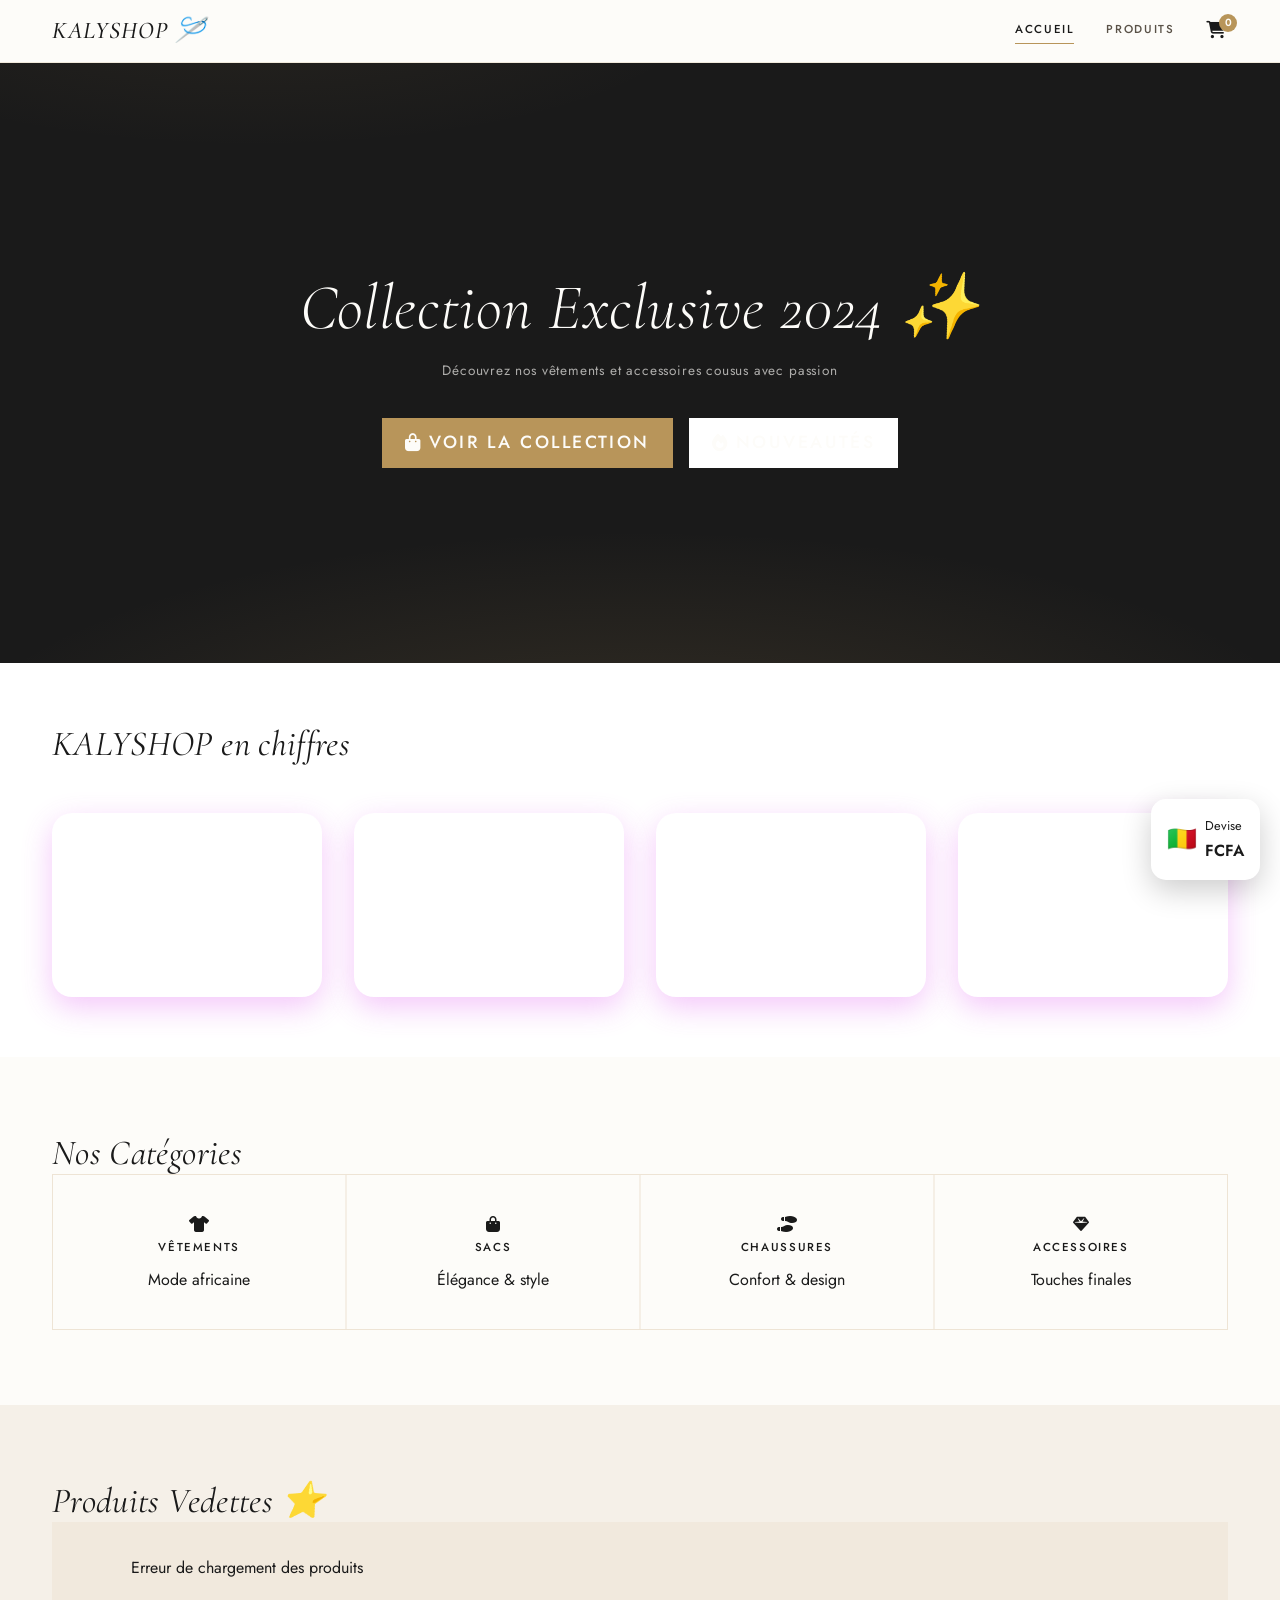
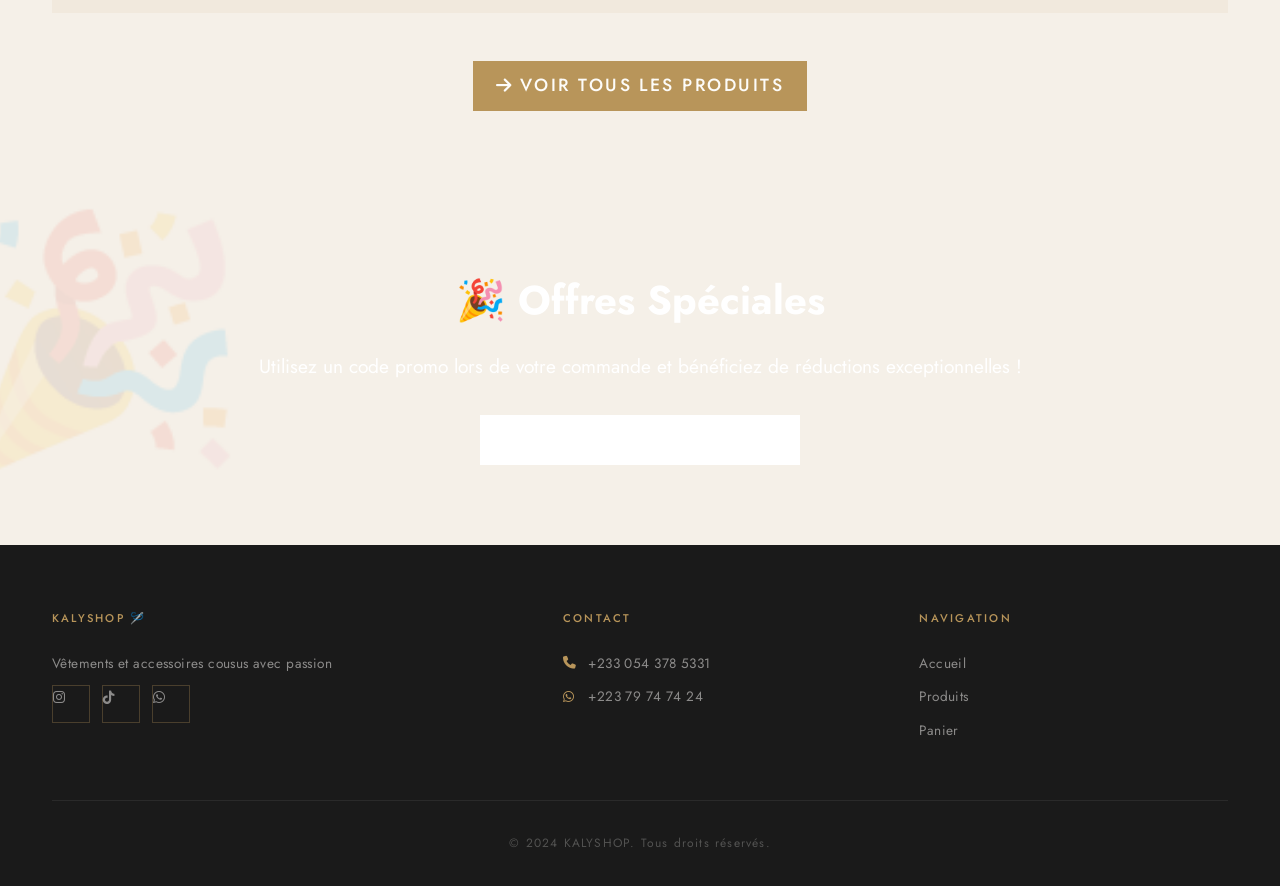
==== index.html @ a8fa9ce6 "Update index.html" ====
<!DOCTYPE html>
<html lang="fr">
<head>
    <meta charset="UTF-8">
    <meta name="viewport" content="width=device-width, initial-scale=1.0">
    <title>KALYSHOP 🪡 - Vêtements & Accessoires</title>
    <meta name="description" content="Découvrez KALYSHOP - Vêtements et accessoires cousus avec passion. Collection exclusive de mode africaine.">
    <link rel="stylesheet" href="css/style.css">
    <link rel="stylesheet" href="https://cdnjs.cloudflare.com/ajax/libs/font-awesome/6.4.0/css/all.min.css">
    <style>
        /* Styles spécifiques page d'accueil */
        .hero {
            position: relative;
            min-height: 600px;
            display: flex;
            align-items: center;
            justify-content: center;
        }
        
        .currency-widget {
            position: fixed;
            bottom: 20px;
            right: 20px;
            background: white;
            padding: 1rem;
            border-radius: 15px;
            box-shadow: 0 10px 30px rgba(0,0,0,0.2);
            z-index: 1000;
            display: flex;
            align-items: center;
            gap: 0.5rem;
            cursor: pointer;
            transition: all 0.3s;
        }
        
        .currency-widget:hover {
            transform: translateY(-5px);
            box-shadow: 0 15px 40px rgba(0,0,0,0.3);
        }
        
        .currency-widget-flag {
            font-size: 1.5rem;
        }
        
        .currency-popup {
            position: fixed;
            bottom: 80px;
            right: 20px;
            background: white;
            padding: 1.5rem;
            border-radius: 20px;
            box-shadow: 0 10px 40px rgba(0,0,0,0.2);
            z-index: 999;
            max-width: 300px;
            display: none;
        }
        
        .currency-popup.show {
            display: block;
            animation: slideUp 0.3s ease;
        }
        
        @keyframes slideUp {
            from {
                opacity: 0;
                transform: translateY(20px);
            }
            to {
                opacity: 1;
                transform: translateY(0);
            }
        }
        
        .currency-list {
            max-height: 300px;
            overflow-y: auto;
        }
        
        .currency-item {
            padding: 0.75rem;
            border-radius: 10px;
            margin-bottom: 0.5rem;
            cursor: pointer;
            transition: all 0.3s;
            display: flex;
            align-items: center;
            gap: 0.5rem;
        }
        
        .currency-item:hover {
            background: var(--light);
        }
        
        .currency-item.active {
            background: var(--primary);
            color: white;
        }
        
        .promo-banner-home {
            background: linear-gradient(135deg, var(--primary), var(--secondary));
            color: white;
            padding: 80px 20px;
            text-align: center;
            position: relative;
            overflow: hidden;
        }
        
        .promo-banner-home::before {
            content: '🎉';
            font-size: 15rem;
            position: absolute;
            top: -50px;
            left: -50px;
            opacity: 0.1;
            animation: float 6s ease-in-out infinite;
        }
        
        @keyframes float {
            0%, 100% { transform: translateY(0px); }
            50% { transform: translateY(-20px); }
        }
        
        .stats-section {
            padding: 60px 20px;
            background: white;
        }
        
        .stats-grid {
            display: grid;
            grid-template-columns: repeat(auto-fit, minmax(200px, 1fr));
            gap: 2rem;
            margin-top: 3rem;
        }
        
        .stat-card {
            text-align: center;
            padding: 2rem;
            border-radius: 20px;
            background: linear-gradient(135deg, var(--primary), var(--secondary));
            color: white;
            box-shadow: 0 10px 30px rgba(217, 70, 239, 0.3);
            transition: transform 0.3s;
        }
        
        .stat-card:hover {
            transform: translateY(-10px);
        }
        
        .stat-number {
            font-size: 3rem;
            font-weight: 800;
            margin-bottom: 0.5rem;
        }
        
        .stat-label {
            font-size: 1.1rem;
            opacity: 0.9;
        }
        
        @media (max-width: 768px) {
            .currency-widget {
                bottom: 10px;
                right: 10px;
                padding: 0.75rem;
            }
            
            .currency-popup {
                right: 10px;
                bottom: 60px;
                max-width: calc(100vw - 20px);
            }
        }
    </style>
</head>
<body>
    <!-- Header -->
    <header class="header">
        <div class="container">
            <div class="logo">
                <img src="images/logo.png" alt="KALYSHOP" onerror="this.style.display='none'">
                <h1>KALYSHOP 🪡</h1>
            </div>
            
            <nav class="nav">
                <a href="index.html" class="active">Accueil</a>
                <a href="products.html">Produits</a>
                <a href="cart.html" class="cart-link">
                    <i class="fas fa-shopping-cart"></i>
                    <span class="cart-count">0</span>
                </a>
            </nav>
        </div>
    </header>

    <!-- Hero Section -->
    <section class="hero">
        <div class="hero-content">
            <h2>Collection Exclusive 2024 ✨</h2>
            <p>Découvrez nos vêtements et accessoires cousus avec passion</p>
            <div style="display: flex; gap: 1rem; justify-content: center; flex-wrap: wrap; margin-top: 2rem;">
                <a href="products.html" class="btn btn-primary" style="font-size: 1.1rem;">
                    <i class="fas fa-shopping-bag"></i> Voir la Collection
                </a>
                <a href="products.html?category=vetements" class="btn" style="background: white; color: var(--primary); font-size: 1.1rem;">
                    <i class="fas fa-fire"></i> Nouveautés
                </a>
            </div>
        </div>
    </section>

    <!-- Statistiques -->
    <section class="stats-section">
        <div class="container">
            <h2 class="section-title">KALYSHOP en chiffres</h2>
            <div class="stats-grid">
                <div class="stat-card" data-aos="fade-up">
                    <div class="stat-number" id="stat-products">0</div>
                    <div class="stat-label">Produits</div>
                </div>
                <div class="stat-card" data-aos="fade-up" style="animation-delay: 0.1s">
                    <div class="stat-number">13</div>
                    <div class="stat-label">Devises</div>
                </div>
                <div class="stat-card" data-aos="fade-up" style="animation-delay: 0.2s">
                    <div class="stat-number">100%</div>
                    <div class="stat-label">Fait main</div>
                </div>
                <div class="stat-card" data-aos="fade-up" style="animation-delay: 0.3s">
                    <div class="stat-number">24/7</div>
                    <div class="stat-label">Support</div>
                </div>
            </div>
        </div>
    </section>

    <!-- Categories -->
    <section class="categories">
        <div class="container">
            <h2 class="section-title">Nos Catégories</h2>
            <div class="category-grid">
                <div class="category-card" data-aos="fade-up" onclick="location.href='products.html?category=vetements'">
                    <i class="fas fa-tshirt"></i>
                    <h3>Vêtements</h3>
                    <p style="color: var(--gray); margin-top: 0.5rem;">Mode africaine</p>
                </div>
                <div class="category-card" data-aos="fade-up" style="animation-delay: 0.1s" onclick="location.href='products.html?category=sacs'">
                    <i class="fas fa-bag-shopping"></i>
                    <h3>Sacs</h3>
                    <p style="color: var(--gray); margin-top: 0.5rem;">Élégance & style</p>
                </div>
                <div class="category-card" data-aos="fade-up" style="animation-delay: 0.2s" onclick="location.href='products.html?category=chaussures'">
                    <i class="fas fa-shoe-prints"></i>
                    <h3>Chaussures</h3>
                    <p style="color: var(--gray); margin-top: 0.5rem;">Confort & design</p>
                </div>
                <div class="category-card" data-aos="fade-up" style="animation-delay: 0.3s" onclick="location.href='products.html?category=accessoires'">
                    <i class="fas fa-gem"></i>
                    <h3>Accessoires</h3>
                    <p style="color: var(--gray); margin-top: 0.5rem;">Touches finales</p>
                </div>
            </div>
        </div>
    </section>

    <!-- Featured Products -->
    <section class="featured-products">
        <div class="container">
            <h2 class="section-title">Produits Vedettes ⭐</h2>
            <div id="featured-grid" class="product-grid">
                <!-- Skeleton loaders -->
                <div class="product-card skeleton">
                    <div class="skeleton-image"></div>
                    <div class="skeleton-content">
                        <div class="skeleton-line"></div>
                        <div class="skeleton-line short"></div>
                    </div>
                </div>
                <div class="product-card skeleton">
                    <div class="skeleton-image"></div>
                    <div class="skeleton-content">
                        <div class="skeleton-line"></div>
                        <div class="skeleton-line short"></div>
                    </div>
                </div>
                <div class="product-card skeleton">
                    <div class="skeleton-image"></div>
                    <div class="skeleton-content">
                        <div class="skeleton-line"></div>
                        <div class="skeleton-line short"></div>
                    </div>
                </div>
                <div class="product-card skeleton">
                    <div class="skeleton-image"></div>
                    <div class="skeleton-content">
                        <div class="skeleton-line"></div>
                        <div class="skeleton-line short"></div>
                    </div>
                </div>
            </div>
            
            <div style="text-align: center; margin-top: 3rem;">
                <a href="products.html" class="btn btn-primary" style="font-size: 1.1rem;">
                    <i class="fas fa-arrow-right"></i> Voir tous les produits
                </a>
            </div>
        </div>
    </section>

    <!-- Promo Banner -->
    <section class="promo-banner-home">
        <div class="container">
            <h2 style="font-size: 2.5rem; margin-bottom: 1rem;">🎉 Offres Spéciales</h2>
            <p style="font-size: 1.2rem; margin-bottom: 2rem;">
                Utilisez un code promo lors de votre commande et bénéficiez de réductions exceptionnelles !
            </p>
            <a href="products.html" class="btn" style="background: white; color: var(--primary); font-size: 1.1rem;">
                <i class="fas fa-tags"></i> Découvrir les offres
            </a>
        </div>
    </section>

    <!-- Widget de devise flottant -->
    <div class="currency-widget" onclick="toggleCurrencyPopup()">
        <span class="currency-widget-flag" id="current-currency-flag">🇲🇱</span>
        <div>
            <div style="font-size: 0.8rem; color: var(--gray);">Devise</div>
            <div style="font-weight: 600;" id="current-currency-name">FCFA</div>
        </div>
    </div>

    <!-- Popup de sélection de devise -->
    <div class="currency-popup" id="currency-popup">
        <h3 style="margin-bottom: 1rem;">
            <i class="fas fa-globe"></i> Choisir une devise
        </h3>
        <div class="currency-list" id="currency-list">
            <!-- Rempli par JS -->
        </div>
    </div>

    <!-- Footer -->
    <footer class="footer">
        <div class="container">
            <div class="footer-content">
                <div class="footer-section">
                    <h3>KALYSHOP 🪡</h3>
                    <p>Vêtements et accessoires cousus avec passion</p>
                    <div class="social-links">
                        <a href="https://www.instagram.com/ly.s_clothing_empire_?igsh=cnhoZm5jdWN3eXo1" target="_blank">
                            <i class="fab fa-instagram"></i>
                        </a>
                        <a href="https://www.tiktok.com/@kaly.125?_r=1&_t=ZM-91rjmu0hQJE" target="_blank">
                            <i class="fab fa-tiktok"></i>
                        </a>
                        <a href="https://wa.me/22379747424" target="_blank">
                            <i class="fab fa-whatsapp"></i>
                        </a>
                    </div>
                </div>
                
                <div class="footer-section">
                    <h3>Contact</h3>
                    <p><i class="fas fa-phone"></i> +233 054 378 5331</p>
                    <p><i class="fab fa-whatsapp"></i> +223 79 74 74 24</p>
                </div>
                
                <div class="footer-section">
                    <h3>Navigation</h3>
                    <a href="index.html">Accueil</a>
                    <a href="products.html">Produits</a>
                    <a href="cart.html">Panier</a>
                </div>
            </div>
            
            <div class="footer-bottom">
                <p>&copy; 2024 KALYSHOP. Tous droits réservés.</p>
            </div>
        </div>
    </footer>

    <script src="js/main.js"></script>
    <script>
        const API_URL = 'https://kaly-backend.onrender.com/api';
        
        const CURRENCY_DATA = {
            XOF: { symbol: 'FCFA', rate: 1, flag: '🇲🇱', name: 'Franc CFA' },
            GHS: { symbol: 'GH₵', rate: 0.055, flag: '🇬🇭', name: 'Cedi' },
            NGN: { symbol: '₦', rate: 0.86, flag: '🇳🇬', name: 'Naira' },
            KES: { symbol: 'KSh', rate: 0.21, flag: '🇰🇪', name: 'Shilling' },
            ZAR: { symbol: 'R', rate: 0.03, flag: '🇿🇦', name: 'Rand' },
            EUR: { symbol: '€', rate: 0.0015, flag: '🇪🇺', name: 'Euro' },
            USD: { symbol: '$', rate: 0.0016, flag: '🇺🇸', name: 'Dollar US' },
            GBP: { symbol: '£', rate: 0.0013, flag: '🇬🇧', name: 'Livre' },
            CAD: { symbol: 'CA$', rate: 0.0023, flag: '🇨🇦', name: 'Dollar CA' },
            MAD: { symbol: 'MAD', rate: 0.016, flag: '🇲🇦', name: 'Dirham' },
            DZD: { symbol: 'DZD', rate: 0.22, flag: '🇩🇿', name: 'Dinar DZ' },
            TND: { symbol: 'TND', rate: 0.005, flag: '🇹🇳', name: 'Dinar TN' },
            EGP: { symbol: 'E£', rate: 0.08, flag: '🇪🇬', name: 'Livre EG' }
        };
        
        let currentCurrency = localStorage.getItem('kaly_currency') || 'XOF';
        
        // Initialiser le widget de devise
        function initCurrencyWidget() {
            const curr = CURRENCY_DATA[currentCurrency];
            document.getElementById('current-currency-flag').textContent = curr.flag;
            document.getElementById('current-currency-name').textContent = curr.symbol;
            
            const list = document.getElementById('currency-list');
            list.innerHTML = Object.entries(CURRENCY_DATA).map(([code, data]) => `
                <div class="currency-item ${code === currentCurrency ? 'active' : ''}" 
                     onclick="selectCurrency('${code}')">
                    <span style="font-size: 1.5rem;">${data.flag}</span>
                    <div>
                        <div style="font-weight: 600;">${data.name}</div>
                        <div style="font-size: 0.9rem; opacity: 0.7;">${data.symbol}</div>
                    </div>
                </div>
            `).join('');
        }
        
        function toggleCurrencyPopup() {
            const popup = document.getElementById('currency-popup');
            popup.classList.toggle('show');
        }
        
        function selectCurrency(code) {
            currentCurrency = code;
            localStorage.setItem('kaly_currency', code);
            initCurrencyWidget();
            toggleCurrencyPopup();
            
            // Recharger les prix
            if (typeof loadFeaturedProducts === 'function') {
                loadFeaturedProducts();
            }
        }
        
        // Fermer popup si clic dehors
        document.addEventListener('click', (e) => {
            const popup = document.getElementById('currency-popup');
            const widget = document.querySelector('.currency-widget');
            if (!popup.contains(e.target) && !widget.contains(e.target)) {
                popup.classList.remove('show');
            }
        });
        
        // Charger stats
        async function loadStats() {
            try {
                const response = await fetch(`${API_URL}/products`);
                const products = await response.json();
                
                // Animation du compteur
                const target = products.length;
                const element = document.getElementById('stat-products');
                let current = 0;
                const increment = target / 50;
                
                const timer = setInterval(() => {
                    current += increment;
                    if (current >= target) {
                        element.textContent = target;
                        clearInterval(timer);
                    } else {
                        element.textContent = Math.floor(current);
                    }
                }, 30);
            } catch (error) {
                document.getElementById('stat-products').textContent = '50+';
            }
        }
        
        // Init
        initCurrencyWidget();
        loadStats();
    </script>
</body>
            </html>
---- css/style.css ----
@import url('https://fonts.googleapis.com/css2?family=Cormorant+Garamond:ital,wght@0,300;0,400;0,500;0,600;1,300;1,400&family=Jost:wght@300;400;500;600&display=swap');

*, *::before, *::after {
    margin: 0;
    padding: 0;
    box-sizing: border-box;
}

:root {
    --ivory: #f5f0e8;
    --cream: #ede7d9;
    --gold: #b8955a;
    --gold-light: #d4aa6e;
    --gold-dark: #8a6c3e;
    --charcoal: #1a1a1a;
    --warm-gray: #5a5248;
    --light-gray: #ccc5b9;
    --white: #fdfcf9;
    --success: #5a7a5e;
    --danger: #8b3a3a;
    --whatsapp: #25D366;

    --font-display: 'Cormorant Garamond', Georgia, serif;
    --font-body: 'Jost', 'Helvetica Neue', sans-serif;

    --shadow-soft: 0 2px 20px rgba(26, 26, 26, 0.06);
    --shadow-medium: 0 8px 40px rgba(26, 26, 26, 0.10);
    --shadow-strong: 0 20px 60px rgba(26, 26, 26, 0.15);

    --transition: 0.35s cubic-bezier(0.25, 0.46, 0.45, 0.94);
}

html {
    scroll-behavior: smooth;
}

body {
    font-family: var(--font-body);
    font-weight: 400;
    line-height: 1.7;
    color: var(--charcoal);
    background: var(--ivory);
    -webkit-font-smoothing: antialiased;
}

.container {
    max-width: 1240px;
    margin: 0 auto;
    padding: 0 32px;
}

/* ========================
   HEADER
======================== */

.header {
    background: var(--white);
    border-bottom: 1px solid rgba(184, 149, 90, 0.18);
    position: sticky;
    top: 0;
    z-index: 200;
    transition: box-shadow var(--transition);
}

.header.scrolled {
    box-shadow: var(--shadow-soft);
}

.header .container {
    display: flex;
    justify-content: space-between;
    align-items: center;
    height: 62px;
}

.logo {
    display: flex;
    align-items: center;
    gap: 10px;
    text-decoration: none;
}

.logo img {
    height: 36px;
    width: auto;
}

.logo h1 {
    font-family: var(--font-display);
    font-size: 1.5rem;
    font-weight: 500;
    font-style: italic;
    letter-spacing: 0.04em;
    color: var(--charcoal);
    line-height: 1;
}

.logo h1 span {
    color: var(--gold);
}

.nav {
    display: flex;
    align-items: center;
    gap: 2rem;
}

.nav a {
    font-family: var(--font-body);
    font-size: 0.72rem;
    font-weight: 500;
    letter-spacing: 0.14em;
    text-transform: uppercase;
    color: var(--warm-gray);
    text-decoration: none;
    position: relative;
    padding-bottom: 2px;
    transition: color var(--transition);
}

.nav a::after {
    content: '';
    position: absolute;
    bottom: -2px;
    left: 0;
    width: 0;
    height: 1px;
    background: var(--gold);
    transition: width var(--transition);
}

.nav a:hover,
.nav a.active {
    color: var(--charcoal);
}

.nav a:hover::after,
.nav a.active::after {
    width: 100%;
}

.cart-link {
    position: relative;
    display: flex;
    align-items: center;
}

.cart-link i {
    font-size: 1.1rem;
    color: var(--charcoal);
    transition: color var(--transition);
}

.cart-link:hover i {
    color: var(--gold);
}

.cart-count {
    position: absolute;
    top: -7px;
    right: -9px;
    background: var(--gold);
    color: var(--white);
    border-radius: 50%;
    width: 18px;
    height: 18px;
    display: flex;
    align-items: center;
    justify-content: center;
    font-size: 0.65rem;
    font-weight: 600;
    letter-spacing: 0;
}

/* ========================
   HERO
======================== */

.hero {
    background: var(--charcoal);
    color: var(--white);
    padding: 90px 32px 75px;
    text-align: center;
    position: relative;
    overflow: hidden;
}

.hero::before {
    content: '';
    position: absolute;
    inset: 0;
    background:
        radial-gradient(ellipse 80% 60% at 50% 120%, rgba(184, 149, 90, 0.18) 0%, transparent 70%),
        radial-gradient(ellipse 60% 40% at 20% -10%, rgba(184, 149, 90, 0.08) 0%, transparent 60%);
    pointer-events: none;
}

.hero-eyebrow {
    display: inline-block;
    font-size: 0.72rem;
    font-weight: 500;
    letter-spacing: 0.25em;
    text-transform: uppercase;
    color: var(--gold);
    margin-bottom: 1.5rem;
    border-bottom: 1px solid rgba(184, 149, 90, 0.4);
    padding-bottom: 0.5rem;
}

.hero-content h2 {
    font-family: var(--font-display);
    font-size: clamp(2.2rem, 5vw, 4rem);
    font-weight: 300;
    font-style: italic;
    line-height: 1.1;
    letter-spacing: 0.01em;
    margin-bottom: 1rem;
    animation: fadeInUp 0.8s cubic-bezier(0.25, 0.46, 0.45, 0.94) both;
}

.hero-content p {
    font-size: 0.85rem;
    letter-spacing: 0.06em;
    color: rgba(253, 252, 249, 0.65);
    margin-bottom: 2.25rem;
    animation: fadeInUp 0.8s cubic-bezier(0.25, 0.46, 0.45, 0.94) 0.15s both;
}

@keyframes fadeInUp {
    from {
        opacity: 0;
        transform: translateY(28px);
    }
    to {
        opacity: 1;
        transform: translateY(0);
    }
}

/* ========================
   BUTTONS
======================== */

.btn {
    display: inline-flex;
    align-items: center;
    justify-content: center;
    gap: 0.4rem;
    padding: 9px 22px;
    border: 1px solid transparent;
    font-family: var(--font-body);
    font-size: 0.7rem;
    font-weight: 500;
    letter-spacing: 0.14em;
    text-transform: uppercase;
    cursor: pointer;
    text-decoration: none;
    transition: all var(--transition);
    position: relative;
    overflow: hidden;
}

.btn-primary {
    background: var(--gold);
    color: var(--white);
    border-color: var(--gold);
}

.btn-primary:hover {
    background: var(--gold-dark);
    border-color: var(--gold-dark);
    transform: translateY(-1px);
    box-shadow: 0 8px 24px rgba(184, 149, 90, 0.35);
}

.btn-outline {
    background: transparent;
    color: var(--charcoal);
    border-color: var(--charcoal);
}

.btn-outline:hover {
    background: var(--charcoal);
    color: var(--white);
}

.btn-ghost {
    background: transparent;
    color: var(--gold);
    border-color: rgba(184, 149, 90, 0.4);
}

.btn-ghost:hover {
    background: var(--gold);
    color: var(--white);
    border-color: var(--gold);
}

.btn-whatsapp {
    background: var(--whatsapp);
    color: var(--white);
    border-color: var(--whatsapp);
}

.btn-whatsapp:hover {
    background: #1da852;
    border-color: #1da852;
    transform: translateY(-1px);
    box-shadow: 0 8px 24px rgba(37, 211, 102, 0.3);
}

.btn-large {
    width: 100%;
    padding: 12px;
    font-size: 0.72rem;
    letter-spacing: 0.16em;
}

/* ========================
   SECTION TITLES
======================== */

.section-header {
    text-align: center;
    margin-bottom: 3rem;
}

.section-eyebrow {
    display: block;
    font-size: 0.67rem;
    font-weight: 500;
    letter-spacing: 0.22em;
    text-transform: uppercase;
    color: var(--gold);
    margin-bottom: 0.6rem;
}

.section-title {
    font-family: var(--font-display);
    font-size: clamp(1.5rem, 3vw, 2.2rem);
    font-weight: 400;
    font-style: italic;
    color: var(--charcoal);
    line-height: 1.2;
    letter-spacing: 0.01em;
}

/* ========================
   CATEGORIES
======================== */

.categories {
    padding: 75px 0;
    background: var(--white);
}

.category-grid {
    display: grid;
    grid-template-columns: repeat(4, 1fr);
    gap: 1.5px;
    background: rgba(184, 149, 90, 0.12);
    border: 1.5px solid rgba(184, 149, 90, 0.12);
}

.category-card {
    background: var(--white);
    padding: 2.25rem 1.5rem;
    text-align: center;
    cursor: pointer;
    transition: all var(--transition);
    position: relative;
    overflow: hidden;
}

.category-card::before {
    content: '';
    position: absolute;
    bottom: 0;
    left: 50%;
    transform: translateX(-50%);
    width: 0;
    height: 2px;
    background: var(--gold);
    transition: width var(--transition);
}

.category-card:hover::before {
    width: 40%;
}

.category-card:hover {
    background: var(--ivory);
}

.category-icon {
    width: 42px;
    height: 42px;
    border: 1px solid rgba(184, 149, 90, 0.35);
    border-radius: 50%;
    display: flex;
    align-items: center;
    justify-content: center;
    margin: 0 auto 1rem;
    transition: all var(--transition);
}

.category-card:hover .category-icon {
    border-color: var(--gold);
    background: var(--gold);
}

.category-icon i {
    font-size: 1rem;
    color: var(--gold);
    transition: color var(--transition);
}

.category-card:hover .category-icon i {
    color: var(--white);
}

.category-card h3 {
    font-family: var(--font-body);
    font-size: 0.72rem;
    font-weight: 500;
    letter-spacing: 0.14em;
    text-transform: uppercase;
    color: var(--charcoal);
}

/* ========================
   PRODUCTS
======================== */

.featured-products,
.products-page {
    padding: 75px 0;
}

.products-page {
    padding-top: 48px;
}

.product-grid {
    display: grid;
    grid-template-columns: repeat(auto-fill, minmax(300px, 1fr));
    gap: 2px;
    background: rgba(184, 149, 90, 0.08);
}

.product-card {
    background: var(--white);
    cursor: pointer;
    transition: all var(--transition);
    animation: fadeIn 0.6s ease both;
    position: relative;
    display: flex;
    flex-direction: column;
}

@keyframes fadeIn {
    from { opacity: 0; transform: translateY(16px); }
    to { opacity: 1; transform: translateY(0); }
}

.product-card:hover {
    z-index: 2;
    box-shadow: var(--shadow-medium);
    transform: translateY(-4px);
}

.product-image {
    width: 100%;
    aspect-ratio: 3 / 4;
    overflow: hidden;
    position: relative;
    background: var(--cream);
}

.product-image img {
    width: 100%;
    height: 100%;
    object-fit: cover;
    transition: transform 0.6s cubic-bezier(0.25, 0.46, 0.45, 0.94);
}

.product-card:hover .product-image img {
    transform: scale(1.06);
}

.product-badge {
    position: absolute;
    top: 16px;
    left: 16px;
    background: var(--gold);
    color: var(--white);
    padding: 4px 12px;
    font-size: 0.68rem;
    font-weight: 600;
    letter-spacing: 0.14em;
    text-transform: uppercase;
}

.product-content {
    padding: 1.1rem 1.25rem 1.4rem;
    flex: 1;
    display: flex;
    flex-direction: column;
    border-top: 1px solid rgba(184, 149, 90, 0.12);
}

.product-category {
    font-size: 0.63rem;
    font-weight: 500;
    letter-spacing: 0.18em;
    text-transform: uppercase;
    color: var(--gold);
    margin-bottom: 0.3rem;
}

.product-title {
    font-family: var(--font-display);
    font-size: 1.1rem;
    font-weight: 400;
    font-style: italic;
    color: var(--charcoal);
    margin-bottom: 0.4rem;
    line-height: 1.3;
    flex: 1;
}

.product-price {
    font-size: 0.9rem;
    font-weight: 500;
    color: var(--charcoal);
    letter-spacing: 0.04em;
    margin: 0.35rem 0;
}

.product-price span {
    color: var(--gold);
}

.product-stock {
    font-size: 0.7rem;
    letter-spacing: 0.08em;
    color: var(--success);
    margin-bottom: 0.85rem;
}

.product-stock.out-of-stock {
    color: var(--danger);
}

.product-actions {
    display: flex;
    gap: 0.5rem;
    margin-top: auto;
}

.product-actions .btn {
    flex: 1;
    padding: 8px 10px;
    font-size: 0.65rem;
}

/* ========================
   FILTERS
======================== */

.filters-section {
    background: var(--white);
    padding: 2rem 2rem 1.75rem;
    border: 1px solid rgba(184, 149, 90, 0.15);
    margin-bottom: 2.5rem;
}

.filters-top {
    display: flex;
    align-items: center;
    justify-content: space-between;
    margin-bottom: 1.25rem;
    flex-wrap: wrap;
    gap: 1rem;
}

.filters-label {
    font-size: 0.7rem;
    font-weight: 500;
    letter-spacing: 0.18em;
    text-transform: uppercase;
    color: var(--warm-gray);
}

.search-box {
    position: relative;
    flex: 1;
    max-width: 360px;
}

.search-box i {
    position: absolute;
    left: 14px;
    top: 50%;
    transform: translateY(-50%);
    color: var(--light-gray);
    font-size: 0.85rem;
}

.search-box input {
    width: 100%;
    padding: 11px 14px 11px 40px;
    border: 1px solid rgba(184, 149, 90, 0.2);
    background: var(--ivory);
    font-family: var(--font-body);
    font-size: 0.85rem;
    color: var(--charcoal);
    transition: border var(--transition), background var(--transition);
    outline: none;
}

.search-box input::placeholder {
    color: var(--light-gray);
    letter-spacing: 0.05em;
}

.search-box input:focus {
    border-color: var(--gold);
    background: var(--white);
}

.category-filters {
    display: flex;
    gap: 0.5rem;
    flex-wrap: wrap;
}

.filter-btn {
    padding: 8px 20px;
    border: 1px solid rgba(184, 149, 90, 0.2);
    background: transparent;
    color: var(--warm-gray);
    font-family: var(--font-body);
    font-size: 0.72rem;
    font-weight: 500;
    letter-spacing: 0.14em;
    text-transform: uppercase;
    cursor: pointer;
    transition: all var(--transition);
}

.filter-btn:hover {
    border-color: var(--gold);
    color: var(--gold);
}

.filter-btn.active {
    background: var(--charcoal);
    border-color: var(--charcoal);
    color: var(--white);
}

/* ========================
   PRODUCT DETAIL
======================== */

.product-detail {
    padding: 60px 0 100px;
}

.back-link {
    display: inline-flex;
    align-items: center;
    gap: 0.6rem;
    font-size: 0.75rem;
    font-weight: 500;
    letter-spacing: 0.14em;
    text-transform: uppercase;
    color: var(--warm-gray);
    text-decoration: none;
    margin-bottom: 3rem;
    transition: color var(--transition), gap var(--transition);
}

.back-link i {
    font-size: 0.65rem;
    transition: transform var(--transition);
}

.back-link:hover {
    color: var(--gold);
    gap: 0.9rem;
}

.back-link:hover i {
    transform: translateX(-3px);
}

.product-detail-content {
    display: grid;
    grid-template-columns: 1.05fr 0.95fr;
    gap: 5rem;
    align-items: start;
}

.product-images {
    display: flex;
    flex-direction: column;
    gap: 1rem;
    position: sticky;
    top: 100px;
}

.main-image {
    width: 100%;
    aspect-ratio: 4 / 5;
    overflow: hidden;
    background: var(--cream);
}

.main-image img {
    width: 100%;
    height: 100%;
    object-fit: cover;
    transition: transform 0.6s cubic-bezier(0.25, 0.46, 0.45, 0.94);
}

.main-image:hover img {
    transform: scale(1.04);
}

.product-info {
    padding-top: 1rem;
}

.product-info .product-category {
    display: block;
    font-size: 0.7rem;
    font-weight: 500;
    letter-spacing: 0.2em;
    text-transform: uppercase;
    color: var(--gold);
    margin-bottom: 0.75rem;
}

.product-info h1 {
    font-family: var(--font-display);
    font-size: clamp(1.6rem, 3vw, 2.4rem);
    font-weight: 400;
    font-style: italic;
    line-height: 1.15;
    color: var(--charcoal);
    margin-bottom: 1.25rem;
}

.product-info .product-price {
    font-size: 1.25rem;
    font-weight: 400;
    color: var(--gold);
    letter-spacing: 0.03em;
    margin-bottom: 1.25rem;
    padding-bottom: 1.25rem;
    border-bottom: 1px solid rgba(184, 149, 90, 0.15);
}

.product-description {
    font-size: 0.9rem;
    color: var(--warm-gray);
    line-height: 1.9;
    margin-bottom: 2rem;
}

.product-options {
    margin-bottom: 1.75rem;
}

.product-options label {
    display: block;
    font-size: 0.7rem;
    font-weight: 500;
    letter-spacing: 0.16em;
    text-transform: uppercase;
    color: var(--charcoal);
    margin-bottom: 0.75rem;
}

.size-options,
.color-options {
    display: flex;
    gap: 0.6rem;
    flex-wrap: wrap;
}

.size-btn {
    padding: 9px 18px;
    border: 1px solid rgba(184, 149, 90, 0.2);
    background: transparent;
    font-family: var(--font-body);
    font-size: 0.8rem;
    letter-spacing: 0.05em;
    cursor: pointer;
    transition: all var(--transition);
    color: var(--charcoal);
}

.size-btn:hover {
    border-color: var(--gold);
    color: var(--gold);
}

.size-btn.active {
    background: var(--charcoal);
    border-color: var(--charcoal);
    color: var(--white);
}

.color-btn {
    width: 36px;
    height: 36px;
    border-radius: 50%;
    border: 2px solid transparent;
    cursor: pointer;
    transition: all var(--transition);
    outline: 2px solid transparent;
    outline-offset: 3px;
}

.color-btn.active {
    outline-color: var(--gold);
}

.product-actions-detail {
    display: flex;
    flex-direction: column;
    gap: 0.75rem;
    margin-top: 2rem;
}

/* ========================
   SIMILAR PRODUCTS
======================== */

.similar-products {
    padding: 60px 0;
    background: var(--white);
}

.similar-scroll {
    display: flex;
    gap: 2px;
    overflow-x: auto;
    padding-bottom: 1rem;
    scroll-behavior: smooth;
    background: rgba(184, 149, 90, 0.08);
}

.similar-scroll::-webkit-scrollbar {
    height: 2px;
}

.similar-scroll::-webkit-scrollbar-track {
    background: transparent;
}

.similar-scroll::-webkit-scrollbar-thumb {
    background: var(--gold);
}

.similar-card {
    min-width: 260px;
    background: var(--white);
    cursor: pointer;
    transition: all var(--transition);
    animation: slideIn 0.5s ease both;
    flex-shrink: 0;
}

@keyframes slideIn {
    from { opacity: 0; transform: translateX(24px); }
    to { opacity: 1; transform: translateX(0); }
}

.similar-card:hover {
    transform: translateY(-4px);
    box-shadow: var(--shadow-medium);
}

.similar-card img {
    width: 100%;
    aspect-ratio: 1 / 1;
    object-fit: cover;
    transition: transform 0.5s cubic-bezier(0.25, 0.46, 0.45, 0.94);
}

.similar-card:hover img {
    transform: scale(1.05);
}

.similar-card-info {
    padding: 1rem 1.25rem 1.25rem;
    border-top: 1px solid rgba(184, 149, 90, 0.1);
}

.similar-card h3 {
    font-family: var(--font-display);
    font-size: 1rem;
    font-weight: 400;
    font-style: italic;
    color: var(--charcoal);
    margin-bottom: 0.35rem;
}

.similar-card .price {
    font-size: 0.9rem;
    font-weight: 500;
    color: var(--gold);
}

/* ========================
   CART
======================== */

.cart-page {
    padding: 48px 0 80px;
    min-height: 60vh;
}

.cart-page-title {
    font-family: var(--font-display);
    font-size: 2rem;
    font-weight: 400;
    font-style: italic;
    color: var(--charcoal);
    margin-bottom: 2rem;
    padding-bottom: 1.25rem;
    border-bottom: 1px solid rgba(184, 149, 90, 0.15);
}

.cart-layout {
    display: grid;
    grid-template-columns: 1fr 380px;
    gap: 2.5rem;
    align-items: start;
}

.cart-content {
    background: var(--white);
    border: 1px solid rgba(184, 149, 90, 0.12);
}

.cart-item {
    display: grid;
    grid-template-columns: 100px 1fr auto;
    gap: 1.5rem;
    padding: 1.75rem;
    border-bottom: 1px solid rgba(184, 149, 90, 0.1);
    animation: fadeIn 0.3s ease;
    align-items: center;
}

.cart-item:last-child {
    border-bottom: none;
}

.cart-item-image {
    width: 100px;
    height: 110px;
    overflow: hidden;
    background: var(--cream);
    flex-shrink: 0;
}

.cart-item-image img {
    width: 100%;
    height: 100%;
    object-fit: cover;
    transition: transform 0.4s ease;
}

.cart-item-image:hover img {
    transform: scale(1.08);
}

.cart-item-info h3 {
    font-family: var(--font-display);
    font-size: 1.2rem;
    font-weight: 400;
    font-style: italic;
    color: var(--charcoal);
    margin-bottom: 0.4rem;
}

.cart-item-meta {
    font-size: 0.75rem;
    letter-spacing: 0.1em;
    color: var(--light-gray);
    text-transform: uppercase;
    margin-bottom: 0.75rem;
}

.cart-item-price {
    font-size: 1.05rem;
    font-weight: 500;
    color: var(--gold);
    margin-bottom: 0.75rem;
}

.quantity-control {
    display: inline-flex;
    align-items: center;
    border: 1px solid rgba(184, 149, 90, 0.2);
}

.quantity-control button {
    width: 32px;
    height: 32px;
    border: none;
    background: transparent;
    color: var(--charcoal);
    cursor: pointer;
    font-size: 1rem;
    display: flex;
    align-items: center;
    justify-content: center;
    transition: background var(--transition), color var(--transition);
}

.quantity-control button:hover {
    background: var(--charcoal);
    color: var(--white);
}

.quantity-control span {
    min-width: 40px;
    text-align: center;
    font-size: 0.85rem;
    font-weight: 500;
    border-left: 1px solid rgba(184, 149, 90, 0.2);
    border-right: 1px solid rgba(184, 149, 90, 0.2);
    padding: 6px 0;
}

.cart-item-actions {
    display: flex;
    align-items: center;
    padding-left: 0.5rem;
}

.remove-btn {
    background: none;
    border: none;
    color: var(--light-gray);
    cursor: pointer;
    font-size: 1rem;
    padding: 8px;
    transition: color var(--transition), transform var(--transition);
    line-height: 1;
}

.remove-btn:hover {
    color: var(--danger);
    transform: scale(1.15);
}

.empty-cart {
    text-align: center;
    padding: 5rem 2rem;
    background: var(--white);
    border: 1px solid rgba(184, 149, 90, 0.12);
}

.empty-cart i {
    font-size: 3rem;
    color: rgba(184, 149, 90, 0.3);
    margin-bottom: 1.5rem;
    display: block;
}

.empty-cart h2 {
    font-family: var(--font-display);
    font-size: 1.8rem;
    font-weight: 400;
    font-style: italic;
    color: var(--charcoal);
    margin-bottom: 0.75rem;
}

.empty-cart p {
    color: var(--warm-gray);
    font-size: 0.9rem;
    margin-bottom: 2.5rem;
}

.cart-summary {
    background: var(--white);
    border: 1px solid rgba(184, 149, 90, 0.12);
    padding: 2rem;
    position: sticky;
    top: 96px;
}

.cart-summary-title {
    font-family: var(--font-display);
    font-size: 1.25rem;
    font-weight: 400;
    font-style: italic;
    color: var(--charcoal);
    margin-bottom: 1.25rem;
    padding-bottom: 1rem;
    border-bottom: 1px solid rgba(184, 149, 90, 0.15);
}

.promo-section {
    margin-bottom: 1.75rem;
    padding-bottom: 1.75rem;
    border-bottom: 1px solid rgba(184, 149, 90, 0.12);
}

.promo-section h3 {
    font-size: 0.7rem;
    font-weight: 500;
    letter-spacing: 0.18em;
    text-transform: uppercase;
    color: var(--charcoal);
    margin-bottom: 0.75rem;
}

.promo-input {
    display: flex;
    gap: 0;
}

.promo-input input {
    flex: 1;
    padding: 11px 14px;
    border: 1px solid rgba(184, 149, 90, 0.2);
    border-right: none;
    background: var(--ivory);
    font-family: var(--font-body);
    font-size: 0.85rem;
    color: var(--charcoal);
    outline: none;
    transition: border var(--transition);
}

.promo-input input::placeholder {
    color: var(--light-gray);
}

.promo-input input:focus {
    border-color: var(--gold);
    background: var(--white);
}

.promo-input .btn {
    padding: 11px 20px;
    font-size: 0.68rem;
    letter-spacing: 0.14em;
}

#promo-message {
    margin-top: 0.6rem;
    font-size: 0.8rem;
    letter-spacing: 0.04em;
}

.summary-details {
    margin-bottom: 1.75rem;
}

.summary-row {
    display: flex;
    justify-content: space-between;
    padding: 0.65rem 0;
    font-size: 0.9rem;
    color: var(--warm-gray);
    border-bottom: 1px solid rgba(184, 149, 90, 0.07);
}

.summary-row:last-of-type {
    border-bottom: none;
}

.summary-row.discount {
    color: var(--success);
}

.summary-row.total {
    padding: 1.25rem 0 0;
    margin-top: 0.5rem;
    font-size: 1.1rem;
    font-weight: 600;
    color: var(--charcoal);
    border-top: 1.5px solid rgba(184, 149, 90, 0.2);
    border-bottom: none;
}

/* ========================
   PROMO BANNER
======================== */

.promo-banner {
    background: var(--charcoal);
    color: var(--white);
    text-align: center;
    padding: 60px 32px;
    margin: 0;
    position: relative;
    overflow: hidden;
}

.promo-banner::before {
    content: '';
    position: absolute;
    inset: 0;
    background: radial-gradient(ellipse 60% 80% at 50% 100%, rgba(184, 149, 90, 0.15) 0%, transparent 70%);
    pointer-events: none;
}

.promo-banner-eyebrow {
    display: block;
    font-size: 0.7rem;
    letter-spacing: 0.25em;
    text-transform: uppercase;
    color: var(--gold);
    margin-bottom: 1rem;
}

.promo-banner h2 {
    font-family: var(--font-display);
    font-size: clamp(1.5rem, 3vw, 2.4rem);
    font-weight: 300;
    font-style: italic;
    margin-bottom: 0.6rem;
}

.promo-banner p {
    font-size: 0.88rem;
    letter-spacing: 0.06em;
    color: rgba(253, 252, 249, 0.6);
}

/* ========================
   FOOTER
======================== */

.footer {
    background: var(--charcoal);
    color: var(--white);
    padding: 4rem 0 0;
    margin-top: 0;
}

.footer-content {
    display: grid;
    grid-template-columns: 1.5fr 1fr 1fr;
    gap: 3rem;
    padding-bottom: 3rem;
    border-bottom: 1px solid rgba(255, 255, 255, 0.07);
}

.footer-brand .logo h1 {
    color: var(--white);
    margin-bottom: 1rem;
}

.footer-tagline {
    font-size: 0.85rem;
    color: rgba(253, 252, 249, 0.45);
    line-height: 1.8;
    margin-bottom: 2rem;
    letter-spacing: 0.03em;
}

.social-links {
    display: flex;
    gap: 0.75rem;
}

.social-links a {
    width: 38px;
    height: 38px;
    border: 1px solid rgba(184, 149, 90, 0.3);
    display: flex;
    align-items: center;
    justify-content: center;
    color: rgba(253, 252, 249, 0.6);
    font-size: 0.95rem;
    text-decoration: none;
    transition: all var(--transition);
}

.social-links a:hover {
    border-color: var(--gold);
    background: var(--gold);
    color: var(--white);
    transform: translateY(-3px);
}

.footer-section h3 {
    font-size: 0.7rem;
    font-weight: 500;
    letter-spacing: 0.2em;
    text-transform: uppercase;
    color: var(--gold);
    margin-bottom: 1.5rem;
}

.footer-section p {
    font-size: 0.85rem;
    color: rgba(253, 252, 249, 0.5);
    margin-bottom: 0.65rem;
    letter-spacing: 0.03em;
    display: flex;
    align-items: center;
    gap: 0.6rem;
}

.footer-section p i {
    color: var(--gold);
    font-size: 0.8rem;
    width: 16px;
}

.footer-section a {
    display: block;
    font-size: 0.85rem;
    color: rgba(253, 252, 249, 0.5);
    text-decoration: none;
    margin-bottom: 0.65rem;
    letter-spacing: 0.03em;
    transition: color var(--transition);
}

.footer-section a:hover {
    color: var(--gold);
}

.footer-bottom {
    text-align: center;
    padding: 2rem 0;
    font-size: 0.75rem;
    letter-spacing: 0.1em;
    color: rgba(253, 252, 249, 0.25);
}

/* ========================
   LOADING / STATES
======================== */

.loading {
    text-align: center;
    padding: 4rem;
    font-size: 0.85rem;
    letter-spacing: 0.1em;
    text-transform: uppercase;
    color: var(--gold);
}

.loading i {
    font-size: 1.5rem;
    display: block;
    margin-bottom: 1rem;
}

.no-products {
    text-align: center;
    padding: 5rem 2rem;
    grid-column: 1 / -1;
}

.no-products i {
    font-size: 3rem;
    color: rgba(184, 149, 90, 0.25);
    margin-bottom: 1.25rem;
    display: block;
}

.no-products p {
    font-size: 0.85rem;
    letter-spacing: 0.1em;
    text-transform: uppercase;
    color: var(--light-gray);
}

/* ========================
   RESPONSIVE
======================== */

@media (max-width: 1024px) {
    .category-grid {
        grid-template-columns: repeat(2, 1fr);
    }

    .product-detail-content {
        grid-template-columns: 1fr;
        gap: 3rem;
    }

    .product-images {
        position: static;
    }

    .cart-layout {
        grid-template-columns: 1fr;
    }

    .cart-summary {
        position: static;
    }

    .footer-content {
        grid-template-columns: 1fr 1fr;
        gap: 3rem;
    }
}

@media (max-width: 768px) {
    .container {
        padding: 0 20px;
    }

    .header .container {
        flex-direction: column;
        height: auto;
        padding: 1rem 20px;
        gap: 0.75rem;
    }

    .nav {
        gap: 1.75rem;
    }

    .hero {
        padding: 80px 20px 70px;
    }

    .categories {
        padding: 70px 0;
    }

    .category-grid {
        grid-template-columns: repeat(2, 1fr);
    }

    .product-grid {
        grid-template-columns: repeat(auto-fill, minmax(200px, 1fr));
    }

    .cart-item {
        grid-template-columns: 80px 1fr;
    }

    .cart-item-actions {
        grid-column: 1 / -1;
        justify-content: flex-end;
    }

    .footer-content {
        grid-template-columns: 1fr;
        gap: 2.5rem;
    }
}

@media (max-width: 480px) {
    .logo h1 {
        font-size: 1.5rem;
    }

    .category-grid {
        grid-template-columns: 1fr 1fr;
        gap: 1px;
    }

    .product-grid {
        grid-template-columns: 1fr 1fr;
        gap: 1px;
    }

    .cart-item {
        grid-template-columns: 70px 1fr;
        padding: 1.25rem;
        gap: 1rem;
    }

    .cart-item-image {
        width: 70px;
        height: 80px;
    }
}
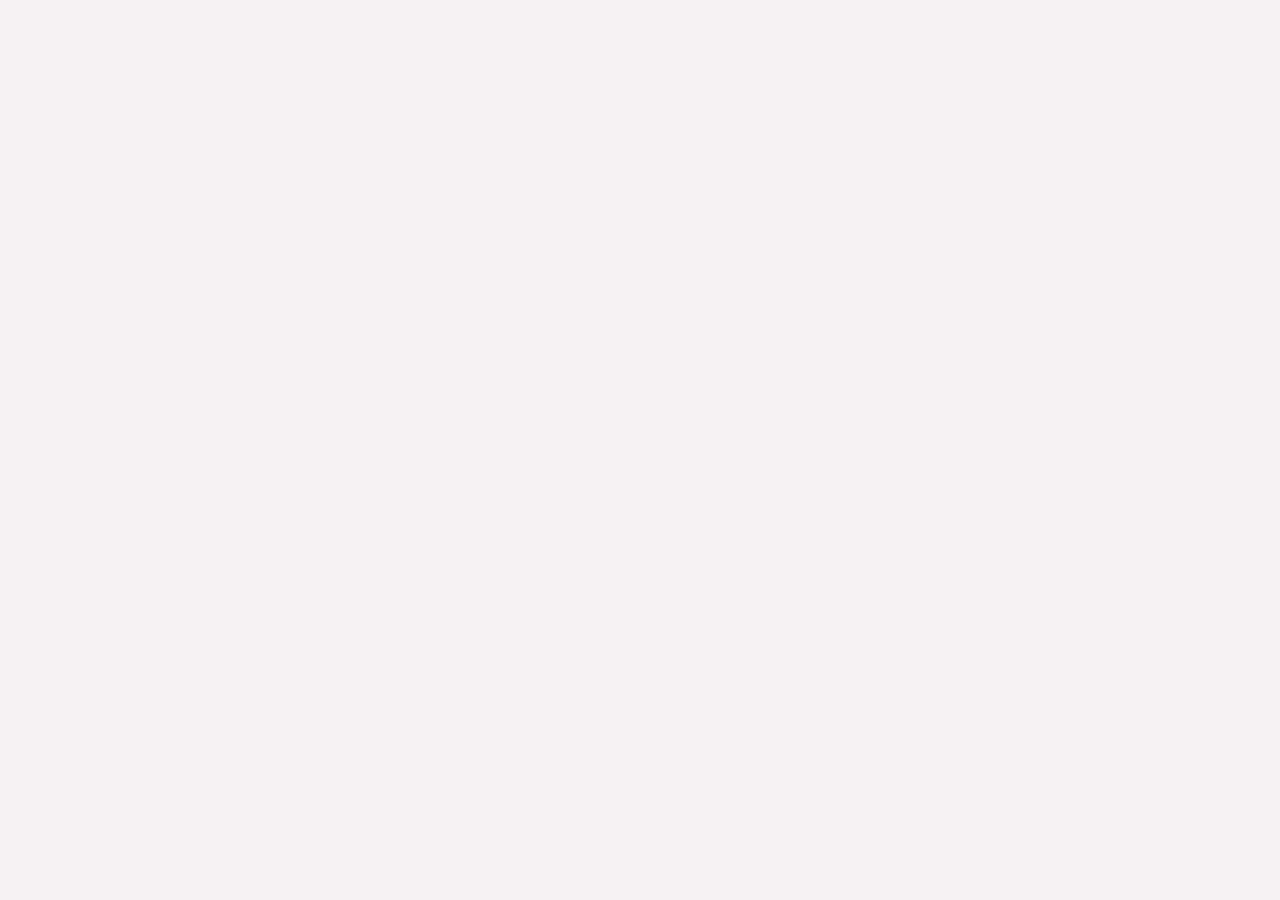
==== commit acd32c5d: "Update index.html" ====
--- a/index.html
+++ b/index.html
@@ -1,479 +1,549 @@
 <!DOCTYPE html>
 <html lang="fr">
 <head>
-    <meta charset="UTF-8">
-    <meta name="viewport" content="width=device-width, initial-scale=1.0">
-    <title>KALYSHOP 🪡 - Vêtements & Accessoires</title>
-    <meta name="description" content="Découvrez KALYSHOP - Vêtements et accessoires cousus avec passion. Collection exclusive de mode africaine.">
-    <link rel="stylesheet" href="css/style.css">
-    <link rel="stylesheet" href="https://cdnjs.cloudflare.com/ajax/libs/font-awesome/6.4.0/css/all.min.css">
-    <style>
-        /* Styles spécifiques page d'accueil */
-        .hero {
-            position: relative;
-            min-height: 600px;
-            display: flex;
-            align-items: center;
-            justify-content: center;
-        }
-        
-        .currency-widget {
-            position: fixed;
-            bottom: 20px;
-            right: 20px;
-            background: white;
-            padding: 1rem;
-            border-radius: 15px;
-            box-shadow: 0 10px 30px rgba(0,0,0,0.2);
-            z-index: 1000;
-            display: flex;
-            align-items: center;
-            gap: 0.5rem;
-            cursor: pointer;
-            transition: all 0.3s;
-        }
-        
-        .currency-widget:hover {
-            transform: translateY(-5px);
-            box-shadow: 0 15px 40px rgba(0,0,0,0.3);
-        }
-        
-        .currency-widget-flag {
-            font-size: 1.5rem;
-        }
-        
-        .currency-popup {
-            position: fixed;
-            bottom: 80px;
-            right: 20px;
-            background: white;
-            padding: 1.5rem;
-            border-radius: 20px;
-            box-shadow: 0 10px 40px rgba(0,0,0,0.2);
-            z-index: 999;
-            max-width: 300px;
-            display: none;
-        }
-        
-        .currency-popup.show {
-            display: block;
-            animation: slideUp 0.3s ease;
-        }
-        
-        @keyframes slideUp {
-            from {
-                opacity: 0;
-                transform: translateY(20px);
-            }
-            to {
-                opacity: 1;
-                transform: translateY(0);
-            }
-        }
-        
-        .currency-list {
-            max-height: 300px;
-            overflow-y: auto;
-        }
-        
-        .currency-item {
-            padding: 0.75rem;
-            border-radius: 10px;
-            margin-bottom: 0.5rem;
-            cursor: pointer;
-            transition: all 0.3s;
-            display: flex;
-            align-items: center;
-            gap: 0.5rem;
-        }
-        
-        .currency-item:hover {
-            background: var(--light);
-        }
-        
-        .currency-item.active {
-            background: var(--primary);
-            color: white;
-        }
-        
-        .promo-banner-home {
-            background: linear-gradient(135deg, var(--primary), var(--secondary));
-            color: white;
-            padding: 80px 20px;
-            text-align: center;
-            position: relative;
-            overflow: hidden;
-        }
-        
-        .promo-banner-home::before {
-            content: '🎉';
-            font-size: 15rem;
-            position: absolute;
-            top: -50px;
-            left: -50px;
-            opacity: 0.1;
-            animation: float 6s ease-in-out infinite;
-        }
-        
-        @keyframes float {
-            0%, 100% { transform: translateY(0px); }
-            50% { transform: translateY(-20px); }
-        }
-        
-        .stats-section {
-            padding: 60px 20px;
-            background: white;
-        }
-        
-        .stats-grid {
-            display: grid;
-            grid-template-columns: repeat(auto-fit, minmax(200px, 1fr));
-            gap: 2rem;
-            margin-top: 3rem;
-        }
-        
-        .stat-card {
-            text-align: center;
-            padding: 2rem;
-            border-radius: 20px;
-            background: linear-gradient(135deg, var(--primary), var(--secondary));
-            color: white;
-            box-shadow: 0 10px 30px rgba(217, 70, 239, 0.3);
-            transition: transform 0.3s;
-        }
-        
-        .stat-card:hover {
-            transform: translateY(-10px);
-        }
-        
-        .stat-number {
-            font-size: 3rem;
-            font-weight: 800;
-            margin-bottom: 0.5rem;
-        }
-        
-        .stat-label {
-            font-size: 1.1rem;
-            opacity: 0.9;
-        }
-        
-        @media (max-width: 768px) {
-            .currency-widget {
-                bottom: 10px;
-                right: 10px;
-                padding: 0.75rem;
-            }
-            
-            .currency-popup {
-                right: 10px;
-                bottom: 60px;
-                max-width: calc(100vw - 20px);
-            }
-        }
-    </style>
-</head>
-<body>
-    <!-- Header -->
-    <header class="header">
-        <div class="container">
-            <div class="logo">
-                <img src="images/logo.png" alt="KALYSHOP" onerror="this.style.display='none'">
-                <h1>KALYSHOP 🪡</h1>
-            </div>
-            
-            <nav class="nav">
-                <a href="index.html" class="active">Accueil</a>
-                <a href="products.html">Produits</a>
-                <a href="cart.html" class="cart-link">
-                    <i class="fas fa-shopping-cart"></i>
-                    <span class="cart-count">0</span>
-                </a>
-            </nav>
-        </div>
-    </header>
-
-    <!-- Hero Section -->
-    <section class="hero">
-        <div class="hero-content">
-            <h2>Collection Exclusive 2024 ✨</h2>
-            <p>Découvrez nos vêtements et accessoires cousus avec passion</p>
-            <div style="display: flex; gap: 1rem; justify-content: center; flex-wrap: wrap; margin-top: 2rem;">
-                <a href="products.html" class="btn btn-primary" style="font-size: 1.1rem;">
-                    <i class="fas fa-shopping-bag"></i> Voir la Collection
-                </a>
-                <a href="products.html?category=vetements" class="btn" style="background: white; color: var(--primary); font-size: 1.1rem;">
-                    <i class="fas fa-fire"></i> Nouveautés
-                </a>
-            </div>
-        </div>
-    </section>
-
-    <!-- Statistiques -->
-    <section class="stats-section">
-        <div class="container">
-            <h2 class="section-title">KALYSHOP en chiffres</h2>
-            <div class="stats-grid">
-                <div class="stat-card" data-aos="fade-up">
-                    <div class="stat-number" id="stat-products">0</div>
-                    <div class="stat-label">Produits</div>
-                </div>
-                <div class="stat-card" data-aos="fade-up" style="animation-delay: 0.1s">
-                    <div class="stat-number">13</div>
-                    <div class="stat-label">Devises</div>
-                </div>
-                <div class="stat-card" data-aos="fade-up" style="animation-delay: 0.2s">
-                    <div class="stat-number">100%</div>
-                    <div class="stat-label">Fait main</div>
-                </div>
-                <div class="stat-card" data-aos="fade-up" style="animation-delay: 0.3s">
-                    <div class="stat-number">24/7</div>
-                    <div class="stat-label">Support</div>
-                </div>
-            </div>
-        </div>
-    </section>
-
-    <!-- Categories -->
-    <section class="categories">
-        <div class="container">
-            <h2 class="section-title">Nos Catégories</h2>
-            <div class="category-grid">
-                <div class="category-card" data-aos="fade-up" onclick="location.href='products.html?category=vetements'">
-                    <i class="fas fa-tshirt"></i>
-                    <h3>Vêtements</h3>
-                    <p style="color: var(--gray); margin-top: 0.5rem;">Mode africaine</p>
-                </div>
-                <div class="category-card" data-aos="fade-up" style="animation-delay: 0.1s" onclick="location.href='products.html?category=sacs'">
-                    <i class="fas fa-bag-shopping"></i>
-                    <h3>Sacs</h3>
-                    <p style="color: var(--gray); margin-top: 0.5rem;">Élégance & style</p>
-                </div>
-                <div class="category-card" data-aos="fade-up" style="animation-delay: 0.2s" onclick="location.href='products.html?category=chaussures'">
-                    <i class="fas fa-shoe-prints"></i>
-                    <h3>Chaussures</h3>
-                    <p style="color: var(--gray); margin-top: 0.5rem;">Confort & design</p>
-                </div>
-                <div class="category-card" data-aos="fade-up" style="animation-delay: 0.3s" onclick="location.href='products.html?category=accessoires'">
-                    <i class="fas fa-gem"></i>
-                    <h3>Accessoires</h3>
-                    <p style="color: var(--gray); margin-top: 0.5rem;">Touches finales</p>
-                </div>
-            </div>
-        </div>
-    </section>
-
-    <!-- Featured Products -->
-    <section class="featured-products">
-        <div class="container">
-            <h2 class="section-title">Produits Vedettes ⭐</h2>
-            <div id="featured-grid" class="product-grid">
-                <!-- Skeleton loaders -->
-                <div class="product-card skeleton">
-                    <div class="skeleton-image"></div>
-                    <div class="skeleton-content">
-                        <div class="skeleton-line"></div>
-                        <div class="skeleton-line short"></div>
-                    </div>
-                </div>
-                <div class="product-card skeleton">
-                    <div class="skeleton-image"></div>
-                    <div class="skeleton-content">
-                        <div class="skeleton-line"></div>
-                        <div class="skeleton-line short"></div>
-                    </div>
-                </div>
-                <div class="product-card skeleton">
-                    <div class="skeleton-image"></div>
-                    <div class="skeleton-content">
-                        <div class="skeleton-line"></div>
-                        <div class="skeleton-line short"></div>
-                    </div>
-                </div>
-                <div class="product-card skeleton">
-                    <div class="skeleton-image"></div>
-                    <div class="skeleton-content">
-                        <div class="skeleton-line"></div>
-                        <div class="skeleton-line short"></div>
-                    </div>
-                </div>
-            </div>
-            
-            <div style="text-align: center; margin-top: 3rem;">
-                <a href="products.html" class="btn btn-primary" style="font-size: 1.1rem;">
-                    <i class="fas fa-arrow-right"></i> Voir tous les produits
-                </a>
-            </div>
-        </div>
-    </section>
-
-    <!-- Promo Banner -->
-    <section class="promo-banner-home">
-        <div class="container">
-            <h2 style="font-size: 2.5rem; margin-bottom: 1rem;">🎉 Offres Spéciales</h2>
-            <p style="font-size: 1.2rem; margin-bottom: 2rem;">
-                Utilisez un code promo lors de votre commande et bénéficiez de réductions exceptionnelles !
-            </p>
-            <a href="products.html" class="btn" style="background: white; color: var(--primary); font-size: 1.1rem;">
-                <i class="fas fa-tags"></i> Découvrir les offres
-            </a>
-        </div>
-    </section>
-
-    <!-- Widget de devise flottant -->
-    <div class="currency-widget" onclick="toggleCurrencyPopup()">
-        <span class="currency-widget-flag" id="current-currency-flag">🇲🇱</span>
-        <div>
-            <div style="font-size: 0.8rem; color: var(--gray);">Devise</div>
-            <div style="font-weight: 600;" id="current-currency-name">FCFA</div>
-        </div>
-    </div>
-
-    <!-- Popup de sélection de devise -->
-    <div class="currency-popup" id="currency-popup">
-        <h3 style="margin-bottom: 1rem;">
-            <i class="fas fa-globe"></i> Choisir une devise
-        </h3>
-        <div class="currency-list" id="currency-list">
-            <!-- Rempli par JS -->
-        </div>
-    </div>
-
-    <!-- Footer -->
-    <footer class="footer">
-        <div class="container">
-            <div class="footer-content">
-                <div class="footer-section">
-                    <h3>KALYSHOP 🪡</h3>
-                    <p>Vêtements et accessoires cousus avec passion</p>
-                    <div class="social-links">
-                        <a href="https://www.instagram.com/ly.s_clothing_empire_?igsh=cnhoZm5jdWN3eXo1" target="_blank">
-                            <i class="fab fa-instagram"></i>
-                        </a>
-                        <a href="https://www.tiktok.com/@kaly.125?_r=1&_t=ZM-91rjmu0hQJE" target="_blank">
-                            <i class="fab fa-tiktok"></i>
-                        </a>
-                        <a href="https://wa.me/22379747424" target="_blank">
-                            <i class="fab fa-whatsapp"></i>
-                        </a>
-                    </div>
-                </div>
-                
-                <div class="footer-section">
-                    <h3>Contact</h3>
-                    <p><i class="fas fa-phone"></i> +233 054 378 5331</p>
-                    <p><i class="fab fa-whatsapp"></i> +223 79 74 74 24</p>
-                </div>
-                
-                <div class="footer-section">
-                    <h3>Navigation</h3>
-                    <a href="index.html">Accueil</a>
-                    <a href="products.html">Produits</a>
-                    <a href="cart.html">Panier</a>
-                </div>
-            </div>
-            
-            <div class="footer-bottom">
-                <p>&copy; 2024 KALYSHOP. Tous droits réservés.</p>
-            </div>
-        </div>
-    </footer>
-
-    <script src="js/main.js"></script>
-    <script>
-        const API_URL = 'https://kaly-backend.onrender.com/api';
-        
-        const CURRENCY_DATA = {
-            XOF: { symbol: 'FCFA', rate: 1, flag: '🇲🇱', name: 'Franc CFA' },
-            GHS: { symbol: 'GH₵', rate: 0.055, flag: '🇬🇭', name: 'Cedi' },
-            NGN: { symbol: '₦', rate: 0.86, flag: '🇳🇬', name: 'Naira' },
-            KES: { symbol: 'KSh', rate: 0.21, flag: '🇰🇪', name: 'Shilling' },
-            ZAR: { symbol: 'R', rate: 0.03, flag: '🇿🇦', name: 'Rand' },
-            EUR: { symbol: '€', rate: 0.0015, flag: '🇪🇺', name: 'Euro' },
-            USD: { symbol: '$', rate: 0.0016, flag: '🇺🇸', name: 'Dollar US' },
-            GBP: { symbol: '£', rate: 0.0013, flag: '🇬🇧', name: 'Livre' },
-            CAD: { symbol: 'CA$', rate: 0.0023, flag: '🇨🇦', name: 'Dollar CA' },
-            MAD: { symbol: 'MAD', rate: 0.016, flag: '🇲🇦', name: 'Dirham' },
-            DZD: { symbol: 'DZD', rate: 0.22, flag: '🇩🇿', name: 'Dinar DZ' },
-            TND: { symbol: 'TND', rate: 0.005, flag: '🇹🇳', name: 'Dinar TN' },
-            EGP: { symbol: 'E£', rate: 0.08, flag: '🇪🇬', name: 'Livre EG' }
-        };
-        
-        let currentCurrency = localStorage.getItem('kaly_currency') || 'XOF';
-        
-        // Initialiser le widget de devise
-        function initCurrencyWidget() {
-            const curr = CURRENCY_DATA[currentCurrency];
-            document.getElementById('current-currency-flag').textContent = curr.flag;
-            document.getElementById('current-currency-name').textContent = curr.symbol;
-            
-            const list = document.getElementById('currency-list');
-            list.innerHTML = Object.entries(CURRENCY_DATA).map(([code, data]) => `
-                <div class="currency-item ${code === currentCurrency ? 'active' : ''}" 
-                     onclick="selectCurrency('${code}')">
-                    <span style="font-size: 1.5rem;">${data.flag}</span>
-                    <div>
-                        <div style="font-weight: 600;">${data.name}</div>
-                        <div style="font-size: 0.9rem; opacity: 0.7;">${data.symbol}</div>
-                    </div>
-                </div>
-            `).join('');
-        }
-        
-        function toggleCurrencyPopup() {
-            const popup = document.getElementById('currency-popup');
-            popup.classList.toggle('show');
-        }
-        
-        function selectCurrency(code) {
-            currentCurrency = code;
-            localStorage.setItem('kaly_currency', code);
-            initCurrencyWidget();
-            toggleCurrencyPopup();
-            
-            // Recharger les prix
-            if (typeof loadFeaturedProducts === 'function') {
-                loadFeaturedProducts();
-            }
-        }
-        
-        // Fermer popup si clic dehors
-        document.addEventListener('click', (e) => {
-            const popup = document.getElementById('currency-popup');
-            const widget = document.querySelector('.currency-widget');
-            if (!popup.contains(e.target) && !widget.contains(e.target)) {
-                popup.classList.remove('show');
-            }
-        });
-        
-        // Charger stats
-        async function loadStats() {
-            try {
-                const response = await fetch(`${API_URL}/products`);
-                const products = await response.json();
-                
-                // Animation du compteur
-                const target = products.length;
-                const element = document.getElementById('stat-products');
-                let current = 0;
-                const increment = target / 50;
-                
-                const timer = setInterval(() => {
-                    current += increment;
-                    if (current >= target) {
-                        element.textContent = target;
-                        clearInterval(timer);
-                    } else {
-                        element.textContent = Math.floor(current);
-                    }
-                }, 30);
-            } catch (error) {
-                document.getElementById('stat-products').textContent = '50+';
-            }
-        }
-        
-        // Init
-        initCurrencyWidget();
-        loadStats();
-    </script>
-</body>
-            </html>
+  <meta charset="UTF-8" />
+  <meta name="viewport" content="width=device-width, initial-scale=1.0, maximum-scale=1.0" />
+  <title>KALY 🪡 — Vêtements & Accessoires</title>
+  <link rel="preconnect" href="https://fonts.googleapis.com" />
+  <link rel="preconnect" href="https://fonts.gstatic.com" crossorigin />
+  <link href="https://fonts.googleapis.com/css2?family=Cormorant+Garamond:wght@400;600;700&family=DM+Sans:wght@300;400;500;600&display=swap" rel="stylesheet" />
+  <link rel="stylesheet" href="https://cdnjs.cloudflare.com/ajax/libs/font-awesome/6.4.0/css/all.min.css" />
+  <style>
+    /* ── RESET & ROOT ─────────────────────────────── */
+    *, *::before, *::after { margin: 0; padding: 0; box-sizing: border-box; }
+
+    :root {
+      --rose:        #e8a0b0;
+      --rose-deep:   #c9687e;
+      --gold:        #c9a84c;
+      --gold-light:  #f0d080;
+      --dark:        #1a1218;
+      --mid:         #2e2129;
+      --soft:        #f7f1f3;
+      --muted:       #8a717a;
+      --white:       #ffffff;
+      --green:       #25D366;
+      --radius:      14px;
+      --header-h:    64px;
+    }
+
+    html { scroll-behavior: smooth; }
+
+    body {
+      font-family: 'DM Sans', sans-serif;
+      background: var(--soft);
+      color: var(--dark);
+      overflow-x: hidden;
+    }
+
+    /* ── SCROLLBAR ───────────────────────────────── */
+    ::-webkit-scrollbar { width: 5px; }
+    ::-webkit-scrollbar-track { background: var(--soft); }
+    ::-webkit-scrollbar-thumb { background: var(--rose-deep); border-radius: 99px; }
+
+    /* ── HEADER ──────────────────────────────────── */
+    .header {
+      position: sticky; top: 0; z-index: 200;
+      height: var(--header-h);
+      background: rgba(26,18,24,0.96);
+      backdrop-filter: blur(12px);
+      -webkit-backdrop-filter: blur(12px);
+      border-bottom: 1px solid rgba(255,255,255,0.06);
+    }
+
+    .header-inner {
+      max-width: 1200px; margin: 0 auto;
+      height: 100%;
+      display: flex; align-items: center; justify-content: space-between;
+      padding: 0 16px;
+    }
+
+    /* Logo */
+    .logo {
+      display: flex; align-items: center; gap: 9px;
+      text-decoration: none;
+    }
+    .logo-icon {
+      width: 36px; height: 36px; border-radius: 10px;
+      background: linear-gradient(135deg, var(--rose-deep), var(--gold));
+      display: flex; align-items: center; justify-content: center;
+      font-size: 18px; flex-shrink: 0;
+    }
+    .logo-text {
+      font-family: 'Cormorant Garamond', serif;
+      font-size: 1.45rem; font-weight: 700;
+      color: var(--white); letter-spacing: .04em;
+    }
+    .logo-text span { color: var(--gold); }
+
+    /* Nav */
+    .nav-links {
+      display: flex; align-items: center; gap: 24px;
+    }
+    .nav-links a {
+      color: rgba(255,255,255,.7); text-decoration: none;
+      font-size: .88rem; font-weight: 500; letter-spacing: .02em;
+      transition: color .2s;
+    }
+    .nav-links a:hover, .nav-links a.active { color: var(--white); }
+
+    /* Cart pill */
+    .cart-btn {
+      position: relative; color: var(--white);
+      text-decoration: none; font-size: 1.1rem;
+      padding: 6px 10px;
+    }
+    .cart-count {
+      position: absolute; top: 0; right: 0;
+      background: var(--rose-deep); color: var(--white);
+      font-size: .62rem; font-weight: 700;
+      width: 17px; height: 17px; border-radius: 50%;
+      display: flex; align-items: center; justify-content: center;
+      pointer-events: none;
+    }
+
+    /* Auth area */
+    .auth-area { display: flex; align-items: center; gap: 8px; }
+
+    /* Not logged in */
+    .btn-login {
+      padding: 7px 16px;
+      border: 1.5px solid rgba(255,255,255,.3);
+      background: transparent; color: var(--white);
+      border-radius: 8px; font-size: .84rem; font-weight: 500;
+      cursor: pointer; text-decoration: none;
+      transition: border-color .2s, background .2s;
+    }
+    .btn-login:hover { border-color: var(--rose); background: rgba(232,160,176,.12); }
+
+    .btn-register {
+      padding: 7px 16px;
+      background: linear-gradient(135deg, var(--rose-deep), var(--gold));
+      color: var(--white); border: none;
+      border-radius: 8px; font-size: .84rem; font-weight: 600;
+      cursor: pointer; text-decoration: none;
+      transition: opacity .2s;
+    }
+    .btn-register:hover { opacity: .88; }
+
+    /* Logged in */
+    .user-menu { position: relative; }
+    .user-trigger {
+      display: flex; align-items: center; gap: 9px;
+      background: rgba(255,255,255,.07);
+      border: 1px solid rgba(255,255,255,.12);
+      border-radius: 99px; padding: 5px 14px 5px 6px;
+      cursor: pointer; transition: background .2s;
+    }
+    .user-trigger:hover { background: rgba(255,255,255,.13); }
+    .user-avatar {
+      width: 30px; height: 30px; border-radius: 50%;
+      background: linear-gradient(135deg, var(--rose-deep), var(--gold));
+      display: flex; align-items: center; justify-content: center;
+      color: var(--white); font-size: .78rem; font-weight: 700;
+      flex-shrink: 0;
+    }
+    .user-name {
+      color: var(--white); font-size: .84rem; font-weight: 500;
+      max-width: 90px; overflow: hidden; white-space: nowrap; text-overflow: ellipsis;
+    }
+    .user-chevron { color: rgba(255,255,255,.5); font-size: .7rem; }
+
+    .user-dropdown {
+      display: none;
+      position: absolute; top: calc(100% + 10px); right: 0;
+      background: var(--mid); border: 1px solid rgba(255,255,255,.1);
+      border-radius: var(--radius); padding: 8px;
+      min-width: 190px; box-shadow: 0 20px 40px rgba(0,0,0,.4);
+      z-index: 300;
+    }
+    .user-dropdown.open { display: block; animation: dropIn .18s ease; }
+
+    @keyframes dropIn {
+      from { opacity: 0; transform: translateY(-6px); }
+      to   { opacity: 1; transform: translateY(0); }
+    }
+
+    .dropdown-header {
+      padding: 10px 12px 12px;
+      border-bottom: 1px solid rgba(255,255,255,.08);
+      margin-bottom: 6px;
+    }
+    .dropdown-greeting {
+      color: rgba(255,255,255,.5); font-size: .75rem; margin-bottom: 2px;
+    }
+    .dropdown-username {
+      color: var(--white); font-weight: 600; font-size: .9rem;
+    }
+
+    .dropdown-item {
+      display: flex; align-items: center; gap: 10px;
+      padding: 9px 12px; border-radius: 8px;
+      color: rgba(255,255,255,.75); font-size: .85rem;
+      text-decoration: none; cursor: pointer;
+      border: none; background: none; width: 100%;
+      transition: background .15s, color .15s;
+    }
+    .dropdown-item:hover { background: rgba(255,255,255,.07); color: var(--white); }
+    .dropdown-item i { width: 16px; color: var(--rose); }
+    .dropdown-item.logout { color: #f87171; }
+    .dropdown-item.logout i { color: #f87171; }
+    .dropdown-item.logout:hover { background: rgba(248,113,113,.1); }
+    .dropdown-divider {
+      height: 1px; background: rgba(255,255,255,.07); margin: 6px 0;
+    }
+
+    /* Mobile hamburger */
+    .hamburger {
+      display: none; flex-direction: column; gap: 5px;
+      cursor: pointer; padding: 4px; background: none; border: none;
+    }
+    .hamburger span {
+      display: block; width: 22px; height: 2px;
+      background: var(--white); border-radius: 2px;
+      transition: all .25s;
+    }
+
+    /* ── MOBILE NAV DRAWER ───────────────────────── */
+    .mobile-nav {
+      display: none;
+      position: fixed; inset: 0; z-index: 190;
+    }
+    .mobile-nav.open { display: block; }
+    .mobile-backdrop {
+      position: absolute; inset: 0;
+      background: rgba(0,0,0,.6); backdrop-filter: blur(4px);
+    }
+    .mobile-drawer {
+      position: absolute; top: 0; right: 0;
+      width: min(310px, 85vw); height: 100%;
+      background: var(--dark);
+      padding: 80px 24px 32px;
+      display: flex; flex-direction: column; gap: 6px;
+      animation: slideLeft .25s ease;
+      overflow-y: auto;
+    }
+    @keyframes slideLeft {
+      from { transform: translateX(100%); }
+      to   { transform: translateX(0); }
+    }
+    .mobile-drawer a, .mobile-drawer button {
+      display: flex; align-items: center; gap: 14px;
+      padding: 13px 16px; border-radius: 10px;
+      color: rgba(255,255,255,.8); font-size: .95rem; font-weight: 500;
+      text-decoration: none; cursor: pointer;
+      border: none; background: none; width: 100%;
+      transition: background .15s, color .15s;
+    }
+    .mobile-drawer a i, .mobile-drawer button i {
+      width: 20px; text-align: center; color: var(--rose);
+    }
+    .mobile-drawer a:hover, .mobile-drawer button:hover {
+      background: rgba(255,255,255,.06); color: var(--white);
+    }
+    .mobile-drawer .mobile-divider {
+      height: 1px; background: rgba(255,255,255,.07); margin: 10px 0;
+    }
+    .mobile-user-card {
+      display: flex; align-items: center; gap: 12px;
+      padding: 14px 16px;
+      background: rgba(255,255,255,.05); border-radius: 12px;
+      margin-bottom: 8px;
+    }
+    .mobile-user-avatar {
+      width: 40px; height: 40px; border-radius: 50%;
+      background: linear-gradient(135deg, var(--rose-deep), var(--gold));
+      display: flex; align-items: center; justify-content: center;
+      color: var(--white); font-weight: 700; font-size: .9rem; flex-shrink: 0;
+    }
+    .mobile-user-info .mobile-user-name {
+      color: var(--white); font-weight: 600; font-size: .95rem;
+    }
+    .mobile-user-info .mobile-user-tag {
+      color: rgba(255,255,255,.4); font-size: .75rem;
+    }
+    .mobile-auth-btns {
+      display: flex; gap: 10px; padding: 4px 0 12px;
+    }
+    .mobile-auth-btns a {
+      flex: 1; justify-content: center;
+      padding: 12px; border-radius: 10px;
+      font-size: .9rem; font-weight: 600;
+    }
+    .mobile-auth-btns .m-login {
+      background: rgba(255,255,255,.07); color: var(--white);
+    }
+    .mobile-auth-btns .m-register {
+      background: linear-gradient(135deg, var(--rose-deep), var(--gold));
+      color: var(--white);
+    }
+    .mobile-auth-btns a:hover { opacity: .88; }
+
+    /* ── HERO ────────────────────────────────────── */
+    .hero {
+      min-height: calc(100svh - var(--header-h));
+      background: linear-gradient(165deg, var(--dark) 0%, var(--mid) 55%, #3a1e2a 100%);
+      position: relative; overflow: hidden;
+      display: flex; align-items: center;
+    }
+
+    /* Decorative blobs */
+    .hero::before {
+      content: '';
+      position: absolute; width: 500px; height: 500px;
+      background: radial-gradient(circle, rgba(201,104,126,.25) 0%, transparent 70%);
+      top: -100px; right: -100px; pointer-events: none;
+    }
+    .hero::after {
+      content: '';
+      position: absolute; width: 400px; height: 400px;
+      background: radial-gradient(circle, rgba(201,168,76,.15) 0%, transparent 70%);
+      bottom: -80px; left: -80px; pointer-events: none;
+    }
+
+    .hero-inner {
+      max-width: 1200px; margin: 0 auto; width: 100%;
+      padding: 48px 20px;
+      display: grid; grid-template-columns: 1fr 1fr;
+      gap: 40px; align-items: center; position: relative; z-index: 1;
+    }
+
+    .hero-eyebrow {
+      display: inline-flex; align-items: center; gap: 8px;
+      background: rgba(201,168,76,.15); border: 1px solid rgba(201,168,76,.3);
+      border-radius: 99px; padding: 5px 14px;
+      color: var(--gold); font-size: .8rem; font-weight: 600;
+      letter-spacing: .06em; text-transform: uppercase;
+      margin-bottom: 20px; animation: fadeUp .6s ease both;
+    }
+
+    .hero-title {
+      font-family: 'Cormorant Garamond', serif;
+      font-size: clamp(2.6rem, 7vw, 4.2rem);
+      font-weight: 700; line-height: 1.08;
+      color: var(--white);
+      animation: fadeUp .6s .1s ease both;
+    }
+    .hero-title em {
+      font-style: italic; color: var(--rose);
+    }
+
+    .hero-sub {
+      color: rgba(255,255,255,.6); font-size: 1rem; line-height: 1.7;
+      margin: 18px 0 32px;
+      animation: fadeUp .6s .2s ease both;
+    }
+
+    .hero-actions {
+      display: flex; gap: 12px; flex-wrap: wrap;
+      animation: fadeUp .6s .3s ease both;
+    }
+
+    .btn-hero-primary {
+      padding: 14px 28px;
+      background: linear-gradient(135deg, var(--rose-deep), var(--gold));
+      color: var(--white); border: none; border-radius: 10px;
+      font-size: .95rem; font-weight: 600; cursor: pointer;
+      text-decoration: none; display: inline-flex; align-items: center; gap: 8px;
+      transition: transform .2s, box-shadow .2s;
+    }
+    .btn-hero-primary:hover {
+      transform: translateY(-2px);
+      box-shadow: 0 12px 30px rgba(201,104,126,.4);
+    }
+
+    .btn-hero-ghost {
+      padding: 14px 28px;
+      background: rgba(255,255,255,.07);
+      border: 1.5px solid rgba(255,255,255,.2);
+      color: var(--white); border-radius: 10px;
+      font-size: .95rem; font-weight: 500; cursor: pointer;
+      text-decoration: none; display: inline-flex; align-items: center; gap: 8px;
+      transition: background .2s, border-color .2s;
+    }
+    .btn-hero-ghost:hover { background: rgba(255,255,255,.13); border-color: rgba(255,255,255,.4); }
+
+    .hero-stats {
+      display: flex; gap: 28px; margin-top: 36px;
+      animation: fadeUp .6s .4s ease both;
+    }
+    .stat-item { text-align: center; }
+    .stat-num {
+      font-family: 'Cormorant Garamond', serif;
+      font-size: 1.8rem; font-weight: 700; color: var(--white);
+      line-height: 1;
+    }
+    .stat-label { color: rgba(255,255,255,.45); font-size: .75rem; margin-top: 3px; }
+
+    /* Hero image mockup */
+    .hero-visual {
+      position: relative;
+      animation: fadeUp .6s .15s ease both;
+    }
+    .hero-cards {
+      display: grid; grid-template-columns: 1fr 1fr;
+      gap: 12px;
+    }
+    .hero-card {
+      background: rgba(255,255,255,.06);
+      border: 1px solid rgba(255,255,255,.1);
+      border-radius: 16px; overflow: hidden;
+      aspect-ratio: 3/4; position: relative;
+      transition: transform .3s;
+    }
+    .hero-card:hover { transform: scale(1.02); }
+    .hero-card:nth-child(2) { margin-top: 24px; }
+    .hero-card-label {
+      position: absolute; bottom: 0; left: 0; right: 0;
+      background: linear-gradient(to top, rgba(26,18,24,.9) 0%, transparent 100%);
+      padding: 20px 14px 14px;
+      color: var(--white); font-size: .8rem; font-weight: 600;
+    }
+    .hero-card-price { color: var(--gold); font-size: .75rem; margin-top: 2px; }
+    .hero-card img {
+      width: 100%; height: 100%; object-fit: cover;
+      filter: brightness(.85);
+    }
+    .hero-card-placeholder {
+      width: 100%; height: 100%;
+      background: linear-gradient(135deg, rgba(201,104,126,.2), rgba(201,168,76,.1));
+      display: flex; align-items: center; justify-content: center;
+      color: rgba(255,255,255,.2); font-size: 3rem;
+    }
+
+    @keyframes fadeUp {
+      from { opacity: 0; transform: translateY(22px); }
+      to   { opacity: 1; transform: translateY(0); }
+    }
+
+    /* ── MARQUEE TICKER ──────────────────────────── */
+    .ticker {
+      background: var(--dark); border-top: 1px solid rgba(255,255,255,.06);
+      overflow: hidden; padding: 12px 0; white-space: nowrap;
+    }
+    .ticker-track {
+      display: inline-flex; gap: 0;
+      animation: ticker 25s linear infinite;
+    }
+    .ticker-item {
+      padding: 0 32px; font-size: .8rem; font-weight: 500;
+      color: rgba(255,255,255,.5); text-transform: uppercase; letter-spacing: .08em;
+    }
+    .ticker-dot { color: var(--gold); }
+    @keyframes ticker {
+      from { transform: translateX(0); }
+      to   { transform: translateX(-50%); }
+    }
+
+    /* ── SECTION COMMONS ─────────────────────────── */
+    .section { padding: 72px 20px; }
+    .section-alt { background: var(--white); }
+    .container { max-width: 1200px; margin: 0 auto; }
+
+    .section-head { margin-bottom: 40px; }
+    .section-eyebrow {
+      display: inline-block;
+      color: var(--rose-deep); font-size: .78rem;
+      font-weight: 700; letter-spacing: .1em; text-transform: uppercase;
+      margin-bottom: 8px;
+    }
+    .section-title {
+      font-family: 'Cormorant Garamond', serif;
+      font-size: clamp(1.7rem, 4vw, 2.4rem);
+      font-weight: 700; color: var(--dark); line-height: 1.15;
+    }
+    .section-sub { color: var(--muted); font-size: .95rem; margin-top: 8px; }
+
+    /* ── CATEGORIES ──────────────────────────────── */
+    .category-grid {
+      display: grid; grid-template-columns: repeat(4, 1fr); gap: 16px;
+    }
+    .category-card {
+      background: var(--white); border: 1px solid rgba(0,0,0,.06);
+      border-radius: var(--radius); padding: 28px 20px 24px;
+      text-align: center; cursor: pointer;
+      transition: transform .25s, box-shadow .25s, border-color .25s;
+      position: relative; overflow: hidden;
+      text-decoration: none; display: block; color: inherit;
+    }
+    .category-card::before {
+      content: ''; position: absolute; inset: 0;
+      background: linear-gradient(135deg, rgba(232,160,176,.08), rgba(201,168,76,.06));
+      opacity: 0; transition: opacity .25s;
+    }
+    .category-card:hover { transform: translateY(-6px); box-shadow: 0 16px 40px rgba(0,0,0,.1); border-color: var(--rose); }
+    .category-card:hover::before { opacity: 1; }
+    .cat-icon {
+      width: 56px; height: 56px; border-radius: 14px; margin: 0 auto 14px;
+      background: linear-gradient(135deg, rgba(232,160,176,.2), rgba(201,168,76,.15));
+      display: flex; align-items: center; justify-content: center;
+      font-size: 1.5rem; transition: transform .2s;
+    }
+    .category-card:hover .cat-icon { transform: scale(1.12); }
+    .cat-name { font-weight: 600; font-size: .95rem; color: var(--dark); }
+
+    /* ── PRODUCTS GRID ───────────────────────────── */
+    .product-grid {
+      display: grid; grid-template-columns: repeat(auto-fill, minmax(240px, 1fr)); gap: 20px;
+    }
+    .product-card {
+      background: var(--white); border-radius: var(--radius); overflow: hidden;
+      cursor: pointer; transition: transform .25s, box-shadow .25s;
+      box-shadow: 0 2px 8px rgba(0,0,0,.06); border: 1px solid rgba(0,0,0,.05);
+    }
+    .product-card:hover { transform: translateY(-6px); box-shadow: 0 16px 40px rgba(0,0,0,.12); }
+
+    .product-image {
+      width: 100%; height: 260px; overflow: hidden; position: relative;
+      background: var(--soft);
+    }
+    .product-image img {
+      width: 100%; height: 100%; object-fit: cover;
+      transition: transform .4s;
+    }
+    .product-card:hover .product-image img { transform: scale(1.07); }
+
+    .product-badge {
+      position: absolute; top: 10px; left: 10px;
+      background: var(--dark); color: var(--gold);
+      font-size: .7rem; font-weight: 700; letter-spacing: .04em;
+      padding: 4px 10px; border-radius: 99px;
+    }
+
+    .product-content { padding: 16px; }
+    .product-category {
+      color: var(--muted); font-size: .73rem;
+      text-transform: uppercase; letter-spacing: .06em;
+    }
+    .product-title {
+      font-weight: 600; font-size: .95rem;
+      color: var(--dark); margin: 4px 0 8px;
+      white-space: nowrap; overflow: hidden; text-overflow: ellipsis;
+    }
+    .product-footer {
+      display: flex; justify-content: space-between; align-items: center;
+    }
+    .product-price {
+      font-family: 'Cormorant Garamond', serif;
+      font-size: 1.25rem; font-weight: 700; color: var(--rose-deep);
+    }
+    .product-stock-dot {
+      width: 8px; height: 8px; border-radius: 50%;
+      background: #10b981; flex-shrink: 0;
+    }
+    .product-stock-dot.out { background: #ef4444; }
+    .add-btn {
+      display: flex; align-items: center; justify-content: center; gap: 6px;
+      width: 100%; margin-top: 12px;
+      padding: 10px; border: none; border-radius: 9px;
+      background: var(--dark); color: var(--white);
+      font-size: .85rem; font-weight: 600; cursor: pointer;
+      transition: background .2s;
+    }
+    .add-btn:hover { background: var(--rose-deep); }
+    .add-btn:disabled { background: #ddd; color: #999; cursor: not-allowed; }
+
+    /* ── PROMO BANNER ────────────────────────────── */
+    .promo-section {
+      background: linear-gradient(135deg, var(--dark) 0%, var(--mid) 60%, #3a1e2a 100%);
+      padding: 64px 20px; position: relative; overflow: hidden
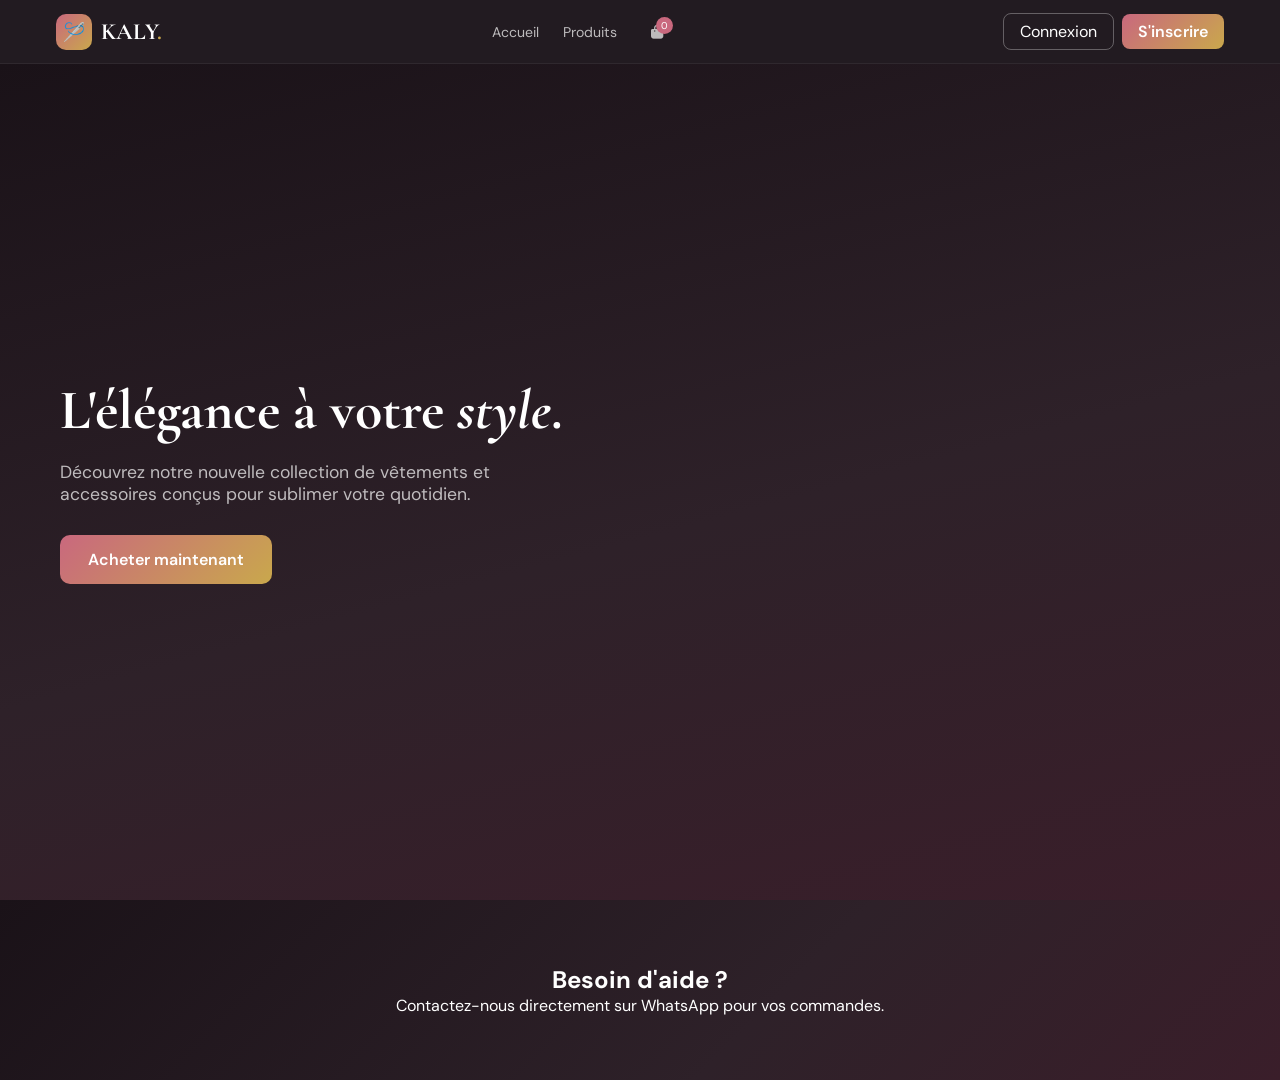
==== commit c0742f1e: "Update index.html" ====
--- a/index.html
+++ b/index.html
@@ -36,11 +36,6 @@
       overflow-x: hidden;
     }
 
-    /* ── SCROLLBAR ───────────────────────────────── */
-    ::-webkit-scrollbar { width: 5px; }
-    ::-webkit-scrollbar-track { background: var(--soft); }
-    ::-webkit-scrollbar-thumb { background: var(--rose-deep); border-radius: 99px; }
-
     /* ── HEADER ──────────────────────────────────── */
     .header {
       position: sticky; top: 0; z-index: 200;
@@ -58,492 +53,88 @@
       padding: 0 16px;
     }
 
-    /* Logo */
-    .logo {
-      display: flex; align-items: center; gap: 9px;
-      text-decoration: none;
-    }
+    .logo { display: flex; align-items: center; gap: 9px; text-decoration: none; }
     .logo-icon {
       width: 36px; height: 36px; border-radius: 10px;
       background: linear-gradient(135deg, var(--rose-deep), var(--gold));
-      display: flex; align-items: center; justify-content: center;
-      font-size: 18px; flex-shrink: 0;
+      display: flex; align-items: center; justify-content: center; font-size: 18px;
     }
     .logo-text {
       font-family: 'Cormorant Garamond', serif;
-      font-size: 1.45rem; font-weight: 700;
-      color: var(--white); letter-spacing: .04em;
+      font-size: 1.45rem; font-weight: 700; color: var(--white);
     }
     .logo-text span { color: var(--gold); }
 
-    /* Nav */
-    .nav-links {
-      display: flex; align-items: center; gap: 24px;
-    }
-    .nav-links a {
-      color: rgba(255,255,255,.7); text-decoration: none;
-      font-size: .88rem; font-weight: 500; letter-spacing: .02em;
-      transition: color .2s;
-    }
-    .nav-links a:hover, .nav-links a.active { color: var(--white); }
+    .nav-links { display: flex; align-items: center; gap: 24px; }
+    .nav-links a { color: rgba(255,255,255,.7); text-decoration: none; font-size: .88rem; }
 
-    /* Cart pill */
-    .cart-btn {
-      position: relative; color: var(--white);
-      text-decoration: none; font-size: 1.1rem;
-      padding: 6px 10px;
-    }
+    .cart-btn { position: relative; color: var(--white); text-decoration: none; font-size: 1.1rem; padding: 6px 10px; }
     .cart-count {
       position: absolute; top: 0; right: 0;
-      background: var(--rose-deep); color: var(--white);
-      font-size: .62rem; font-weight: 700;
+      background: var(--rose-deep); color: var(--white); font-size: .62rem;
       width: 17px; height: 17px; border-radius: 50%;
       display: flex; align-items: center; justify-content: center;
-      pointer-events: none;
     }
 
-    /* Auth area */
     .auth-area { display: flex; align-items: center; gap: 8px; }
-
-    /* Not logged in */
-    .btn-login {
-      padding: 7px 16px;
-      border: 1.5px solid rgba(255,255,255,.3);
-      background: transparent; color: var(--white);
-      border-radius: 8px; font-size: .84rem; font-weight: 500;
-      cursor: pointer; text-decoration: none;
-      transition: border-color .2s, background .2s;
-    }
-    .btn-login:hover { border-color: var(--rose); background: rgba(232,160,176,.12); }
-
-    .btn-register {
-      padding: 7px 16px;
-      background: linear-gradient(135deg, var(--rose-deep), var(--gold));
-      color: var(--white); border: none;
-      border-radius: 8px; font-size: .84rem; font-weight: 600;
-      cursor: pointer; text-decoration: none;
-      transition: opacity .2s;
-    }
-    .btn-register:hover { opacity: .88; }
-
-    /* Logged in */
-    .user-menu { position: relative; }
-    .user-trigger {
-      display: flex; align-items: center; gap: 9px;
-      background: rgba(255,255,255,.07);
-      border: 1px solid rgba(255,255,255,.12);
-      border-radius: 99px; padding: 5px 14px 5px 6px;
-      cursor: pointer; transition: background .2s;
-    }
-    .user-trigger:hover { background: rgba(255,255,255,.13); }
-    .user-avatar {
-      width: 30px; height: 30px; border-radius: 50%;
-      background: linear-gradient(135deg, var(--rose-deep), var(--gold));
-      display: flex; align-items: center; justify-content: center;
-      color: var(--white); font-size: .78rem; font-weight: 700;
-      flex-shrink: 0;
-    }
-    .user-name {
-      color: var(--white); font-size: .84rem; font-weight: 500;
-      max-width: 90px; overflow: hidden; white-space: nowrap; text-overflow: ellipsis;
-    }
-    .user-chevron { color: rgba(255,255,255,.5); font-size: .7rem; }
-
-    .user-dropdown {
-      display: none;
-      position: absolute; top: calc(100% + 10px); right: 0;
-      background: var(--mid); border: 1px solid rgba(255,255,255,.1);
-      border-radius: var(--radius); padding: 8px;
-      min-width: 190px; box-shadow: 0 20px 40px rgba(0,0,0,.4);
-      z-index: 300;
-    }
-    .user-dropdown.open { display: block; animation: dropIn .18s ease; }
-
-    @keyframes dropIn {
-      from { opacity: 0; transform: translateY(-6px); }
-      to   { opacity: 1; transform: translateY(0); }
-    }
-
-    .dropdown-header {
-      padding: 10px 12px 12px;
-      border-bottom: 1px solid rgba(255,255,255,.08);
-      margin-bottom: 6px;
-    }
-    .dropdown-greeting {
-      color: rgba(255,255,255,.5); font-size: .75rem; margin-bottom: 2px;
-    }
-    .dropdown-username {
-      color: var(--white); font-weight: 600; font-size: .9rem;
-    }
-
-    .dropdown-item {
-      display: flex; align-items: center; gap: 10px;
-      padding: 9px 12px; border-radius: 8px;
-      color: rgba(255,255,255,.75); font-size: .85rem;
-      text-decoration: none; cursor: pointer;
-      border: none; background: none; width: 100%;
-      transition: background .15s, color .15s;
-    }
-    .dropdown-item:hover { background: rgba(255,255,255,.07); color: var(--white); }
-    .dropdown-item i { width: 16px; color: var(--rose); }
-    .dropdown-item.logout { color: #f87171; }
-    .dropdown-item.logout i { color: #f87171; }
-    .dropdown-item.logout:hover { background: rgba(248,113,113,.1); }
-    .dropdown-divider {
-      height: 1px; background: rgba(255,255,255,.07); margin: 6px 0;
-    }
-
-    /* Mobile hamburger */
-    .hamburger {
-      display: none; flex-direction: column; gap: 5px;
-      cursor: pointer; padding: 4px; background: none; border: none;
-    }
-    .hamburger span {
-      display: block; width: 22px; height: 2px;
-      background: var(--white); border-radius: 2px;
-      transition: all .25s;
-    }
-
-    /* ── MOBILE NAV DRAWER ───────────────────────── */
-    .mobile-nav {
-      display: none;
-      position: fixed; inset: 0; z-index: 190;
-    }
-    .mobile-nav.open { display: block; }
-    .mobile-backdrop {
-      position: absolute; inset: 0;
-      background: rgba(0,0,0,.6); backdrop-filter: blur(4px);
-    }
-    .mobile-drawer {
-      position: absolute; top: 0; right: 0;
-      width: min(310px, 85vw); height: 100%;
-      background: var(--dark);
-      padding: 80px 24px 32px;
-      display: flex; flex-direction: column; gap: 6px;
-      animation: slideLeft .25s ease;
-      overflow-y: auto;
-    }
-    @keyframes slideLeft {
-      from { transform: translateX(100%); }
-      to   { transform: translateX(0); }
-    }
-    .mobile-drawer a, .mobile-drawer button {
-      display: flex; align-items: center; gap: 14px;
-      padding: 13px 16px; border-radius: 10px;
-      color: rgba(255,255,255,.8); font-size: .95rem; font-weight: 500;
-      text-decoration: none; cursor: pointer;
-      border: none; background: none; width: 100%;
-      transition: background .15s, color .15s;
-    }
-    .mobile-drawer a i, .mobile-drawer button i {
-      width: 20px; text-align: center; color: var(--rose);
-    }
-    .mobile-drawer a:hover, .mobile-drawer button:hover {
-      background: rgba(255,255,255,.06); color: var(--white);
-    }
-    .mobile-drawer .mobile-divider {
-      height: 1px; background: rgba(255,255,255,.07); margin: 10px 0;
-    }
-    .mobile-user-card {
-      display: flex; align-items: center; gap: 12px;
-      padding: 14px 16px;
-      background: rgba(255,255,255,.05); border-radius: 12px;
-      margin-bottom: 8px;
-    }
-    .mobile-user-avatar {
-      width: 40px; height: 40px; border-radius: 50%;
-      background: linear-gradient(135deg, var(--rose-deep), var(--gold));
-      display: flex; align-items: center; justify-content: center;
-      color: var(--white); font-weight: 700; font-size: .9rem; flex-shrink: 0;
-    }
-    .mobile-user-info .mobile-user-name {
-      color: var(--white); font-weight: 600; font-size: .95rem;
-    }
-    .mobile-user-info .mobile-user-tag {
-      color: rgba(255,255,255,.4); font-size: .75rem;
-    }
-    .mobile-auth-btns {
-      display: flex; gap: 10px; padding: 4px 0 12px;
-    }
-    .mobile-auth-btns a {
-      flex: 1; justify-content: center;
-      padding: 12px; border-radius: 10px;
-      font-size: .9rem; font-weight: 600;
-    }
-    .mobile-auth-btns .m-login {
-      background: rgba(255,255,255,.07); color: var(--white);
-    }
-    .mobile-auth-btns .m-register {
-      background: linear-gradient(135deg, var(--rose-deep), var(--gold));
-      color: var(--white);
-    }
-    .mobile-auth-btns a:hover { opacity: .88; }
+    .btn-login { padding: 7px 16px; border: 1.5px solid rgba(255,255,255,.3); background: transparent; color: var(--white); border-radius: 8px; cursor: pointer; text-decoration: none; }
+    .btn-register { padding: 7px 16px; background: linear-gradient(135deg, var(--rose-deep), var(--gold)); color: var(--white); border: none; border-radius: 8px; cursor: pointer; text-decoration: none; font-weight: 600; }
 
     /* ── HERO ────────────────────────────────────── */
     .hero {
       min-height: calc(100svh - var(--header-h));
       background: linear-gradient(165deg, var(--dark) 0%, var(--mid) 55%, #3a1e2a 100%);
-      position: relative; overflow: hidden;
-      display: flex; align-items: center;
+      display: flex; align-items: center; position: relative; overflow: hidden;
     }
 
-    /* Decorative blobs */
-    .hero::before {
-      content: '';
-      position: absolute; width: 500px; height: 500px;
-      background: radial-gradient(circle, rgba(201,104,126,.25) 0%, transparent 70%);
-      top: -100px; right: -100px; pointer-events: none;
-    }
-    .hero::after {
-      content: '';
-      position: absolute; width: 400px; height: 400px;
-      background: radial-gradient(circle, rgba(201,168,76,.15) 0%, transparent 70%);
-      bottom: -80px; left: -80px; pointer-events: none;
-    }
+    .hero-inner { max-width: 1200px; margin: 0 auto; width: 100%; padding: 48px 20px; color: white; }
+    .hero-title { font-family: 'Cormorant Garamond', serif; font-size: 3.5rem; line-height: 1.1; margin-bottom: 20px; }
+    .hero-sub { color: rgba(255,255,255,0.7); margin-bottom: 30px; font-size: 1.1rem; max-width: 500px; }
+    .btn-hero { padding: 14px 28px; background: linear-gradient(135deg, var(--rose-deep), var(--gold)); color: white; text-decoration: none; border-radius: 10px; font-weight: 600; display: inline-block; }
 
-    .hero-inner {
-      max-width: 1200px; margin: 0 auto; width: 100%;
-      padding: 48px 20px;
-      display: grid; grid-template-columns: 1fr 1fr;
-      gap: 40px; align-items: center; position: relative; z-index: 1;
-    }
-
-    .hero-eyebrow {
-      display: inline-flex; align-items: center; gap: 8px;
-      background: rgba(201,168,76,.15); border: 1px solid rgba(201,168,76,.3);
-      border-radius: 99px; padding: 5px 14px;
-      color: var(--gold); font-size: .8rem; font-weight: 600;
-      letter-spacing: .06em; text-transform: uppercase;
-      margin-bottom: 20px; animation: fadeUp .6s ease both;
-    }
-
-    .hero-title {
-      font-family: 'Cormorant Garamond', serif;
-      font-size: clamp(2.6rem, 7vw, 4.2rem);
-      font-weight: 700; line-height: 1.08;
-      color: var(--white);
-      animation: fadeUp .6s .1s ease both;
-    }
-    .hero-title em {
-      font-style: italic; color: var(--rose);
-    }
-
-    .hero-sub {
-      color: rgba(255,255,255,.6); font-size: 1rem; line-height: 1.7;
-      margin: 18px 0 32px;
-      animation: fadeUp .6s .2s ease both;
-    }
-
-    .hero-actions {
-      display: flex; gap: 12px; flex-wrap: wrap;
-      animation: fadeUp .6s .3s ease both;
-    }
-
-    .btn-hero-primary {
-      padding: 14px 28px;
-      background: linear-gradient(135deg, var(--rose-deep), var(--gold));
-      color: var(--white); border: none; border-radius: 10px;
-      font-size: .95rem; font-weight: 600; cursor: pointer;
-      text-decoration: none; display: inline-flex; align-items: center; gap: 8px;
-      transition: transform .2s, box-shadow .2s;
-    }
-    .btn-hero-primary:hover {
-      transform: translateY(-2px);
-      box-shadow: 0 12px 30px rgba(201,104,126,.4);
-    }
-
-    .btn-hero-ghost {
-      padding: 14px 28px;
-      background: rgba(255,255,255,.07);
-      border: 1.5px solid rgba(255,255,255,.2);
-      color: var(--white); border-radius: 10px;
-      font-size: .95rem; font-weight: 500; cursor: pointer;
-      text-decoration: none; display: inline-flex; align-items: center; gap: 8px;
-      transition: background .2s, border-color .2s;
-    }
-    .btn-hero-ghost:hover { background: rgba(255,255,255,.13); border-color: rgba(255,255,255,.4); }
-
-    .hero-stats {
-      display: flex; gap: 28px; margin-top: 36px;
-      animation: fadeUp .6s .4s ease both;
-    }
-    .stat-item { text-align: center; }
-    .stat-num {
-      font-family: 'Cormorant Garamond', serif;
-      font-size: 1.8rem; font-weight: 700; color: var(--white);
-      line-height: 1;
-    }
-    .stat-label { color: rgba(255,255,255,.45); font-size: .75rem; margin-top: 3px; }
-
-    /* Hero image mockup */
-    .hero-visual {
-      position: relative;
-      animation: fadeUp .6s .15s ease both;
-    }
-    .hero-cards {
-      display: grid; grid-template-columns: 1fr 1fr;
-      gap: 12px;
-    }
-    .hero-card {
-      background: rgba(255,255,255,.06);
-      border: 1px solid rgba(255,255,255,.1);
-      border-radius: 16px; overflow: hidden;
-      aspect-ratio: 3/4; position: relative;
-      transition: transform .3s;
-    }
-    .hero-card:hover { transform: scale(1.02); }
-    .hero-card:nth-child(2) { margin-top: 24px; }
-    .hero-card-label {
-      position: absolute; bottom: 0; left: 0; right: 0;
-      background: linear-gradient(to top, rgba(26,18,24,.9) 0%, transparent 100%);
-      padding: 20px 14px 14px;
-      color: var(--white); font-size: .8rem; font-weight: 600;
-    }
-    .hero-card-price { color: var(--gold); font-size: .75rem; margin-top: 2px; }
-    .hero-card img {
-      width: 100%; height: 100%; object-fit: cover;
-      filter: brightness(.85);
-    }
-    .hero-card-placeholder {
-      width: 100%; height: 100%;
-      background: linear-gradient(135deg, rgba(201,104,126,.2), rgba(201,168,76,.1));
-      display: flex; align-items: center; justify-content: center;
-      color: rgba(255,255,255,.2); font-size: 3rem;
-    }
-
-    @keyframes fadeUp {
-      from { opacity: 0; transform: translateY(22px); }
-      to   { opacity: 1; transform: translateY(0); }
-    }
-
-    /* ── MARQUEE TICKER ──────────────────────────── */
-    .ticker {
-      background: var(--dark); border-top: 1px solid rgba(255,255,255,.06);
-      overflow: hidden; padding: 12px 0; white-space: nowrap;
-    }
-    .ticker-track {
-      display: inline-flex; gap: 0;
-      animation: ticker 25s linear infinite;
-    }
-    .ticker-item {
-      padding: 0 32px; font-size: .8rem; font-weight: 500;
-      color: rgba(255,255,255,.5); text-transform: uppercase; letter-spacing: .08em;
-    }
-    .ticker-dot { color: var(--gold); }
-    @keyframes ticker {
-      from { transform: translateX(0); }
-      to   { transform: translateX(-50%); }
-    }
-
-    /* ── SECTION COMMONS ─────────────────────────── */
-    .section { padding: 72px 20px; }
-    .section-alt { background: var(--white); }
-    .container { max-width: 1200px; margin: 0 auto; }
-
-    .section-head { margin-bottom: 40px; }
-    .section-eyebrow {
-      display: inline-block;
-      color: var(--rose-deep); font-size: .78rem;
-      font-weight: 700; letter-spacing: .1em; text-transform: uppercase;
-      margin-bottom: 8px;
-    }
-    .section-title {
-      font-family: 'Cormorant Garamond', serif;
-      font-size: clamp(1.7rem, 4vw, 2.4rem);
-      font-weight: 700; color: var(--dark); line-height: 1.15;
-    }
-    .section-sub { color: var(--muted); font-size: .95rem; margin-top: 8px; }
-
-    /* ── CATEGORIES ──────────────────────────────── */
-    .category-grid {
-      display: grid; grid-template-columns: repeat(4, 1fr); gap: 16px;
-    }
-    .category-card {
-      background: var(--white); border: 1px solid rgba(0,0,0,.06);
-      border-radius: var(--radius); padding: 28px 20px 24px;
-      text-align: center; cursor: pointer;
-      transition: transform .25s, box-shadow .25s, border-color .25s;
-      position: relative; overflow: hidden;
-      text-decoration: none; display: block; color: inherit;
-    }
-    .category-card::before {
-      content: ''; position: absolute; inset: 0;
-      background: linear-gradient(135deg, rgba(232,160,176,.08), rgba(201,168,76,.06));
-      opacity: 0; transition: opacity .25s;
-    }
-    .category-card:hover { transform: translateY(-6px); box-shadow: 0 16px 40px rgba(0,0,0,.1); border-color: var(--rose); }
-    .category-card:hover::before { opacity: 1; }
-    .cat-icon {
-      width: 56px; height: 56px; border-radius: 14px; margin: 0 auto 14px;
-      background: linear-gradient(135deg, rgba(232,160,176,.2), rgba(201,168,76,.15));
-      display: flex; align-items: center; justify-content: center;
-      font-size: 1.5rem; transition: transform .2s;
-    }
-    .category-card:hover .cat-icon { transform: scale(1.12); }
-    .cat-name { font-weight: 600; font-size: .95rem; color: var(--dark); }
-
-    /* ── PRODUCTS GRID ───────────────────────────── */
-    .product-grid {
-      display: grid; grid-template-columns: repeat(auto-fill, minmax(240px, 1fr)); gap: 20px;
-    }
-    .product-card {
-      background: var(--white); border-radius: var(--radius); overflow: hidden;
-      cursor: pointer; transition: transform .25s, box-shadow .25s;
-      box-shadow: 0 2px 8px rgba(0,0,0,.06); border: 1px solid rgba(0,0,0,.05);
-    }
-    .product-card:hover { transform: translateY(-6px); box-shadow: 0 16px 40px rgba(0,0,0,.12); }
-
-    .product-image {
-      width: 100%; height: 260px; overflow: hidden; position: relative;
-      background: var(--soft);
-    }
-    .product-image img {
-      width: 100%; height: 100%; object-fit: cover;
-      transition: transform .4s;
-    }
-    .product-card:hover .product-image img { transform: scale(1.07); }
-
-    .product-badge {
-      position: absolute; top: 10px; left: 10px;
-      background: var(--dark); color: var(--gold);
-      font-size: .7rem; font-weight: 700; letter-spacing: .04em;
-      padding: 4px 10px; border-radius: 99px;
-    }
-
-    .product-content { padding: 16px; }
-    .product-category {
-      color: var(--muted); font-size: .73rem;
-      text-transform: uppercase; letter-spacing: .06em;
-    }
-    .product-title {
-      font-weight: 600; font-size: .95rem;
-      color: var(--dark); margin: 4px 0 8px;
-      white-space: nowrap; overflow: hidden; text-overflow: ellipsis;
-    }
-    .product-footer {
-      display: flex; justify-content: space-between; align-items: center;
-    }
-    .product-price {
-      font-family: 'Cormorant Garamond', serif;
-      font-size: 1.25rem; font-weight: 700; color: var(--rose-deep);
-    }
-    .product-stock-dot {
-      width: 8px; height: 8px; border-radius: 50%;
-      background: #10b981; flex-shrink: 0;
-    }
-    .product-stock-dot.out { background: #ef4444; }
-    .add-btn {
-      display: flex; align-items: center; justify-content: center; gap: 6px;
-      width: 100%; margin-top: 12px;
-      padding: 10px; border: none; border-radius: 9px;
-      background: var(--dark); color: var(--white);
-      font-size: .85rem; font-weight: 600; cursor: pointer;
-      transition: background .2s;
-    }
-    .add-btn:hover { background: var(--rose-deep); }
-    .add-btn:disabled { background: #ddd; color: #999; cursor: not-allowed; }
-
-    /* ── PROMO BANNER ────────────────────────────── */
+    /* ── PROMO BANNER (C'est là qu'était l'erreur) ── */
     .promo-section {
       background: linear-gradient(135deg, var(--dark) 0%, var(--mid) 60%, #3a1e2a 100%);
-      padding: 64px 20px; position: relative; overflow: hidden
+      padding: 64px 20px; position: relative; overflow: hidden;
+      color: white; text-align: center;
+    }
+  </style>
+</head>
+<body>
+
+  <header class="header">
+    <div class="header-inner">
+      <a href="#" class="logo">
+        <div class="logo-icon">🪡</div>
+        <span class="logo-text">KALY<span>.</span></span>
+      </a>
+      <nav class="nav-links">
+        <a href="#">Accueil</a>
+        <a href="#">Produits</a>
+        <a href="#" class="cart-btn">
+          <i class="fas fa-shopping-bag"></i>
+          <span class="cart-count">0</span>
+        </a>
+      </nav>
+      <div class="auth-area">
+        <a href="#" class="btn-login">Connexion</a>
+        <a href="#" class="btn-register">S'inscrire</a>
+      </div>
+    </div>
+  </header>
+
+  <section class="hero">
+    <div class="hero-inner">
+      <h1 class="hero-title">L'élégance à votre <em>style</em>.</h1>
+      <p class="hero-sub">Découvrez notre nouvelle collection de vêtements et accessoires conçus pour sublimer votre quotidien.</p>
+      <a href="#" class="btn-hero">Acheter maintenant</a>
+    </div>
+  </section>
+
+  <section class="promo-section">
+    <h2>Besoin d'aide ?</h2>
+    <p>Contactez-nous directement sur WhatsApp pour vos commandes.</p>
+  </section>
+
+</body>
+</html>
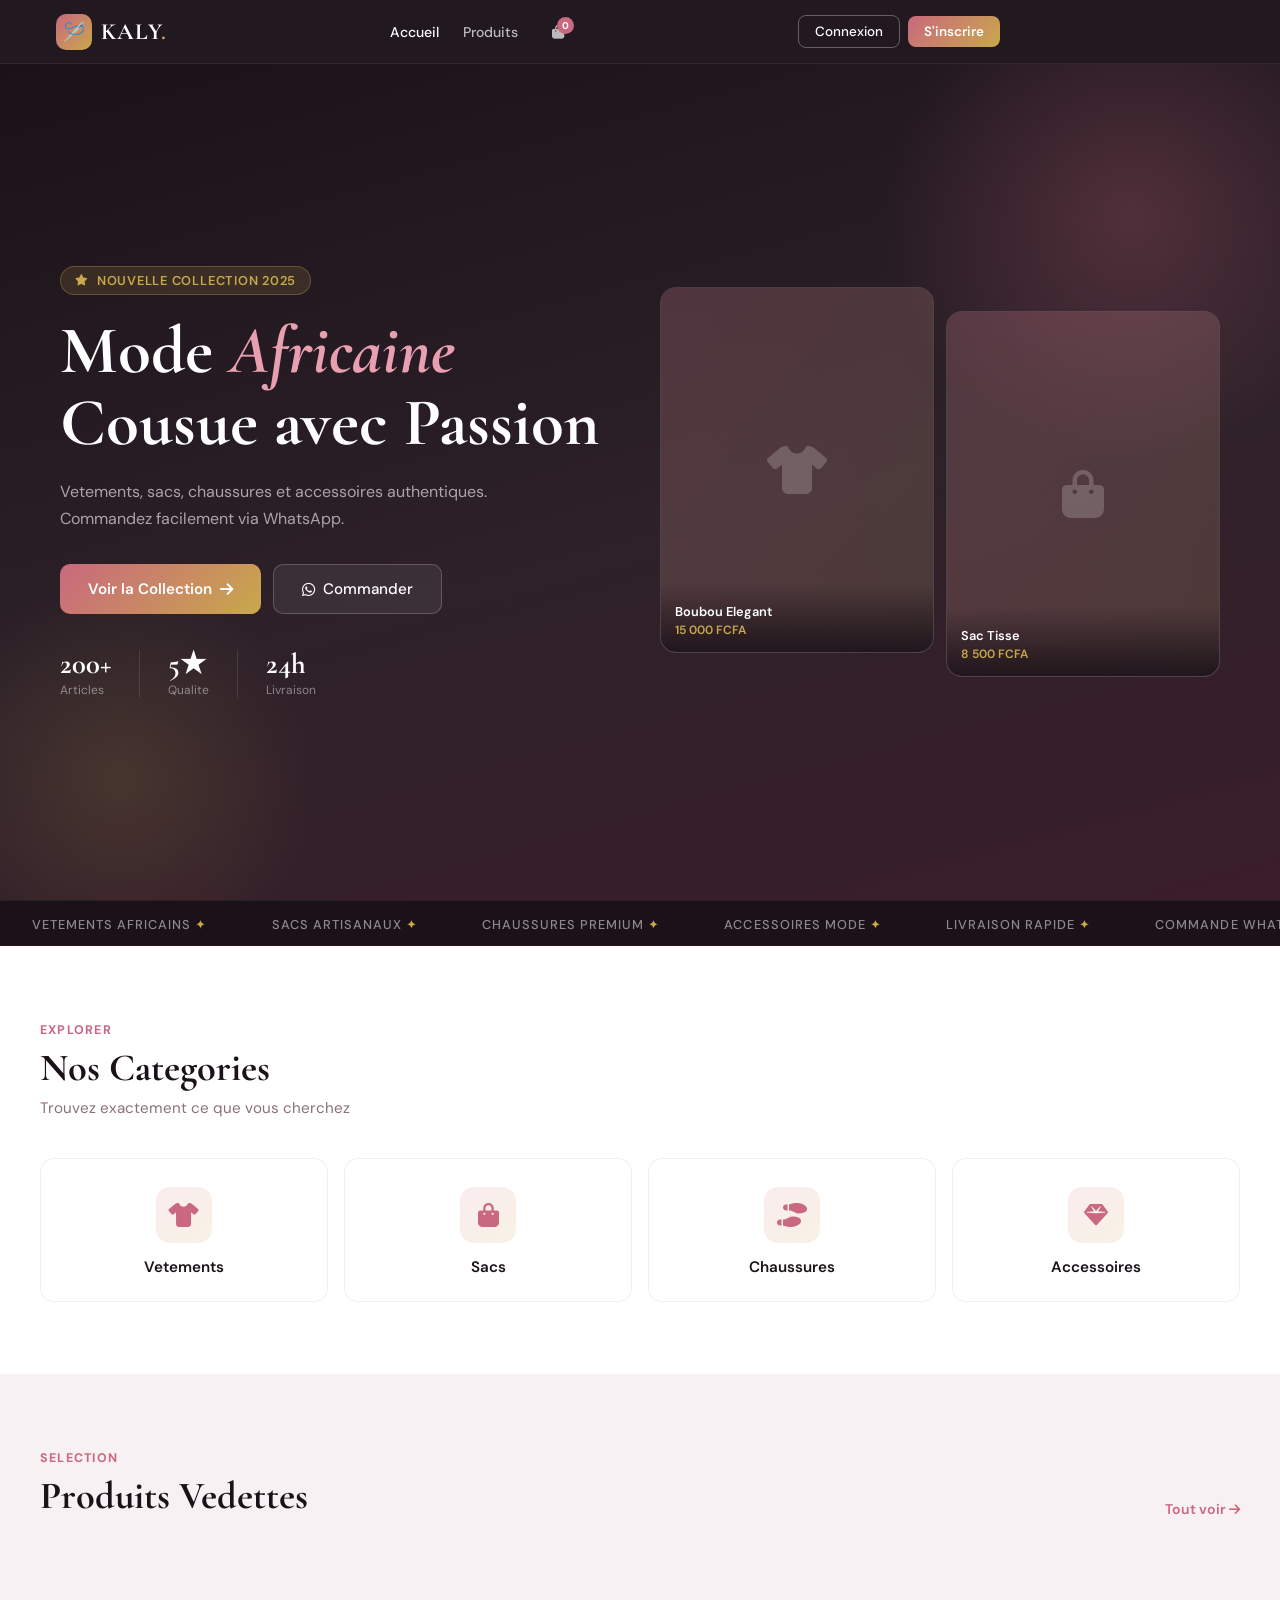
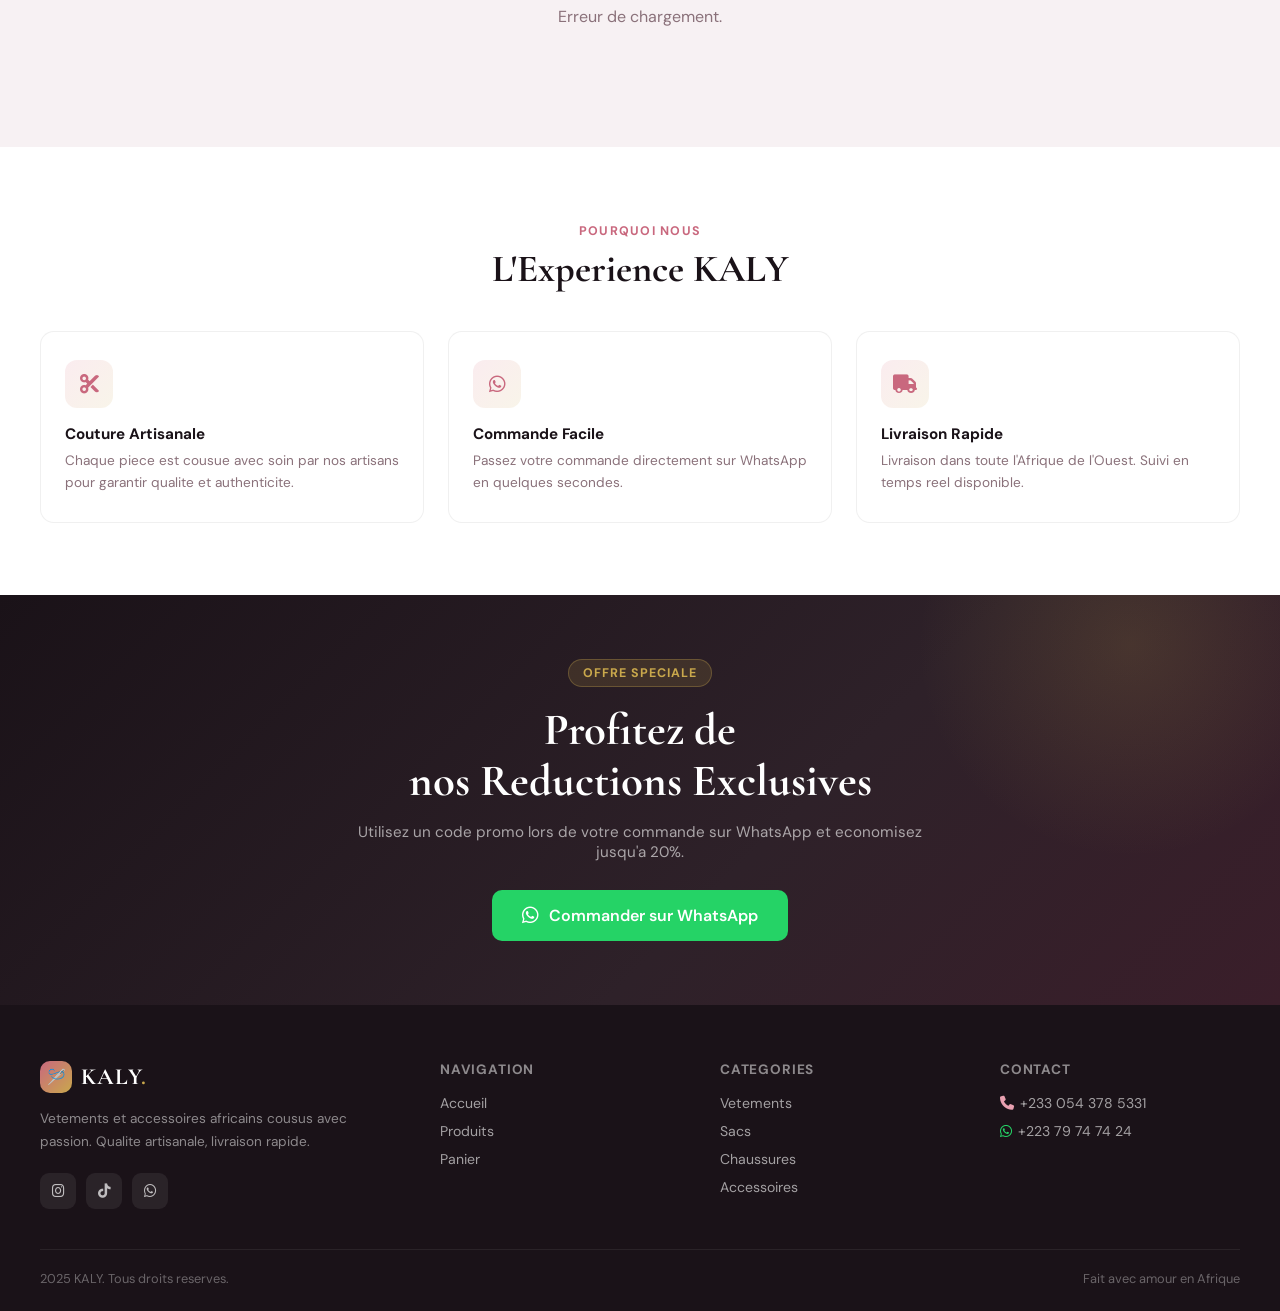
==== commit d578c1c2: "Add files via upload" ====
--- a/index.html
+++ b/index.html
@@ -1,140 +1,651 @@
 <!DOCTYPE html>
 <html lang="fr">
 <head>
-  <meta charset="UTF-8" />
-  <meta name="viewport" content="width=device-width, initial-scale=1.0, maximum-scale=1.0" />
-  <title>KALY 🪡 — Vêtements & Accessoires</title>
-  <link rel="preconnect" href="https://fonts.googleapis.com" />
-  <link rel="preconnect" href="https://fonts.gstatic.com" crossorigin />
-  <link href="https://fonts.googleapis.com/css2?family=Cormorant+Garamond:wght@400;600;700&family=DM+Sans:wght@300;400;500;600&display=swap" rel="stylesheet" />
-  <link rel="stylesheet" href="https://cdnjs.cloudflare.com/ajax/libs/font-awesome/6.4.0/css/all.min.css" />
+  <meta charset="UTF-8">
+  <meta name="viewport" content="width=device-width, initial-scale=1.0">
+  <title>KALY - Vetements et Accessoires</title>
+  <link rel="preconnect" href="https://fonts.googleapis.com">
+  <link rel="preconnect" href="https://fonts.gstatic.com" crossorigin>
+  <link href="https://fonts.googleapis.com/css2?family=Cormorant+Garamond:wght@400;600;700&family=DM+Sans:wght@300;400;500;600&display=swap" rel="stylesheet">
+  <link rel="stylesheet" href="https://cdnjs.cloudflare.com/ajax/libs/font-awesome/6.4.0/css/all.min.css">
   <style>
-    /* ── RESET & ROOT ─────────────────────────────── */
-    *, *::before, *::after { margin: 0; padding: 0; box-sizing: border-box; }
-
-    :root {
-      --rose:        #e8a0b0;
-      --rose-deep:   #c9687e;
-      --gold:        #c9a84c;
-      --gold-light:  #f0d080;
-      --dark:        #1a1218;
-      --mid:         #2e2129;
-      --soft:        #f7f1f3;
-      --muted:       #8a717a;
-      --white:       #ffffff;
-      --green:       #25D366;
-      --radius:      14px;
-      --header-h:    64px;
+    *{margin:0;padding:0;box-sizing:border-box}
+    :root{
+      --rose:#e8a0b0;
+      --rose-deep:#c9687e;
+      --gold:#c9a84c;
+      --dark:#1a1218;
+      --mid:#2e2129;
+      --soft:#f7f1f3;
+      --muted:#8a717a;
+      --white:#ffffff;
+      --green:#25D366;
+      --radius:14px;
+      --hh:64px;
     }
-
-    html { scroll-behavior: smooth; }
-
-    body {
-      font-family: 'DM Sans', sans-serif;
-      background: var(--soft);
-      color: var(--dark);
-      overflow-x: hidden;
+    html{scroll-behavior:smooth}
+    body{font-family:'DM Sans',sans-serif;background:var(--soft);color:var(--dark);overflow-x:hidden}
+
+    /* HEADER */
+    .header{position:sticky;top:0;z-index:200;height:var(--hh);background:rgba(26,18,24,0.97);border-bottom:1px solid rgba(255,255,255,0.06)}
+    .header-inner{max-width:1200px;margin:0 auto;height:100%;display:flex;align-items:center;justify-content:space-between;padding:0 16px}
+    .logo{display:flex;align-items:center;gap:9px;text-decoration:none}
+    .logo-icon{width:36px;height:36px;border-radius:10px;background:linear-gradient(135deg,var(--rose-deep),var(--gold));display:flex;align-items:center;justify-content:center;font-size:18px;flex-shrink:0}
+    .logo-text{font-family:'Cormorant Garamond',serif;font-size:1.45rem;font-weight:700;color:var(--white);letter-spacing:.04em}
+    .logo-text span{color:var(--gold)}
+    .nav-links{display:flex;align-items:center;gap:24px}
+    .nav-links a{color:rgba(255,255,255,.7);text-decoration:none;font-size:.88rem;font-weight:500;transition:color .2s}
+    .nav-links a:hover,.nav-links a.active{color:var(--white)}
+    .cart-btn{position:relative;color:var(--white);text-decoration:none;font-size:1.1rem;padding:6px 10px}
+    .cart-count{position:absolute;top:0;right:0;background:var(--rose-deep);color:var(--white);font-size:.62rem;font-weight:700;width:17px;height:17px;border-radius:50%;display:flex;align-items:center;justify-content:center}
+    .auth-area{display:flex;align-items:center;gap:8px}
+    .btn-login{padding:7px 16px;border:1.5px solid rgba(255,255,255,.3);background:transparent;color:var(--white);border-radius:8px;font-size:.84rem;font-weight:500;cursor:pointer;text-decoration:none;transition:border-color .2s}
+    .btn-login:hover{border-color:var(--rose)}
+    .btn-signup{padding:7px 16px;background:linear-gradient(135deg,var(--rose-deep),var(--gold));color:var(--white);border:none;border-radius:8px;font-size:.84rem;font-weight:600;cursor:pointer;text-decoration:none}
+    .user-menu{position:relative}
+    .user-trigger{display:flex;align-items:center;gap:9px;background:rgba(255,255,255,.07);border:1px solid rgba(255,255,255,.12);border-radius:99px;padding:5px 14px 5px 6px;cursor:pointer}
+    .user-avatar{width:30px;height:30px;border-radius:50%;background:linear-gradient(135deg,var(--rose-deep),var(--gold));display:flex;align-items:center;justify-content:center;color:var(--white);font-size:.78rem;font-weight:700;flex-shrink:0}
+    .user-name{color:var(--white);font-size:.84rem;font-weight:500;max-width:90px;overflow:hidden;white-space:nowrap;text-overflow:ellipsis}
+    .user-dropdown{display:none;position:absolute;top:calc(100% + 10px);right:0;background:var(--mid);border:1px solid rgba(255,255,255,.1);border-radius:var(--radius);padding:8px;min-width:190px;box-shadow:0 20px 40px rgba(0,0,0,.4);z-index:300}
+    .user-dropdown.open{display:block;animation:dropIn .18s ease}
+    @keyframes dropIn{from{opacity:0;transform:translateY(-6px)}to{opacity:1;transform:translateY(0)}}
+    .dd-header{padding:10px 12px 12px;border-bottom:1px solid rgba(255,255,255,.08);margin-bottom:6px}
+    .dd-greet{color:rgba(255,255,255,.5);font-size:.75rem;margin-bottom:2px}
+    .dd-name{color:var(--white);font-weight:600;font-size:.9rem}
+    .dd-item{display:flex;align-items:center;gap:10px;padding:9px 12px;border-radius:8px;color:rgba(255,255,255,.75);font-size:.85rem;text-decoration:none;cursor:pointer;border:none;background:none;width:100%;transition:background .15s}
+    .dd-item:hover{background:rgba(255,255,255,.07);color:var(--white)}
+    .dd-item i{width:16px;color:var(--rose)}
+    .dd-item.logout{color:#f87171}
+    .dd-item.logout i{color:#f87171}
+    .dd-item.logout:hover{background:rgba(248,113,113,.1)}
+    .dd-divider{height:1px;background:rgba(255,255,255,.07);margin:6px 0}
+    .hamburger{display:none;flex-direction:column;gap:5px;cursor:pointer;padding:4px;background:none;border:none}
+    .hamburger span{display:block;width:22px;height:2px;background:var(--white);border-radius:2px}
+    .mobile-cart{display:none;position:relative;color:var(--white);text-decoration:none;font-size:1.15rem}
+
+    /* MOBILE DRAWER */
+    .mob-nav{display:none;position:fixed;inset:0;z-index:190}
+    .mob-nav.open{display:block}
+    .mob-backdrop{position:absolute;inset:0;background:rgba(0,0,0,.6)}
+    .mob-drawer{position:absolute;top:0;right:0;width:min(310px,85vw);height:100%;background:var(--dark);padding:80px 24px 32px;display:flex;flex-direction:column;gap:6px;overflow-y:auto;animation:slideL .25s ease}
+    @keyframes slideL{from{transform:translateX(100%)}to{transform:translateX(0)}}
+    .mob-drawer a,.mob-drawer button{display:flex;align-items:center;gap:14px;padding:13px 16px;border-radius:10px;color:rgba(255,255,255,.8);font-size:.95rem;font-weight:500;text-decoration:none;cursor:pointer;border:none;background:none;width:100%;transition:background .15s}
+    .mob-drawer a i,.mob-drawer button i{width:20px;text-align:center;color:var(--rose)}
+    .mob-drawer a:hover,.mob-drawer button:hover{background:rgba(255,255,255,.06);color:var(--white)}
+    .mob-divider{height:1px;background:rgba(255,255,255,.07);margin:10px 0}
+    .mob-user-card{display:flex;align-items:center;gap:12px;padding:14px 16px;background:rgba(255,255,255,.05);border-radius:12px;margin-bottom:8px}
+    .mob-avatar{width:40px;height:40px;border-radius:50%;background:linear-gradient(135deg,var(--rose-deep),var(--gold));display:flex;align-items:center;justify-content:center;color:var(--white);font-weight:700;font-size:.9rem;flex-shrink:0}
+    .mob-uname{color:var(--white);font-weight:600;font-size:.95rem}
+    .mob-uemail{color:rgba(255,255,255,.4);font-size:.75rem}
+    .mob-auth{display:flex;gap:10px;padding:4px 0 12px}
+    .mob-auth a{flex:1;justify-content:center;padding:12px;border-radius:10px;font-size:.9rem;font-weight:600}
+    .mob-login{background:rgba(255,255,255,.07);color:var(--white)}
+    .mob-register{background:linear-gradient(135deg,var(--rose-deep),var(--gold));color:var(--white)}
+
+    /* HERO */
+    .hero{min-height:calc(100svh - var(--hh));background:linear-gradient(165deg,var(--dark) 0%,var(--mid) 55%,#3a1e2a 100%);position:relative;overflow:hidden;display:flex;align-items:center}
+    .hero-blob1{position:absolute;width:500px;height:500px;background:radial-gradient(circle,rgba(201,104,126,.25) 0%,transparent 70%);top:-100px;right:-100px;pointer-events:none}
+    .hero-blob2{position:absolute;width:400px;height:400px;background:radial-gradient(circle,rgba(201,168,76,.15) 0%,transparent 70%);bottom:-80px;left:-80px;pointer-events:none}
+    .hero-inner{max-width:1200px;margin:0 auto;width:100%;padding:48px 20px;display:grid;grid-template-columns:1fr 1fr;gap:40px;align-items:center;position:relative;z-index:1}
+    .hero-eyebrow{display:inline-flex;align-items:center;gap:8px;background:rgba(201,168,76,.15);border:1px solid rgba(201,168,76,.3);border-radius:99px;padding:5px 14px;color:var(--gold);font-size:.8rem;font-weight:600;letter-spacing:.06em;text-transform:uppercase;margin-bottom:20px}
+    .hero-title{font-family:'Cormorant Garamond',serif;font-size:clamp(2.6rem,7vw,4.2rem);font-weight:700;line-height:1.08;color:var(--white)}
+    .hero-title em{font-style:italic;color:var(--rose)}
+    .hero-sub{color:rgba(255,255,255,.6);font-size:1rem;line-height:1.7;margin:18px 0 32px}
+    .hero-actions{display:flex;gap:12px;flex-wrap:wrap}
+    .btn-primary{padding:14px 28px;background:linear-gradient(135deg,var(--rose-deep),var(--gold));color:var(--white);border:none;border-radius:10px;font-size:.95rem;font-weight:600;cursor:pointer;text-decoration:none;display:inline-flex;align-items:center;gap:8px;transition:transform .2s,box-shadow .2s}
+    .btn-primary:hover{transform:translateY(-2px);box-shadow:0 12px 30px rgba(201,104,126,.4)}
+    .btn-ghost{padding:14px 28px;background:rgba(255,255,255,.07);border:1.5px solid rgba(255,255,255,.2);color:var(--white);border-radius:10px;font-size:.95rem;font-weight:500;cursor:pointer;text-decoration:none;display:inline-flex;align-items:center;gap:8px;transition:background .2s}
+    .btn-ghost:hover{background:rgba(255,255,255,.13)}
+    .hero-stats{display:flex;gap:28px;margin-top:36px}
+    .stat-num{font-family:'Cormorant Garamond',serif;font-size:1.8rem;font-weight:700;color:var(--white);line-height:1}
+    .stat-label{color:rgba(255,255,255,.45);font-size:.75rem;margin-top:3px}
+    .hero-visual{position:relative}
+    .hero-cards{display:grid;grid-template-columns:1fr 1fr;gap:12px}
+    .hero-card{background:rgba(255,255,255,.06);border:1px solid rgba(255,255,255,.1);border-radius:16px;overflow:hidden;aspect-ratio:3/4;position:relative}
+    .hero-card:nth-child(2){margin-top:24px}
+    .hero-card-label{position:absolute;bottom:0;left:0;right:0;background:linear-gradient(to top,rgba(26,18,24,.9) 0%,transparent 100%);padding:20px 14px 14px;color:var(--white);font-size:.8rem;font-weight:600}
+    .hero-card-price{color:var(--gold);font-size:.75rem;margin-top:2px}
+    .hero-placeholder{width:100%;height:100%;background:linear-gradient(135deg,rgba(201,104,126,.2),rgba(201,168,76,.1));display:flex;align-items:center;justify-content:center;color:rgba(255,255,255,.2);font-size:3rem}
+
+    /* TICKER */
+    .ticker{background:var(--dark);border-top:1px solid rgba(255,255,255,.06);overflow:hidden;padding:12px 0;white-space:nowrap}
+    .ticker-track{display:inline-flex;animation:tick 25s linear infinite}
+    @keyframes tick{from{transform:translateX(0)}to{transform:translateX(-50%)}}
+    .ticker-item{padding:0 32px;font-size:.8rem;font-weight:500;color:rgba(255,255,255,.5);text-transform:uppercase;letter-spacing:.08em}
+    .ticker-dot{color:var(--gold)}
+
+    /* SECTIONS */
+    .section{padding:72px 20px}
+    .section-alt{background:var(--white)}
+    .container{max-width:1200px;margin:0 auto}
+    .section-eyebrow{display:inline-block;color:var(--rose-deep);font-size:.78rem;font-weight:700;letter-spacing:.1em;text-transform:uppercase;margin-bottom:8px}
+    .section-title{font-family:'Cormorant Garamond',serif;font-size:clamp(1.7rem,4vw,2.4rem);font-weight:700;color:var(--dark);line-height:1.15}
+    .section-sub{color:var(--muted);font-size:.95rem;margin-top:8px}
+
+    /* CATEGORIES */
+    .cat-grid{display:grid;grid-template-columns:repeat(4,1fr);gap:16px}
+    .cat-card{background:var(--white);border:1px solid rgba(0,0,0,.06);border-radius:var(--radius);padding:28px 20px 24px;text-align:center;cursor:pointer;transition:transform .25s,box-shadow .25s,border-color .25s;text-decoration:none;display:block;color:inherit}
+    .cat-card:hover{transform:translateY(-6px);box-shadow:0 16px 40px rgba(0,0,0,.1);border-color:var(--rose)}
+    .cat-icon{width:56px;height:56px;border-radius:14px;margin:0 auto 14px;background:linear-gradient(135deg,rgba(232,160,176,.2),rgba(201,168,76,.15));display:flex;align-items:center;justify-content:center;font-size:1.5rem}
+    .cat-name{font-weight:600;font-size:.95rem;color:var(--dark)}
+
+    /* PRODUCTS */
+    .product-grid{display:grid;grid-template-columns:repeat(auto-fill,minmax(240px,1fr));gap:20px}
+    .product-card{background:var(--white);border-radius:var(--radius);overflow:hidden;cursor:pointer;transition:transform .25s,box-shadow .25s;box-shadow:0 2px 8px rgba(0,0,0,.06);border:1px solid rgba(0,0,0,.05)}
+    .product-card:hover{transform:translateY(-6px);box-shadow:0 16px 40px rgba(0,0,0,.12)}
+    .prod-img{width:100%;height:260px;overflow:hidden;position:relative;background:var(--soft)}
+    .prod-img img{width:100%;height:100%;object-fit:cover;transition:transform .4s}
+    .product-card:hover .prod-img img{transform:scale(1.07)}
+    .prod-badge{position:absolute;top:10px;left:10px;background:var(--dark);color:var(--gold);font-size:.7rem;font-weight:700;letter-spacing:.04em;padding:4px 10px;border-radius:99px}
+    .prod-body{padding:16px}
+    .prod-cat{color:var(--muted);font-size:.73rem;text-transform:uppercase;letter-spacing:.06em}
+    .prod-name{font-weight:600;font-size:.95rem;color:var(--dark);margin:4px 0 8px;white-space:nowrap;overflow:hidden;text-overflow:ellipsis}
+    .prod-footer{display:flex;justify-content:space-between;align-items:center}
+    .prod-price{font-family:'Cormorant Garamond',serif;font-size:1.25rem;font-weight:700;color:var(--rose-deep)}
+    .stock-dot{width:8px;height:8px;border-radius:50%;background:#10b981;flex-shrink:0}
+    .stock-dot.out{background:#ef4444}
+    .add-btn{display:flex;align-items:center;justify-content:center;gap:6px;width:100%;margin-top:12px;padding:10px;border:none;border-radius:9px;background:var(--dark);color:var(--white);font-size:.85rem;font-weight:600;cursor:pointer;transition:background .2s;font-family:'DM Sans',sans-serif}
+    .add-btn:hover{background:var(--rose-deep)}
+    .add-btn:disabled{background:#ddd;color:#999;cursor:not-allowed}
+
+    /* SKELETON */
+    .skel-card{background:var(--white);border-radius:var(--radius);overflow:hidden;border:1px solid rgba(0,0,0,.05)}
+    .skeleton{background:linear-gradient(90deg,#eee 25%,#f5f5f5 50%,#eee 75%);background-size:200% 100%;animation:shimmer 1.4s infinite;border-radius:8px}
+    @keyframes shimmer{from{background-position:200% 0}to{background-position:-200% 0}}
+    .skel-img{height:260px}
+    .skel-line{height:12px;margin:14px 16px 8px}
+    .skel-line.sm{height:10px;width:60%;margin:8px 16px 16px}
+
+    /* PROMO */
+    .promo-section{background:linear-gradient(135deg,var(--dark) 0%,var(--mid) 60%,#3a1e2a 100%);padding:64px 20px;position:relative;overflow:hidden}
+    .promo-blob{position:absolute;width:500px;height:500px;background:radial-gradient(circle,rgba(201,168,76,.15) 0%,transparent 60%);top:-200px;right:-100px;pointer-events:none}
+    .promo-inner{max-width:600px;margin:0 auto;text-align:center;position:relative;z-index:1}
+    .promo-tag{display:inline-block;background:rgba(201,168,76,.15);border:1px solid rgba(201,168,76,.3);color:var(--gold);font-size:.78rem;font-weight:700;letter-spacing:.08em;text-transform:uppercase;padding:5px 14px;border-radius:99px;margin-bottom:18px}
+    .promo-title{font-family:'Cormorant Garamond',serif;font-size:clamp(1.9rem,5vw,2.8rem);font-weight:700;color:var(--white);line-height:1.15;margin-bottom:14px}
+    .promo-sub{color:rgba(255,255,255,.6);font-size:.95rem;margin-bottom:28px}
+    .wa-btn{display:inline-flex;align-items:center;gap:10px;padding:15px 30px;background:var(--green);color:var(--white);border:none;border-radius:10px;font-size:1rem;font-weight:600;text-decoration:none;transition:transform .2s,box-shadow .2s}
+    .wa-btn:hover{transform:translateY(-2px);box-shadow:0 12px 30px rgba(37,211,102,.35)}
+
+    /* FEATURES */
+    .feat-grid{display:grid;grid-template-columns:repeat(3,1fr);gap:24px}
+    .feat-card{padding:28px 24px;border-radius:var(--radius);background:var(--white);border:1px solid rgba(0,0,0,.06)}
+    .feat-icon{width:48px;height:48px;border-radius:12px;margin-bottom:16px;background:linear-gradient(135deg,rgba(232,160,176,.2),rgba(201,168,76,.12));display:flex;align-items:center;justify-content:center;font-size:1.2rem;color:var(--rose-deep)}
+    .feat-title{font-weight:700;font-size:.95rem;margin-bottom:6px}
+    .feat-desc{color:var(--muted);font-size:.85rem;line-height:1.6}
+
+    /* FOOTER */
+    .footer{background:var(--dark);color:var(--white);padding:56px 20px 24px}
+    .footer-grid{max-width:1200px;margin:0 auto;display:grid;grid-template-columns:1.5fr 1fr 1fr 1fr;gap:40px;margin-bottom:40px}
+    .footer-brand p{color:rgba(255,255,255,.5);font-size:.85rem;line-height:1.7;margin-bottom:20px}
+    .social-row{display:flex;gap:10px}
+    .social-btn{width:36px;height:36px;border-radius:9px;background:rgba(255,255,255,.07);color:rgba(255,255,255,.7);display:flex;align-items:center;justify-content:center;font-size:.9rem;text-decoration:none;transition:background .2s}
+    .social-btn:hover{background:var(--rose-deep);color:var(--white)}
+    .footer-col h4{color:var(--white);font-size:.85rem;font-weight:700;letter-spacing:.06em;text-transform:uppercase;margin-bottom:16px;opacity:.5}
+    .footer-col a,.footer-col p{display:block;color:rgba(255,255,255,.6);font-size:.88rem;text-decoration:none;margin-bottom:10px;transition:color .2s}
+    .footer-col a:hover{color:var(--white)}
+    .footer-bottom{max-width:1200px;margin:0 auto;border-top:1px solid rgba(255,255,255,.07);padding-top:20px;display:flex;justify-content:space-between;align-items:center;flex-wrap:wrap;gap:10px}
+    .footer-bottom p{color:rgba(255,255,255,.35);font-size:.8rem}
+    .footer-logo-row{display:flex;align-items:center;gap:9px;margin-bottom:14px}
+
+    /* TOAST */
+    .toast{position:fixed;bottom:24px;right:20px;display:flex;align-items:center;gap:10px;padding:14px 20px;border-radius:12px;color:var(--white);font-size:.88rem;font-weight:500;box-shadow:0 12px 30px rgba(0,0,0,.25);z-index:9999;animation:toastIn .3s ease}
+    .toast.success{background:#10b981}
+    .toast.error{background:#ef4444}
+    @keyframes toastIn{from{opacity:0;transform:translateY(14px) scale(.95)}to{opacity:1;transform:translateY(0) scale(1)}}
+
+    /* RESPONSIVE */
+    @media(max-width:900px){
+      .hero-inner{grid-template-columns:1fr;text-align:center}
+      .hero-actions{justify-content:center}
+      .hero-stats{justify-content:center}
+      .hero-visual{display:none}
+      .cat-grid{grid-template-columns:repeat(2,1fr)}
+      .feat-grid{grid-template-columns:1fr 1fr}
+      .footer-grid{grid-template-columns:1fr 1fr}
+      .nav-links{display:none}
+      .auth-area{display:none}
+      .hamburger{display:flex}
+      .mobile-cart{display:block}
     }
-
-    /* ── HEADER ──────────────────────────────────── */
-    .header {
-      position: sticky; top: 0; z-index: 200;
-      height: var(--header-h);
-      background: rgba(26,18,24,0.96);
-      backdrop-filter: blur(12px);
-      -webkit-backdrop-filter: blur(12px);
-      border-bottom: 1px solid rgba(255,255,255,0.06);
+    @media(max-width:600px){
+      .section{padding:52px 16px}
+      .cat-grid{grid-template-columns:repeat(2,1fr);gap:12px}
+      .feat-grid{grid-template-columns:1fr}
+      .product-grid{grid-template-columns:repeat(2,1fr);gap:12px}
+      .prod-img{height:180px}
+      .footer-grid{grid-template-columns:1fr 1fr;gap:28px}
     }
-
-    .header-inner {
-      max-width: 1200px; margin: 0 auto;
-      height: 100%;
-      display: flex; align-items: center; justify-content: space-between;
-      padding: 0 16px;
-    }
-
-    .logo { display: flex; align-items: center; gap: 9px; text-decoration: none; }
-    .logo-icon {
-      width: 36px; height: 36px; border-radius: 10px;
-      background: linear-gradient(135deg, var(--rose-deep), var(--gold));
-      display: flex; align-items: center; justify-content: center; font-size: 18px;
-    }
-    .logo-text {
-      font-family: 'Cormorant Garamond', serif;
-      font-size: 1.45rem; font-weight: 700; color: var(--white);
-    }
-    .logo-text span { color: var(--gold); }
-
-    .nav-links { display: flex; align-items: center; gap: 24px; }
-    .nav-links a { color: rgba(255,255,255,.7); text-decoration: none; font-size: .88rem; }
-
-    .cart-btn { position: relative; color: var(--white); text-decoration: none; font-size: 1.1rem; padding: 6px 10px; }
-    .cart-count {
-      position: absolute; top: 0; right: 0;
-      background: var(--rose-deep); color: var(--white); font-size: .62rem;
-      width: 17px; height: 17px; border-radius: 50%;
-      display: flex; align-items: center; justify-content: center;
-    }
-
-    .auth-area { display: flex; align-items: center; gap: 8px; }
-    .btn-login { padding: 7px 16px; border: 1.5px solid rgba(255,255,255,.3); background: transparent; color: var(--white); border-radius: 8px; cursor: pointer; text-decoration: none; }
-    .btn-register { padding: 7px 16px; background: linear-gradient(135deg, var(--rose-deep), var(--gold)); color: var(--white); border: none; border-radius: 8px; cursor: pointer; text-decoration: none; font-weight: 600; }
-
-    /* ── HERO ────────────────────────────────────── */
-    .hero {
-      min-height: calc(100svh - var(--header-h));
-      background: linear-gradient(165deg, var(--dark) 0%, var(--mid) 55%, #3a1e2a 100%);
-      display: flex; align-items: center; position: relative; overflow: hidden;
-    }
-
-    .hero-inner { max-width: 1200px; margin: 0 auto; width: 100%; padding: 48px 20px; color: white; }
-    .hero-title { font-family: 'Cormorant Garamond', serif; font-size: 3.5rem; line-height: 1.1; margin-bottom: 20px; }
-    .hero-sub { color: rgba(255,255,255,0.7); margin-bottom: 30px; font-size: 1.1rem; max-width: 500px; }
-    .btn-hero { padding: 14px 28px; background: linear-gradient(135deg, var(--rose-deep), var(--gold)); color: white; text-decoration: none; border-radius: 10px; font-weight: 600; display: inline-block; }
-
-    /* ── PROMO BANNER (C'est là qu'était l'erreur) ── */
-    .promo-section {
-      background: linear-gradient(135deg, var(--dark) 0%, var(--mid) 60%, #3a1e2a 100%);
-      padding: 64px 20px; position: relative; overflow: hidden;
-      color: white; text-align: center;
+    @media(max-width:400px){
+      .product-grid{grid-template-columns:1fr}
     }
   </style>
 </head>
 <body>
 
-  <header class="header">
-    <div class="header-inner">
-      <a href="#" class="logo">
-        <div class="logo-icon">🪡</div>
+<!-- HEADER -->
+<header class="header">
+  <div class="header-inner">
+    <a href="index.html" class="logo">
+      <div class="logo-icon">&#x1FAA1;</div>
+      <span class="logo-text">KALY<span>.</span></span>
+    </a>
+    <nav class="nav-links">
+      <a href="index.html" class="active">Accueil</a>
+      <a href="products.html">Produits</a>
+      <a href="cart.html" class="cart-btn">
+        <i class="fas fa-shopping-bag"></i>
+        <span class="cart-count">0</span>
+      </a>
+    </nav>
+    <div class="auth-area" id="auth-area"></div>
+    <div style="display:flex;align-items:center;gap:14px">
+      <a href="cart.html" class="mobile-cart" id="mob-cart">
+        <i class="fas fa-shopping-bag"></i>
+        <span class="cart-count">0</span>
+      </a>
+      <button class="hamburger" id="ham-btn">
+        <span></span><span></span><span></span>
+      </button>
+    </div>
+  </div>
+</header>
+
+<!-- MOBILE NAV -->
+<div class="mob-nav" id="mob-nav">
+  <div class="mob-backdrop" id="mob-back"></div>
+  <div class="mob-drawer" id="mob-drawer"></div>
+</div>
+
+<!-- HERO -->
+<section class="hero">
+  <div class="hero-blob1"></div>
+  <div class="hero-blob2"></div>
+  <div class="hero-inner">
+    <div>
+      <div class="hero-eyebrow">
+        <i class="fas fa-star" style="font-size:.7rem"></i>
+        Nouvelle Collection 2025
+      </div>
+      <h1 class="hero-title">Mode <em>Africaine</em><br>Cousue avec Passion</h1>
+      <p class="hero-sub">Vetements, sacs, chaussures et accessoires authentiques.<br>Commandez facilement via WhatsApp.</p>
+      <div class="hero-actions">
+        <a href="products.html" class="btn-primary">Voir la Collection <i class="fas fa-arrow-right"></i></a>
+        <a href="https://wa.me/22379747424" target="_blank" class="btn-ghost"><i class="fab fa-whatsapp"></i> Commander</a>
+      </div>
+      <div class="hero-stats">
+        <div class="stat-item">
+          <div class="stat-num">200+</div>
+          <div class="stat-label">Articles</div>
+        </div>
+        <div class="stat-item" style="border-left:1px solid rgba(255,255,255,.1);padding-left:28px">
+          <div class="stat-num">5&#9733;</div>
+          <div class="stat-label">Qualite</div>
+        </div>
+        <div class="stat-item" style="border-left:1px solid rgba(255,255,255,.1);padding-left:28px">
+          <div class="stat-num">24h</div>
+          <div class="stat-label">Livraison</div>
+        </div>
+      </div>
+    </div>
+    <div class="hero-visual">
+      <div class="hero-cards">
+        <div class="hero-card">
+          <div class="hero-placeholder"><i class="fas fa-tshirt"></i></div>
+          <div class="hero-card-label">Boubou Elegant<div class="hero-card-price">15 000 FCFA</div></div>
+        </div>
+        <div class="hero-card">
+          <div class="hero-placeholder"><i class="fas fa-bag-shopping"></i></div>
+          <div class="hero-card-label">Sac Tisse<div class="hero-card-price">8 500 FCFA</div></div>
+        </div>
+      </div>
+    </div>
+  </div>
+</section>
+
+<!-- TICKER -->
+<div class="ticker">
+  <div class="ticker-track">
+    <span class="ticker-item">Vetements Africains <span class="ticker-dot">&#10022;</span></span>
+    <span class="ticker-item">Sacs Artisanaux <span class="ticker-dot">&#10022;</span></span>
+    <span class="ticker-item">Chaussures Premium <span class="ticker-dot">&#10022;</span></span>
+    <span class="ticker-item">Accessoires Mode <span class="ticker-dot">&#10022;</span></span>
+    <span class="ticker-item">Livraison Rapide <span class="ticker-dot">&#10022;</span></span>
+    <span class="ticker-item">Commande WhatsApp <span class="ticker-dot">&#10022;</span></span>
+    <span class="ticker-item">Vetements Africains <span class="ticker-dot">&#10022;</span></span>
+    <span class="ticker-item">Sacs Artisanaux <span class="ticker-dot">&#10022;</span></span>
+    <span class="ticker-item">Chaussures Premium <span class="ticker-dot">&#10022;</span></span>
+    <span class="ticker-item">Accessoires Mode <span class="ticker-dot">&#10022;</span></span>
+    <span class="ticker-item">Livraison Rapide <span class="ticker-dot">&#10022;</span></span>
+    <span class="ticker-item">Commande WhatsApp <span class="ticker-dot">&#10022;</span></span>
+  </div>
+</div>
+
+<!-- CATEGORIES -->
+<section class="section section-alt">
+  <div class="container">
+    <div style="margin-bottom:40px">
+      <span class="section-eyebrow">Explorer</span>
+      <h2 class="section-title">Nos Categories</h2>
+      <p class="section-sub">Trouvez exactement ce que vous cherchez</p>
+    </div>
+    <div class="cat-grid">
+      <a href="products.html?category=vetements" class="cat-card">
+        <div class="cat-icon"><i class="fas fa-tshirt" style="color:var(--rose-deep)"></i></div>
+        <div class="cat-name">Vetements</div>
+      </a>
+      <a href="products.html?category=sacs" class="cat-card">
+        <div class="cat-icon"><i class="fas fa-bag-shopping" style="color:var(--rose-deep)"></i></div>
+        <div class="cat-name">Sacs</div>
+      </a>
+      <a href="products.html?category=chaussures" class="cat-card">
+        <div class="cat-icon"><i class="fas fa-shoe-prints" style="color:var(--rose-deep)"></i></div>
+        <div class="cat-name">Chaussures</div>
+      </a>
+      <a href="products.html?category=accessoires" class="cat-card">
+        <div class="cat-icon"><i class="fas fa-gem" style="color:var(--rose-deep)"></i></div>
+        <div class="cat-name">Accessoires</div>
+      </a>
+    </div>
+  </div>
+</section>
+
+<!-- FEATURED PRODUCTS -->
+<section class="section">
+  <div class="container">
+    <div style="display:flex;justify-content:space-between;align-items:flex-end;flex-wrap:wrap;gap:12px;margin-bottom:40px">
+      <div>
+        <span class="section-eyebrow">Selection</span>
+        <h2 class="section-title">Produits Vedettes</h2>
+      </div>
+      <a href="products.html" style="color:var(--rose-deep);font-size:.88rem;font-weight:600;text-decoration:none">
+        Tout voir <i class="fas fa-arrow-right" style="font-size:.8rem"></i>
+      </a>
+    </div>
+    <div id="featured-grid" class="product-grid">
+      <div class="skel-card"><div class="skeleton skel-img"></div><div class="skeleton skel-line"></div><div class="skeleton skel-line sm"></div></div>
+      <div class="skel-card"><div class="skeleton skel-img"></div><div class="skeleton skel-line"></div><div class="skeleton skel-line sm"></div></div>
+      <div class="skel-card"><div class="skeleton skel-img"></div><div class="skeleton skel-line"></div><div class="skeleton skel-line sm"></div></div>
+      <div class="skel-card"><div class="skeleton skel-img"></div><div class="skeleton skel-line"></div><div class="skeleton skel-line sm"></div></div>
+    </div>
+  </div>
+</section>
+
+<!-- WHY KALY -->
+<section class="section section-alt">
+  <div class="container">
+    <div style="text-align:center;margin-bottom:40px">
+      <span class="section-eyebrow">Pourquoi nous</span>
+      <h2 class="section-title">L'Experience KALY</h2>
+    </div>
+    <div class="feat-grid">
+      <div class="feat-card">
+        <div class="feat-icon"><i class="fas fa-scissors"></i></div>
+        <div class="feat-title">Couture Artisanale</div>
+        <div class="feat-desc">Chaque piece est cousue avec soin par nos artisans pour garantir qualite et authenticite.</div>
+      </div>
+      <div class="feat-card">
+        <div class="feat-icon"><i class="fab fa-whatsapp"></i></div>
+        <div class="feat-title">Commande Facile</div>
+        <div class="feat-desc">Passez votre commande directement sur WhatsApp en quelques secondes.</div>
+      </div>
+      <div class="feat-card">
+        <div class="feat-icon"><i class="fas fa-truck"></i></div>
+        <div class="feat-title">Livraison Rapide</div>
+        <div class="feat-desc">Livraison dans toute l'Afrique de l'Ouest. Suivi en temps reel disponible.</div>
+      </div>
+    </div>
+  </div>
+</section>
+
+<!-- PROMO -->
+<section class="promo-section">
+  <div class="promo-blob"></div>
+  <div class="promo-inner">
+    <div class="promo-tag">Offre Speciale</div>
+    <h2 class="promo-title">Profitez de<br>nos Reductions Exclusives</h2>
+    <p class="promo-sub">Utilisez un code promo lors de votre commande sur WhatsApp et economisez jusqu'a 20%.</p>
+    <a href="https://wa.me/22379747424" target="_blank" class="wa-btn">
+      <i class="fab fa-whatsapp" style="font-size:1.2rem"></i>
+      Commander sur WhatsApp
+    </a>
+  </div>
+</section>
+
+<!-- FOOTER -->
+<footer class="footer">
+  <div class="footer-grid">
+    <div class="footer-brand">
+      <div class="footer-logo-row">
+        <div class="logo-icon" style="width:32px;height:32px;font-size:15px">&#x1FAA1;</div>
         <span class="logo-text">KALY<span>.</span></span>
-      </a>
-      <nav class="nav-links">
-        <a href="#">Accueil</a>
-        <a href="#">Produits</a>
-        <a href="#" class="cart-btn">
-          <i class="fas fa-shopping-bag"></i>
-          <span class="cart-count">0</span>
-        </a>
-      </nav>
-      <div class="auth-area">
-        <a href="#" class="btn-login">Connexion</a>
-        <a href="#" class="btn-register">S'inscrire</a>
-      </div>
-    </div>
-  </header>
-
-  <section class="hero">
-    <div class="hero-inner">
-      <h1 class="hero-title">L'élégance à votre <em>style</em>.</h1>
-      <p class="hero-sub">Découvrez notre nouvelle collection de vêtements et accessoires conçus pour sublimer votre quotidien.</p>
-      <a href="#" class="btn-hero">Acheter maintenant</a>
-    </div>
-  </section>
-
-  <section class="promo-section">
-    <h2>Besoin d'aide ?</h2>
-    <p>Contactez-nous directement sur WhatsApp pour vos commandes.</p>
-  </section>
-
+      </div>
+      <p>Vetements et accessoires africains cousus avec passion. Qualite artisanale, livraison rapide.</p>
+      <div class="social-row">
+        <a href="https://www.instagram.com/ly.s_clothing_empire_?igsh=cnhoZm5jdWN3eXo1" target="_blank" class="social-btn"><i class="fab fa-instagram"></i></a>
+        <a href="https://www.tiktok.com/@kaly.125" target="_blank" class="social-btn"><i class="fab fa-tiktok"></i></a>
+        <a href="https://wa.me/22379747424" target="_blank" class="social-btn"><i class="fab fa-whatsapp"></i></a>
+      </div>
+    </div>
+    <div class="footer-col">
+      <h4>Navigation</h4>
+      <a href="index.html">Accueil</a>
+      <a href="products.html">Produits</a>
+      <a href="cart.html">Panier</a>
+    </div>
+    <div class="footer-col">
+      <h4>Categories</h4>
+      <a href="products.html?category=vetements">Vetements</a>
+      <a href="products.html?category=sacs">Sacs</a>
+      <a href="products.html?category=chaussures">Chaussures</a>
+      <a href="products.html?category=accessoires">Accessoires</a>
+    </div>
+    <div class="footer-col">
+      <h4>Contact</h4>
+      <p><i class="fas fa-phone" style="margin-right:6px;color:var(--rose)"></i>+233 054 378 5331</p>
+      <p><i class="fab fa-whatsapp" style="margin-right:6px;color:var(--green)"></i>+223 79 74 74 24</p>
+    </div>
+  </div>
+  <div class="footer-bottom">
+    <p>2025 KALY. Tous droits reserves.</p>
+    <p>Fait avec amour en Afrique</p>
+  </div>
+</footer>
+
+<script>
+var API_URL = 'https://kaly-backend.onrender.com/api';
+
+function getUser() {
+  try { return JSON.parse(localStorage.getItem('kaly_user')); } catch(e) { return null; }
+}
+function getInitials(name) {
+  if (!name) return '?';
+  return name.trim().split(' ').map(function(w){ return w[0]; }).slice(0,2).join('').toUpperCase();
+}
+function logout() {
+  localStorage.removeItem('kaly_user');
+  localStorage.removeItem('kaly_token');
+  showToast('Deconnecte avec succes', 'success');
+  setTimeout(renderAuth, 100);
+}
+function closeMob() {
+  document.getElementById('mob-nav').classList.remove('open');
+  document.body.style.overflow = '';
+}
+
+function renderAuth() {
+  var user = getUser();
+  var area = document.getElementById('auth-area');
+  var drawer = document.getElementById('mob-drawer');
+  if (!area) return;
+
+  if (user) {
+    var initials = getInitials(user.name || user.username || user.email || '');
+    var displayName = user.name || user.username || 'Mon compte';
+    var email = user.email || '';
+
+    area.innerHTML =
+      '<div class="user-menu" id="umenu">' +
+        '<div class="user-trigger" id="utrig">' +
+          '<div class="user-avatar">' + initials + '</div>' +
+          '<span class="user-name">' + displayName + '</span>' +
+          '<i class="fas fa-chevron-down" style="color:rgba(255,255,255,.5);font-size:.7rem"></i>' +
+        '</div>' +
+        '<div class="user-dropdown" id="udrop">' +
+          '<div class="dd-header"><div class="dd-greet">Connecte en tant que</div><div class="dd-name">' + displayName + '</div></div>' +
+          '<a href="account.html" class="dd-item"><i class="fas fa-user"></i> Mon profil</a>' +
+          '<a href="orders.html" class="dd-item"><i class="fas fa-box"></i> Mes commandes</a>' +
+          '<div class="dd-divider"></div>' +
+          '<button class="dd-item logout" onclick="logout()"><i class="fas fa-sign-out-alt"></i> Deconnexion</button>' +
+        '</div>' +
+      '</div>';
+
+    var trig = document.getElementById('utrig');
+    var drop = document.getElementById('udrop');
+    trig.addEventListener('click', function(e) {
+      e.stopPropagation();
+      drop.classList.toggle('open');
+    });
+    document.addEventListener('click', function() { drop.classList.remove('open'); });
+
+    if (drawer) {
+      drawer.innerHTML =
+        '<div class="mob-user-card">' +
+          '<div class="mob-avatar">' + initials + '</div>' +
+          '<div><div class="mob-uname">' + displayName + '</div><div class="mob-uemail">' + email + '</div></div>' +
+        '</div>' +
+        '<a href="index.html" onclick="closeMob()"><i class="fas fa-home"></i> Accueil</a>' +
+        '<a href="products.html" onclick="closeMob()"><i class="fas fa-th-large"></i> Produits</a>' +
+        '<a href="cart.html" onclick="closeMob()"><i class="fas fa-shopping-bag"></i> Panier</a>' +
+        '<div class="mob-divider"></div>' +
+        '<a href="account.html" onclick="closeMob()"><i class="fas fa-user"></i> Mon profil</a>' +
+        '<a href="orders.html" onclick="closeMob()"><i class="fas fa-box"></i> Mes commandes</a>' +
+        '<div class="mob-divider"></div>' +
+        '<button onclick="logout();closeMob()"><i class="fas fa-sign-out-alt" style="color:#f87171"></i><span style="color:#f87171">Deconnexion</span></button>';
+    }
+  } else {
+    area.innerHTML =
+      '<a href="login.html" class="btn-login">Connexion</a>' +
+      '<a href="register.html" class="btn-signup">S\'inscrire</a>';
+
+    if (drawer) {
+      drawer.innerHTML =
+        '<div class="mob-auth">' +
+          '<a href="login.html" class="mob-login"><i class="fas fa-sign-in-alt"></i> Connexion</a>' +
+          '<a href="register.html" class="mob-register"><i class="fas fa-user-plus"></i> S\'inscrire</a>' +
+        '</div>' +
+        '<div class="mob-divider"></div>' +
+        '<a href="index.html" onclick="closeMob()"><i class="fas fa-home"></i> Accueil</a>' +
+        '<a href="products.html" onclick="closeMob()"><i class="fas fa-th-large"></i> Produits</a>' +
+        '<a href="cart.html" onclick="closeMob()"><i class="fas fa-shopping-bag"></i> Panier</a>';
+    }
+  }
+}
+
+function getCart() {
+  try { return JSON.parse(localStorage.getItem('kaly_cart')) || []; } catch(e) { return []; }
+}
+function saveCart(cart) {
+  localStorage.setItem('kaly_cart', JSON.stringify(cart));
+  updateCartCount();
+}
+function updateCartCount() {
+  var n = getCart().reduce(function(s,i){ return s + i.quantity; }, 0);
+  var els = document.querySelectorAll('.cart-count');
+  for (var i = 0; i < els.length; i++) { els[i].textContent = n; }
+}
+function addToCart(productId, btn) {
+  if (btn) btn.disabled = true;
+  fetch(API_URL + '/products/' + productId)
+    .then(function(r){ return r.json(); })
+    .then(function(p) {
+      var cart = getCart();
+      var found = false;
+      for (var i = 0; i < cart.length; i++) {
+        if (cart[i]._id === productId) { cart[i].quantity++; found = true; break; }
+      }
+      if (!found) {
+        cart.push({ _id: p._id, name: p.name, price: p.price, image: (p.images && p.images[0]) ? p.images[0] : '', quantity: 1 });
+      }
+      saveCart(cart);
+      showToast('Ajoute au panier', 'success');
+    })
+    .catch(function(){ showToast('Erreur ajout panier', 'error'); })
+    .finally(function(){ if (btn) btn.disabled = false; });
+}
+
+function loadFeaturedProducts() {
+  var grid = document.getElementById('featured-grid');
+  if (!grid) return;
+  fetch(API_URL + '/products?featured=true')
+    .then(function(r){ return r.json(); })
+    .then(function(data) {
+      var list = Array.isArray(data) ? data.slice(0,8) : [];
+      if (!list.length) {
+        grid.innerHTML = '<p style="text-align:center;color:var(--muted);padding:3rem;grid-column:1/-1">Aucun produit vedette.</p>';
+        return;
+      }
+      var html = '';
+      for (var i = 0; i < list.length; i++) {
+        var p = list[i];
+        var img = (p.images && p.images[0]) ? p.images[0] : 'https://via.placeholder.com/400x400?text=KALY';
+        var badge = p.featured ? '<span class="prod-badge">Vedette</span>' : '';
+        var inStock = p.stock > 0;
+        html +=
+          '<div class="product-card" onclick="location.href=\'product-detail.html?id=' + p._id + '\'">' +
+            '<div class="prod-img">' +
+              '<img src="' + img + '" alt="' + p.name + '" loading="lazy">' +
+              badge +
+            '</div>' +
+            '<div class="prod-body">' +
+              '<div class="prod-cat">' + (p.category || '') + '</div>' +
+              '<div class="prod-name">' + p.name + '</div>' +
+              '<div class="prod-footer">' +
+                '<div class="prod-price">' + p.price.toLocaleString() + ' FCFA</div>' +
+                '<div class="stock-dot' + (inStock ? '' : ' out') + '"></div>' +
+              '</div>' +
+              '<button class="add-btn"' + (inStock ? '' : ' disabled') + ' onclick="event.stopPropagation();addToCart(\'' + p._id + '\',this)">' +
+                '<i class="fas fa-cart-plus"></i>' +
+                (inStock ? 'Ajouter au panier' : 'Rupture de stock') +
+              '</button>' +
+            '</div>' +
+          '</div>';
+      }
+      grid.innerHTML = html;
+    })
+    .catch(function(){
+      grid.innerHTML = '<p style="text-align:center;color:var(--muted);padding:3rem;grid-column:1/-1">Erreur de chargement.</p>';
+    });
+}
+
+function showToast(msg, type) {
+  type = type || 'success';
+  var t = document.createElement('div');
+  t.className = 'toast ' + type;
+  t.innerHTML = '<i class="fas fa-' + (type === 'success' ? 'check-circle' : 'exclamation-circle') + '"></i> ' + msg;
+  document.body.appendChild(t);
+  setTimeout(function(){
+    t.style.opacity = '0';
+    t.style.transform = 'translateY(14px)';
+    t.style.transition = 'all .3s';
+    setTimeout(function(){ t.remove(); }, 300);
+  }, 2800);
+}
+
+// Hamburger
+document.getElementById('ham-btn').addEventListener('click', function(){
+  document.getElementById('mob-nav').classList.add('open');
+  document.body.style.overflow = 'hidden';
+});
+document.getElementById('mob-back').addEventListener('click', closeMob);
+
+// Storage sync
+window.addEventListener('storage', function(e){
+  if (e.key === 'kaly_user' || e.key === 'kaly_token') renderAuth();
+});
+
+renderAuth();
+updateCartCount();
+loadFeaturedProducts();
+</script>
 </body>
 </html>
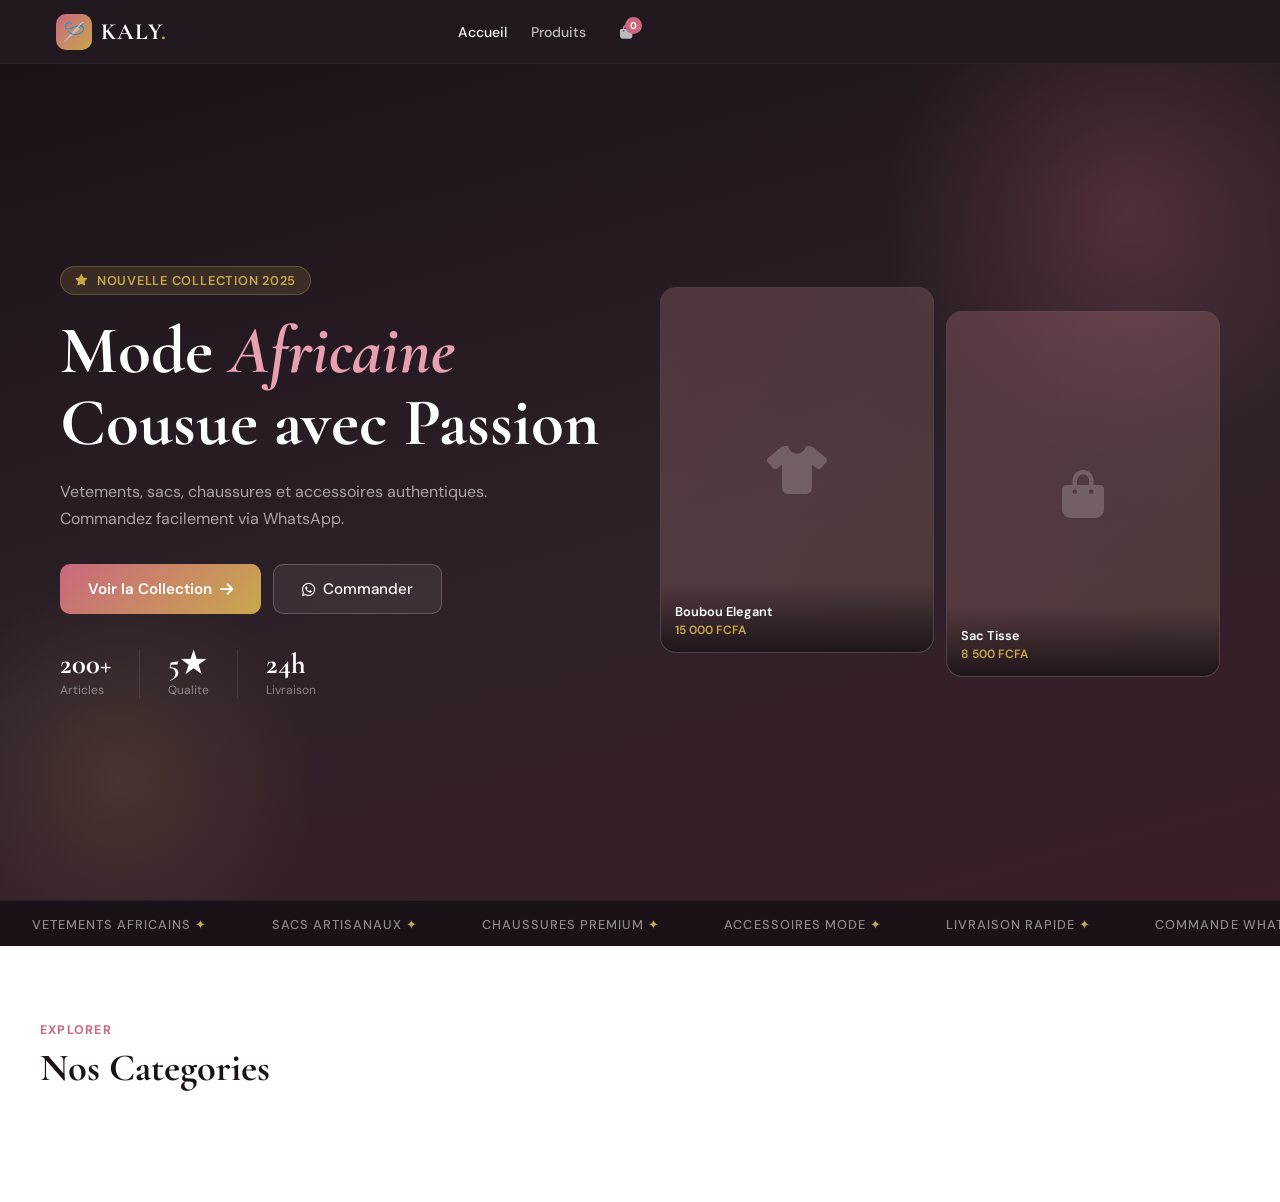
==== commit 9067ba7b: "Update index.html" ====
--- a/index.html
+++ b/index.html
@@ -1,651 +1,232 @@
 <!DOCTYPE html>
 <html lang="fr">
 <head>
-  <meta charset="UTF-8">
-  <meta name="viewport" content="width=device-width, initial-scale=1.0">
-  <title>KALY - Vetements et Accessoires</title>
-  <link rel="preconnect" href="https://fonts.googleapis.com">
-  <link rel="preconnect" href="https://fonts.gstatic.com" crossorigin>
-  <link href="https://fonts.googleapis.com/css2?family=Cormorant+Garamond:wght@400;600;700&family=DM+Sans:wght@300;400;500;600&display=swap" rel="stylesheet">
-  <link rel="stylesheet" href="https://cdnjs.cloudflare.com/ajax/libs/font-awesome/6.4.0/css/all.min.css">
-  <style>
-    *{margin:0;padding:0;box-sizing:border-box}
-    :root{
-      --rose:#e8a0b0;
-      --rose-deep:#c9687e;
-      --gold:#c9a84c;
-      --dark:#1a1218;
-      --mid:#2e2129;
-      --soft:#f7f1f3;
-      --muted:#8a717a;
-      --white:#ffffff;
-      --green:#25D366;
-      --radius:14px;
-      --hh:64px;
-    }
-    html{scroll-behavior:smooth}
-    body{font-family:'DM Sans',sans-serif;background:var(--soft);color:var(--dark);overflow-x:hidden}
-
-    /* HEADER */
-    .header{position:sticky;top:0;z-index:200;height:var(--hh);background:rgba(26,18,24,0.97);border-bottom:1px solid rgba(255,255,255,0.06)}
-    .header-inner{max-width:1200px;margin:0 auto;height:100%;display:flex;align-items:center;justify-content:space-between;padding:0 16px}
-    .logo{display:flex;align-items:center;gap:9px;text-decoration:none}
-    .logo-icon{width:36px;height:36px;border-radius:10px;background:linear-gradient(135deg,var(--rose-deep),var(--gold));display:flex;align-items:center;justify-content:center;font-size:18px;flex-shrink:0}
-    .logo-text{font-family:'Cormorant Garamond',serif;font-size:1.45rem;font-weight:700;color:var(--white);letter-spacing:.04em}
-    .logo-text span{color:var(--gold)}
-    .nav-links{display:flex;align-items:center;gap:24px}
-    .nav-links a{color:rgba(255,255,255,.7);text-decoration:none;font-size:.88rem;font-weight:500;transition:color .2s}
-    .nav-links a:hover,.nav-links a.active{color:var(--white)}
-    .cart-btn{position:relative;color:var(--white);text-decoration:none;font-size:1.1rem;padding:6px 10px}
-    .cart-count{position:absolute;top:0;right:0;background:var(--rose-deep);color:var(--white);font-size:.62rem;font-weight:700;width:17px;height:17px;border-radius:50%;display:flex;align-items:center;justify-content:center}
-    .auth-area{display:flex;align-items:center;gap:8px}
-    .btn-login{padding:7px 16px;border:1.5px solid rgba(255,255,255,.3);background:transparent;color:var(--white);border-radius:8px;font-size:.84rem;font-weight:500;cursor:pointer;text-decoration:none;transition:border-color .2s}
-    .btn-login:hover{border-color:var(--rose)}
-    .btn-signup{padding:7px 16px;background:linear-gradient(135deg,var(--rose-deep),var(--gold));color:var(--white);border:none;border-radius:8px;font-size:.84rem;font-weight:600;cursor:pointer;text-decoration:none}
-    .user-menu{position:relative}
-    .user-trigger{display:flex;align-items:center;gap:9px;background:rgba(255,255,255,.07);border:1px solid rgba(255,255,255,.12);border-radius:99px;padding:5px 14px 5px 6px;cursor:pointer}
-    .user-avatar{width:30px;height:30px;border-radius:50%;background:linear-gradient(135deg,var(--rose-deep),var(--gold));display:flex;align-items:center;justify-content:center;color:var(--white);font-size:.78rem;font-weight:700;flex-shrink:0}
-    .user-name{color:var(--white);font-size:.84rem;font-weight:500;max-width:90px;overflow:hidden;white-space:nowrap;text-overflow:ellipsis}
-    .user-dropdown{display:none;position:absolute;top:calc(100% + 10px);right:0;background:var(--mid);border:1px solid rgba(255,255,255,.1);border-radius:var(--radius);padding:8px;min-width:190px;box-shadow:0 20px 40px rgba(0,0,0,.4);z-index:300}
-    .user-dropdown.open{display:block;animation:dropIn .18s ease}
-    @keyframes dropIn{from{opacity:0;transform:translateY(-6px)}to{opacity:1;transform:translateY(0)}}
-    .dd-header{padding:10px 12px 12px;border-bottom:1px solid rgba(255,255,255,.08);margin-bottom:6px}
-    .dd-greet{color:rgba(255,255,255,.5);font-size:.75rem;margin-bottom:2px}
-    .dd-name{color:var(--white);font-weight:600;font-size:.9rem}
-    .dd-item{display:flex;align-items:center;gap:10px;padding:9px 12px;border-radius:8px;color:rgba(255,255,255,.75);font-size:.85rem;text-decoration:none;cursor:pointer;border:none;background:none;width:100%;transition:background .15s}
-    .dd-item:hover{background:rgba(255,255,255,.07);color:var(--white)}
-    .dd-item i{width:16px;color:var(--rose)}
-    .dd-item.logout{color:#f87171}
-    .dd-item.logout i{color:#f87171}
-    .dd-item.logout:hover{background:rgba(248,113,113,.1)}
-    .dd-divider{height:1px;background:rgba(255,255,255,.07);margin:6px 0}
-    .hamburger{display:none;flex-direction:column;gap:5px;cursor:pointer;padding:4px;background:none;border:none}
-    .hamburger span{display:block;width:22px;height:2px;background:var(--white);border-radius:2px}
-    .mobile-cart{display:none;position:relative;color:var(--white);text-decoration:none;font-size:1.15rem}
-
-    /* MOBILE DRAWER */
-    .mob-nav{display:none;position:fixed;inset:0;z-index:190}
-    .mob-nav.open{display:block}
-    .mob-backdrop{position:absolute;inset:0;background:rgba(0,0,0,.6)}
-    .mob-drawer{position:absolute;top:0;right:0;width:min(310px,85vw);height:100%;background:var(--dark);padding:80px 24px 32px;display:flex;flex-direction:column;gap:6px;overflow-y:auto;animation:slideL .25s ease}
-    @keyframes slideL{from{transform:translateX(100%)}to{transform:translateX(0)}}
-    .mob-drawer a,.mob-drawer button{display:flex;align-items:center;gap:14px;padding:13px 16px;border-radius:10px;color:rgba(255,255,255,.8);font-size:.95rem;font-weight:500;text-decoration:none;cursor:pointer;border:none;background:none;width:100%;transition:background .15s}
-    .mob-drawer a i,.mob-drawer button i{width:20px;text-align:center;color:var(--rose)}
-    .mob-drawer a:hover,.mob-drawer button:hover{background:rgba(255,255,255,.06);color:var(--white)}
-    .mob-divider{height:1px;background:rgba(255,255,255,.07);margin:10px 0}
-    .mob-user-card{display:flex;align-items:center;gap:12px;padding:14px 16px;background:rgba(255,255,255,.05);border-radius:12px;margin-bottom:8px}
-    .mob-avatar{width:40px;height:40px;border-radius:50%;background:linear-gradient(135deg,var(--rose-deep),var(--gold));display:flex;align-items:center;justify-content:center;color:var(--white);font-weight:700;font-size:.9rem;flex-shrink:0}
-    .mob-uname{color:var(--white);font-weight:600;font-size:.95rem}
-    .mob-uemail{color:rgba(255,255,255,.4);font-size:.75rem}
-    .mob-auth{display:flex;gap:10px;padding:4px 0 12px}
-    .mob-auth a{flex:1;justify-content:center;padding:12px;border-radius:10px;font-size:.9rem;font-weight:600}
-    .mob-login{background:rgba(255,255,255,.07);color:var(--white)}
-    .mob-register{background:linear-gradient(135deg,var(--rose-deep),var(--gold));color:var(--white)}
-
-    /* HERO */
-    .hero{min-height:calc(100svh - var(--hh));background:linear-gradient(165deg,var(--dark) 0%,var(--mid) 55%,#3a1e2a 100%);position:relative;overflow:hidden;display:flex;align-items:center}
-    .hero-blob1{position:absolute;width:500px;height:500px;background:radial-gradient(circle,rgba(201,104,126,.25) 0%,transparent 70%);top:-100px;right:-100px;pointer-events:none}
-    .hero-blob2{position:absolute;width:400px;height:400px;background:radial-gradient(circle,rgba(201,168,76,.15) 0%,transparent 70%);bottom:-80px;left:-80px;pointer-events:none}
-    .hero-inner{max-width:1200px;margin:0 auto;width:100%;padding:48px 20px;display:grid;grid-template-columns:1fr 1fr;gap:40px;align-items:center;position:relative;z-index:1}
-    .hero-eyebrow{display:inline-flex;align-items:center;gap:8px;background:rgba(201,168,76,.15);border:1px solid rgba(201,168,76,.3);border-radius:99px;padding:5px 14px;color:var(--gold);font-size:.8rem;font-weight:600;letter-spacing:.06em;text-transform:uppercase;margin-bottom:20px}
-    .hero-title{font-family:'Cormorant Garamond',serif;font-size:clamp(2.6rem,7vw,4.2rem);font-weight:700;line-height:1.08;color:var(--white)}
-    .hero-title em{font-style:italic;color:var(--rose)}
-    .hero-sub{color:rgba(255,255,255,.6);font-size:1rem;line-height:1.7;margin:18px 0 32px}
-    .hero-actions{display:flex;gap:12px;flex-wrap:wrap}
-    .btn-primary{padding:14px 28px;background:linear-gradient(135deg,var(--rose-deep),var(--gold));color:var(--white);border:none;border-radius:10px;font-size:.95rem;font-weight:600;cursor:pointer;text-decoration:none;display:inline-flex;align-items:center;gap:8px;transition:transform .2s,box-shadow .2s}
-    .btn-primary:hover{transform:translateY(-2px);box-shadow:0 12px 30px rgba(201,104,126,.4)}
-    .btn-ghost{padding:14px 28px;background:rgba(255,255,255,.07);border:1.5px solid rgba(255,255,255,.2);color:var(--white);border-radius:10px;font-size:.95rem;font-weight:500;cursor:pointer;text-decoration:none;display:inline-flex;align-items:center;gap:8px;transition:background .2s}
-    .btn-ghost:hover{background:rgba(255,255,255,.13)}
-    .hero-stats{display:flex;gap:28px;margin-top:36px}
-    .stat-num{font-family:'Cormorant Garamond',serif;font-size:1.8rem;font-weight:700;color:var(--white);line-height:1}
-    .stat-label{color:rgba(255,255,255,.45);font-size:.75rem;margin-top:3px}
-    .hero-visual{position:relative}
-    .hero-cards{display:grid;grid-template-columns:1fr 1fr;gap:12px}
-    .hero-card{background:rgba(255,255,255,.06);border:1px solid rgba(255,255,255,.1);border-radius:16px;overflow:hidden;aspect-ratio:3/4;position:relative}
-    .hero-card:nth-child(2){margin-top:24px}
-    .hero-card-label{position:absolute;bottom:0;left:0;right:0;background:linear-gradient(to top,rgba(26,18,24,.9) 0%,transparent 100%);padding:20px 14px 14px;color:var(--white);font-size:.8rem;font-weight:600}
-    .hero-card-price{color:var(--gold);font-size:.75rem;margin-top:2px}
-    .hero-placeholder{width:100%;height:100%;background:linear-gradient(135deg,rgba(201,104,126,.2),rgba(201,168,76,.1));display:flex;align-items:center;justify-content:center;color:rgba(255,255,255,.2);font-size:3rem}
-
-    /* TICKER */
-    .ticker{background:var(--dark);border-top:1px solid rgba(255,255,255,.06);overflow:hidden;padding:12px 0;white-space:nowrap}
-    .ticker-track{display:inline-flex;animation:tick 25s linear infinite}
-    @keyframes tick{from{transform:translateX(0)}to{transform:translateX(-50%)}}
-    .ticker-item{padding:0 32px;font-size:.8rem;font-weight:500;color:rgba(255,255,255,.5);text-transform:uppercase;letter-spacing:.08em}
-    .ticker-dot{color:var(--gold)}
-
-    /* SECTIONS */
-    .section{padding:72px 20px}
-    .section-alt{background:var(--white)}
-    .container{max-width:1200px;margin:0 auto}
-    .section-eyebrow{display:inline-block;color:var(--rose-deep);font-size:.78rem;font-weight:700;letter-spacing:.1em;text-transform:uppercase;margin-bottom:8px}
-    .section-title{font-family:'Cormorant Garamond',serif;font-size:clamp(1.7rem,4vw,2.4rem);font-weight:700;color:var(--dark);line-height:1.15}
-    .section-sub{color:var(--muted);font-size:.95rem;margin-top:8px}
-
-    /* CATEGORIES */
-    .cat-grid{display:grid;grid-template-columns:repeat(4,1fr);gap:16px}
-    .cat-card{background:var(--white);border:1px solid rgba(0,0,0,.06);border-radius:var(--radius);padding:28px 20px 24px;text-align:center;cursor:pointer;transition:transform .25s,box-shadow .25s,border-color .25s;text-decoration:none;display:block;color:inherit}
-    .cat-card:hover{transform:translateY(-6px);box-shadow:0 16px 40px rgba(0,0,0,.1);border-color:var(--rose)}
-    .cat-icon{width:56px;height:56px;border-radius:14px;margin:0 auto 14px;background:linear-gradient(135deg,rgba(232,160,176,.2),rgba(201,168,76,.15));display:flex;align-items:center;justify-content:center;font-size:1.5rem}
-    .cat-name{font-weight:600;font-size:.95rem;color:var(--dark)}
-
-    /* PRODUCTS */
-    .product-grid{display:grid;grid-template-columns:repeat(auto-fill,minmax(240px,1fr));gap:20px}
-    .product-card{background:var(--white);border-radius:var(--radius);overflow:hidden;cursor:pointer;transition:transform .25s,box-shadow .25s;box-shadow:0 2px 8px rgba(0,0,0,.06);border:1px solid rgba(0,0,0,.05)}
-    .product-card:hover{transform:translateY(-6px);box-shadow:0 16px 40px rgba(0,0,0,.12)}
-    .prod-img{width:100%;height:260px;overflow:hidden;position:relative;background:var(--soft)}
-    .prod-img img{width:100%;height:100%;object-fit:cover;transition:transform .4s}
-    .product-card:hover .prod-img img{transform:scale(1.07)}
-    .prod-badge{position:absolute;top:10px;left:10px;background:var(--dark);color:var(--gold);font-size:.7rem;font-weight:700;letter-spacing:.04em;padding:4px 10px;border-radius:99px}
-    .prod-body{padding:16px}
-    .prod-cat{color:var(--muted);font-size:.73rem;text-transform:uppercase;letter-spacing:.06em}
-    .prod-name{font-weight:600;font-size:.95rem;color:var(--dark);margin:4px 0 8px;white-space:nowrap;overflow:hidden;text-overflow:ellipsis}
-    .prod-footer{display:flex;justify-content:space-between;align-items:center}
-    .prod-price{font-family:'Cormorant Garamond',serif;font-size:1.25rem;font-weight:700;color:var(--rose-deep)}
-    .stock-dot{width:8px;height:8px;border-radius:50%;background:#10b981;flex-shrink:0}
-    .stock-dot.out{background:#ef4444}
-    .add-btn{display:flex;align-items:center;justify-content:center;gap:6px;width:100%;margin-top:12px;padding:10px;border:none;border-radius:9px;background:var(--dark);color:var(--white);font-size:.85rem;font-weight:600;cursor:pointer;transition:background .2s;font-family:'DM Sans',sans-serif}
-    .add-btn:hover{background:var(--rose-deep)}
-    .add-btn:disabled{background:#ddd;color:#999;cursor:not-allowed}
-
-    /* SKELETON */
-    .skel-card{background:var(--white);border-radius:var(--radius);overflow:hidden;border:1px solid rgba(0,0,0,.05)}
-    .skeleton{background:linear-gradient(90deg,#eee 25%,#f5f5f5 50%,#eee 75%);background-size:200% 100%;animation:shimmer 1.4s infinite;border-radius:8px}
-    @keyframes shimmer{from{background-position:200% 0}to{background-position:-200% 0}}
-    .skel-img{height:260px}
-    .skel-line{height:12px;margin:14px 16px 8px}
-    .skel-line.sm{height:10px;width:60%;margin:8px 16px 16px}
-
-    /* PROMO */
-    .promo-section{background:linear-gradient(135deg,var(--dark) 0%,var(--mid) 60%,#3a1e2a 100%);padding:64px 20px;position:relative;overflow:hidden}
-    .promo-blob{position:absolute;width:500px;height:500px;background:radial-gradient(circle,rgba(201,168,76,.15) 0%,transparent 60%);top:-200px;right:-100px;pointer-events:none}
-    .promo-inner{max-width:600px;margin:0 auto;text-align:center;position:relative;z-index:1}
-    .promo-tag{display:inline-block;background:rgba(201,168,76,.15);border:1px solid rgba(201,168,76,.3);color:var(--gold);font-size:.78rem;font-weight:700;letter-spacing:.08em;text-transform:uppercase;padding:5px 14px;border-radius:99px;margin-bottom:18px}
-    .promo-title{font-family:'Cormorant Garamond',serif;font-size:clamp(1.9rem,5vw,2.8rem);font-weight:700;color:var(--white);line-height:1.15;margin-bottom:14px}
-    .promo-sub{color:rgba(255,255,255,.6);font-size:.95rem;margin-bottom:28px}
-    .wa-btn{display:inline-flex;align-items:center;gap:10px;padding:15px 30px;background:var(--green);color:var(--white);border:none;border-radius:10px;font-size:1rem;font-weight:600;text-decoration:none;transition:transform .2s,box-shadow .2s}
-    .wa-btn:hover{transform:translateY(-2px);box-shadow:0 12px 30px rgba(37,211,102,.35)}
-
-    /* FEATURES */
-    .feat-grid{display:grid;grid-template-columns:repeat(3,1fr);gap:24px}
-    .feat-card{padding:28px 24px;border-radius:var(--radius);background:var(--white);border:1px solid rgba(0,0,0,.06)}
-    .feat-icon{width:48px;height:48px;border-radius:12px;margin-bottom:16px;background:linear-gradient(135deg,rgba(232,160,176,.2),rgba(201,168,76,.12));display:flex;align-items:center;justify-content:center;font-size:1.2rem;color:var(--rose-deep)}
-    .feat-title{font-weight:700;font-size:.95rem;margin-bottom:6px}
-    .feat-desc{color:var(--muted);font-size:.85rem;line-height:1.6}
-
-    /* FOOTER */
-    .footer{background:var(--dark);color:var(--white);padding:56px 20px 24px}
-    .footer-grid{max-width:1200px;margin:0 auto;display:grid;grid-template-columns:1.5fr 1fr 1fr 1fr;gap:40px;margin-bottom:40px}
-    .footer-brand p{color:rgba(255,255,255,.5);font-size:.85rem;line-height:1.7;margin-bottom:20px}
-    .social-row{display:flex;gap:10px}
-    .social-btn{width:36px;height:36px;border-radius:9px;background:rgba(255,255,255,.07);color:rgba(255,255,255,.7);display:flex;align-items:center;justify-content:center;font-size:.9rem;text-decoration:none;transition:background .2s}
-    .social-btn:hover{background:var(--rose-deep);color:var(--white)}
-    .footer-col h4{color:var(--white);font-size:.85rem;font-weight:700;letter-spacing:.06em;text-transform:uppercase;margin-bottom:16px;opacity:.5}
-    .footer-col a,.footer-col p{display:block;color:rgba(255,255,255,.6);font-size:.88rem;text-decoration:none;margin-bottom:10px;transition:color .2s}
-    .footer-col a:hover{color:var(--white)}
-    .footer-bottom{max-width:1200px;margin:0 auto;border-top:1px solid rgba(255,255,255,.07);padding-top:20px;display:flex;justify-content:space-between;align-items:center;flex-wrap:wrap;gap:10px}
-    .footer-bottom p{color:rgba(255,255,255,.35);font-size:.8rem}
-    .footer-logo-row{display:flex;align-items:center;gap:9px;margin-bottom:14px}
-
-    /* TOAST */
-    .toast{position:fixed;bottom:24px;right:20px;display:flex;align-items:center;gap:10px;padding:14px 20px;border-radius:12px;color:var(--white);font-size:.88rem;font-weight:500;box-shadow:0 12px 30px rgba(0,0,0,.25);z-index:9999;animation:toastIn .3s ease}
-    .toast.success{background:#10b981}
-    .toast.error{background:#ef4444}
-    @keyframes toastIn{from{opacity:0;transform:translateY(14px) scale(.95)}to{opacity:1;transform:translateY(0) scale(1)}}
-
-    /* RESPONSIVE */
-    @media(max-width:900px){
-      .hero-inner{grid-template-columns:1fr;text-align:center}
-      .hero-actions{justify-content:center}
-      .hero-stats{justify-content:center}
-      .hero-visual{display:none}
-      .cat-grid{grid-template-columns:repeat(2,1fr)}
-      .feat-grid{grid-template-columns:1fr 1fr}
-      .footer-grid{grid-template-columns:1fr 1fr}
-      .nav-links{display:none}
-      .auth-area{display:none}
-      .hamburger{display:flex}
-      .mobile-cart{display:block}
-    }
-    @media(max-width:600px){
-      .section{padding:52px 16px}
-      .cat-grid{grid-template-columns:repeat(2,1fr);gap:12px}
-      .feat-grid{grid-template-columns:1fr}
-      .product-grid{grid-template-columns:repeat(2,1fr);gap:12px}
-      .prod-img{height:180px}
-      .footer-grid{grid-template-columns:1fr 1fr;gap:28px}
-    }
-    @media(max-width:400px){
-      .product-grid{grid-template-columns:1fr}
-    }
-  </style>
+<meta charset="UTF-8">
+<meta name="viewport" content="width=device-width, initial-scale=1.0">
+<title>KALY - Vetements et Accessoires</title>
+<link rel="preconnect" href="https://fonts.googleapis.com">
+<link rel="preconnect" href="https://fonts.gstatic.com" crossorigin>
+<link href="https://fonts.googleapis.com/css2?family=Cormorant+Garamond:wght@400;600;700&family=DM+Sans:wght@300;400;500;600&display=swap" rel="stylesheet">
+<link rel="stylesheet" href="https://cdnjs.cloudflare.com/ajax/libs/font-awesome/6.4.0/css/all.min.css">
+<style>
+*,*::before,*::after{margin:0;padding:0;box-sizing:border-box}
+:root{--rose:#e8a0b0;--rd:#c9687e;--gold:#c9a84c;--dark:#1a1218;--mid:#2e2129;--soft:#f7f1f3;--muted:#8a717a;--w:#fff;--green:#25D366;--r:14px;--hh:64px}
+html{scroll-behavior:smooth}
+body{font-family:'DM Sans',sans-serif;background:var(--soft);color:var(--dark);overflow-x:hidden}
+/* HEADER */
+.hdr{position:sticky;top:0;z-index:200;height:var(--hh);background:rgba(26,18,24,.97);border-bottom:1px solid rgba(255,255,255,.06)}
+.hdi{max-width:1200px;margin:0 auto;height:100%;display:flex;align-items:center;justify-content:space-between;padding:0 16px}
+.logo{display:flex;align-items:center;gap:9px;text-decoration:none}
+.lic{width:36px;height:36px;border-radius:10px;background:linear-gradient(135deg,var(--rd),var(--gold));display:flex;align-items:center;justify-content:center;font-size:18px;flex-shrink:0}
+.ltx{font-family:'Cormorant Garamond',serif;font-size:1.45rem;font-weight:700;color:var(--w);letter-spacing:.04em}
+.ltx span{color:var(--gold)}
+.nav{display:flex;align-items:center;gap:24px}
+.nav a{color:rgba(255,255,255,.7);text-decoration:none;font-size:.88rem;font-weight:500;transition:color .2s}
+.nav a:hover,.nav a.act{color:var(--w)}
+.cbt{position:relative;color:var(--w);text-decoration:none;font-size:1.1rem;padding:6px 10px}
+.cc{position:absolute;top:0;right:0;background:var(--rd);color:var(--w);font-size:.62rem;font-weight:700;width:17px;height:17px;border-radius:50%;display:flex;align-items:center;justify-content:center}
+.aar{display:flex;align-items:center;gap:8px}
+.bln{padding:7px 16px;border:1.5px solid rgba(255,255,255,.3);background:transparent;color:var(--w);border-radius:8px;font-size:.84rem;font-weight:500;cursor:pointer;text-decoration:none;transition:border-color .2s}
+.bln:hover{border-color:var(--rose)}
+.bsg{padding:7px 16px;background:linear-gradient(135deg,var(--rd),var(--gold));color:var(--w);border:none;border-radius:8px;font-size:.84rem;font-weight:600;cursor:pointer;text-decoration:none}
+.umenu{position:relative}
+.utrig{display:flex;align-items:center;gap:9px;background:rgba(255,255,255,.07);border:1px solid rgba(255,255,255,.12);border-radius:99px;padding:5px 14px 5px 6px;cursor:pointer}
+.uav{width:30px;height:30px;border-radius:50%;background:linear-gradient(135deg,var(--rd),var(--gold));display:flex;align-items:center;justify-content:center;color:var(--w);font-size:.78rem;font-weight:700}
+.unm{color:var(--w);font-size:.84rem;font-weight:500;max-width:90px;overflow:hidden;white-space:nowrap;text-overflow:ellipsis}
+.udrop{display:none;position:absolute;top:calc(100% + 10px);right:0;background:var(--mid);border:1px solid rgba(255,255,255,.1);border-radius:var(--r);padding:8px;min-width:190px;box-shadow:0 20px 40px rgba(0,0,0,.4);z-index:300}
+.udrop.open{display:block;animation:ddi .18s ease}
+@keyframes ddi{from{opacity:0;transform:translateY(-6px)}to{opacity:1;transform:translateY(0)}}
+.ddh{padding:10px 12px 12px;border-bottom:1px solid rgba(255,255,255,.08);margin-bottom:6px}
+.ddg{color:rgba(255,255,255,.5);font-size:.75rem;margin-bottom:2px}
+.ddn{color:var(--w);font-weight:600;font-size:.9rem}
+.ddi2{display:flex;align-items:center;gap:10px;padding:9px 12px;border-radius:8px;color:rgba(255,255,255,.75);font-size:.85rem;text-decoration:none;cursor:pointer;border:none;background:none;width:100%;transition:background .15s;font-family:'DM Sans',sans-serif}
+.ddi2:hover{background:rgba(255,255,255,.07);color:var(--w)}.ddi2 i{width:16px;color:var(--rose)}
+.ddi2.lo{color:#f87171}.ddi2.lo i{color:#f87171}.ddi2.lo:hover{background:rgba(248,113,113,.1)}
+.ddv{height:1px;background:rgba(255,255,255,.07);margin:6px 0}
+.ham{display:none;flex-direction:column;gap:5px;cursor:pointer;padding:4px;background:none;border:none}
+.ham span{display:block;width:22px;height:2px;background:var(--w);border-radius:2px}
+.mcbt{display:none;position:relative;color:var(--w);text-decoration:none;font-size:1.15rem}
+.mnav{display:none;position:fixed;inset:0;z-index:190}.mnav.open{display:block}
+.mbk{position:absolute;inset:0;background:rgba(0,0,0,.6)}
+.mdr{position:absolute;top:0;right:0;width:min(310px,85vw);height:100%;background:var(--dark);padding:80px 24px 32px;display:flex;flex-direction:column;gap:6px;overflow-y:auto;animation:sli .25s ease}
+@keyframes sli{from{transform:translateX(100%)}to{transform:translateX(0)}}
+.mdr a,.mdr button{display:flex;align-items:center;gap:14px;padding:13px 16px;border-radius:10px;color:rgba(255,255,255,.8);font-size:.95rem;font-weight:500;text-decoration:none;cursor:pointer;border:none;background:none;width:100%;transition:background .15s;font-family:'DM Sans',sans-serif}
+.mdr a i,.mdr button i{width:20px;text-align:center;color:var(--rose)}
+.mdr a:hover,.mdr button:hover{background:rgba(255,255,255,.06);color:var(--w)}
+.mdv{height:1px;background:rgba(255,255,255,.07);margin:10px 0}
+.muc{display:flex;align-items:center;gap:12px;padding:14px 16px;background:rgba(255,255,255,.05);border-radius:12px;margin-bottom:8px}
+.muav{width:40px;height:40px;border-radius:50%;background:linear-gradient(135deg,var(--rd),var(--gold));display:flex;align-items:center;justify-content:center;color:var(--w);font-weight:700;font-size:.9rem;flex-shrink:0}
+.mun{color:var(--w);font-weight:600;font-size:.95rem}
+.mue{color:rgba(255,255,255,.4);font-size:.75rem}
+.mab{display:flex;gap:10px;padding:4px 0 12px}
+.mab a{flex:1;justify-content:center;padding:12px;border-radius:10px;font-size:.9rem;font-weight:600}
+.mlo{background:rgba(255,255,255,.07);color:var(--w)}.mrg{background:linear-gradient(135deg,var(--rd),var(--gold));color:var(--w)}
+/* HERO */
+.hero{min-height:calc(100svh - var(--hh));background:linear-gradient(165deg,var(--dark) 0%,var(--mid) 55%,#3a1e2a 100%);position:relative;overflow:hidden;display:flex;align-items:center}
+.hb1{position:absolute;width:500px;height:500px;background:radial-gradient(circle,rgba(201,104,126,.25) 0%,transparent 70%);top:-100px;right:-100px;pointer-events:none}
+.hb2{position:absolute;width:400px;height:400px;background:radial-gradient(circle,rgba(201,168,76,.15) 0%,transparent 70%);bottom:-80px;left:-80px;pointer-events:none}
+.hi{max-width:1200px;margin:0 auto;width:100%;padding:48px 20px;display:grid;grid-template-columns:1fr 1fr;gap:40px;align-items:center;position:relative;z-index:1}
+.heb{display:inline-flex;align-items:center;gap:8px;background:rgba(201,168,76,.15);border:1px solid rgba(201,168,76,.3);border-radius:99px;padding:5px 14px;color:var(--gold);font-size:.8rem;font-weight:600;letter-spacing:.06em;text-transform:uppercase;margin-bottom:20px}
+.htl{font-family:'Cormorant Garamond',serif;font-size:clamp(2.6rem,7vw,4.2rem);font-weight:700;line-height:1.08;color:var(--w)}
+.htl em{font-style:italic;color:var(--rose)}
+.hsb{color:rgba(255,255,255,.6);font-size:1rem;line-height:1.7;margin:18px 0 32px}
+.hac{display:flex;gap:12px;flex-wrap:wrap}
+.bph{padding:14px 28px;background:linear-gradient(135deg,var(--rd),var(--gold));color:var(--w);border:none;border-radius:10px;font-size:.95rem;font-weight:600;cursor:pointer;text-decoration:none;display:inline-flex;align-items:center;gap:8px;transition:transform .2s,box-shadow .2s}
+.bph:hover{transform:translateY(-2px);box-shadow:0 12px 30px rgba(201,104,126,.4)}
+.bgh{padding:14px 28px;background:rgba(255,255,255,.07);border:1.5px solid rgba(255,255,255,.2);color:var(--w);border-radius:10px;font-size:.95rem;font-weight:500;cursor:pointer;text-decoration:none;display:inline-flex;align-items:center;gap:8px;transition:background .2s}
+.bgh:hover{background:rgba(255,255,255,.13)}
+.hst{display:flex;gap:28px;margin-top:36px}
+.stn{font-family:'Cormorant Garamond',serif;font-size:1.8rem;font-weight:700;color:var(--w);line-height:1}
+.stl{color:rgba(255,255,255,.45);font-size:.75rem;margin-top:3px}
+.hvc{display:grid;grid-template-columns:1fr 1fr;gap:12px}
+.hcd{background:rgba(255,255,255,.06);border:1px solid rgba(255,255,255,.1);border-radius:16px;overflow:hidden;aspect-ratio:3/4;position:relative}
+.hcd:nth-child(2){margin-top:24px}
+.hcl{position:absolute;bottom:0;left:0;right:0;background:linear-gradient(to top,rgba(26,18,24,.9) 0%,transparent 100%);padding:20px 14px 14px;color:var(--w);font-size:.8rem;font-weight:600}
+.hcp{color:var(--gold);font-size:.75rem;margin-top:2px}
+.hpl{width:100%;height:100%;background:linear-gradient(135deg,rgba(201,104,126,.2),rgba(201,168,76,.1));display:flex;align-items:center;justify-content:center;color:rgba(255,255,255,.2);font-size:3rem}
+/* TICKER */
+.tkr{background:var(--dark);border-top:1px solid rgba(255,255,255,.06);overflow:hidden;padding:12px 0;white-space:nowrap}
+.tkt{display:inline-flex;animation:tk 25s linear infinite}
+@keyframes tk{from{transform:translateX(0)}to{transform:translateX(-50%)}}
+.tki{padding:0 32px;font-size:.8rem;font-weight:500;color:rgba(255,255,255,.5);text-transform:uppercase;letter-spacing:.08em}
+.tkd{color:var(--gold)}
+/* SECTIONS */
+.sec{padding:72px 20px}
+.seca{background:var(--w)}
+.con{max-width:1200px;margin:0 auto}
+.sey{display:inline-block;color:var(--rd);font-size:.78rem;font-weight:700;letter-spacing:.1em;text-transform:uppercase;margin-bottom:8px}
+.stit{font-family:'Cormorant Garamond',serif;font-size:clamp(1.7rem,4vw,2.4rem);font-weight:700;color:var(--dark);line-height:1.15}
+.ssub{color:var(--muted);font-size:.95rem;margin-top:8px}
+/* CATEGORIES */
+.cgrid{display:grid;grid-template-columns:repeat(4,1fr);gap:16px}
+.ccard{background:var(--w);border:1px solid rgba(0,0,0,.06);border-radius:var(--r);padding:28px 20px 24px;text-align:center;cursor:pointer;transition:transform .25s,box-shadow .25s,border-color .25s;text-decoration:none;display:block;color:inherit}
+.ccard:hover{transform:translateY(-6px);box-shadow:0 16px 40px rgba(0,0,0,.1);border-color:var(--rose)}
+.cico{width:56px;height:56px;border-radius:14px;margin:0 auto 14px;background:linear-gradient(135deg,rgba(232,160,176,.2),rgba(201,168,76,.15));display:flex;align-items:center;justify-content:center;font-size:1.5rem}
+.cnm{font-weight:600;font-size:.95rem;color:var(--dark)}
+/* PRODUCTS */
+.pgrid{display:grid;grid-template-columns:repeat(auto-fill,minmax(240px,1fr));gap:20px}
+.pcard{background:var(--w);border-radius:var(--r);overflow:hidden;cursor:pointer;transition:transform .25s,box-shadow .25s;box-shadow:0 2px 8px rgba(0,0,0,.06);border:1px solid rgba(0,0,0,.05)}
+.pcard:hover{transform:translateY(-6px);box-shadow:0 16px 40px rgba(0,0,0,.12)}
+.pim{width:100%;height:260px;overflow:hidden;position:relative;background:var(--soft)}
+.pim img{width:100%;height:100%;object-fit:cover;transition:transform .4s}
+.pcard:hover .pim img{transform:scale(1.07)}
+.pbdg{position:absolute;top:10px;left:10px;background:var(--dark);color:var(--gold);font-size:.7rem;font-weight:700;padding:4px 10px;border-radius:99px}
+.pbd{padding:16px}
+.pct{color:var(--muted);font-size:.73rem;text-transform:uppercase;letter-spacing:.06em}
+.pnm{font-weight:600;font-size:.95rem;color:var(--dark);margin:4px 0 8px;white-space:nowrap;overflow:hidden;text-overflow:ellipsis}
+.pft{display:flex;justify-content:space-between;align-items:center}
+.ppr{font-family:'Cormorant Garamond',serif;font-size:1.25rem;font-weight:700;color:var(--rd)}
+.psd{width:8px;height:8px;border-radius:50%;background:#10b981}
+.psd.out{background:#ef4444}
+.padd{display:flex;align-items:center;justify-content:center;gap:6px;width:100%;margin-top:12px;padding:10px;border:none;border-radius:9px;background:var(--dark);color:var(--w);font-size:.85rem;font-weight:600;cursor:pointer;transition:background .2s;font-family:'DM Sans',sans-serif}
+.padd:hover{background:var(--rd)}.padd:disabled{background:#ddd;color:#999;cursor:not-allowed}
+/* SKELETON */
+.skc{background:var(--w);border-radius:var(--r);overflow:hidden;border:1px solid rgba(0,0,0,.05)}
+.sk{background:linear-gradient(90deg,#eee 25%,#f5f5f5 50%,#eee 75%);background-size:200% 100%;animation:shim 1.4s infinite;border-radius:8px}
+@keyframes shim{from{background-position:200% 0}to{background-position:-200% 0}}
+.ski{height:260px;border-radius:0}.skl{height:12px;margin:14px 16px 8px}.skls{height:10px;width:60%;margin:8px 16px 16px}
+/* PROMO */
+.proms{background:linear-gradient(135deg,var(--dark) 0%,var(--mid) 60%,#3a1e2a 100%);padding:64px 20px;position:relative;overflow:hidden}
+.prb{position:absolute;width:500px;height:500px;background:radial-gradient(circle,rgba(201,168,76,.15) 0%,transparent 60%);top:-200px;right:-100px;pointer-events:none}
+.pri{max-width:600px;margin:0 auto;text-align:center;position:relative;z-index:1}
+.prtg{display:inline-block;background:rgba(201,168,76,.15);border:1px solid rgba(201,168,76,.3);color:var(--gold);font-size:.78rem;font-weight:700;letter-spacing:.08em;text-transform:uppercase;padding:5px 14px;border-radius:99px;margin-bottom:18px}
+.prtl{font-family:'Cormorant Garamond',serif;font-size:clamp(1.9rem,5vw,2.8rem);font-weight:700;color:var(--w);line-height:1.15;margin-bottom:14px}
+.prsu{color:rgba(255,255,255,.6);font-size:.95rem;margin-bottom:28px}
+.bwa{display:inline-flex;align-items:center;gap:10px;padding:15px 30px;background:var(--green);color:var(--w);border:none;border-radius:10px;font-size:1rem;font-weight:600;text-decoration:none;transition:transform .2s,box-shadow .2s}
+.bwa:hover{transform:translateY(-2px);box-shadow:0 12px 30px rgba(37,211,102,.35)}
+/* FEATURES */
+.fgrid{display:grid;grid-template-columns:repeat(3,1fr);gap:24px}
+.fcard{padding:28px 24px;border-radius:var(--r);background:var(--w);border:1px solid rgba(0,0,0,.06)}
+.fico{width:48px;height:48px;border-radius:12px;margin-bottom:16px;background:linear-gradient(135deg,rgba(232,160,176,.2),rgba(201,168,76,.12));display:flex;align-items:center;justify-content:center;font-size:1.2rem;color:var(--rd)}
+.ftit{font-weight:700;font-size:.95rem;margin-bottom:6px}
+.fdes{color:var(--muted);font-size:.85rem;line-height:1.6}
+/* FOOTER */
+.ftr{background:var(--dark);color:var(--w);padding:56px 20px 24px}
+.fgr{max-width:1200px;margin:0 auto 40px;display:grid;grid-template-columns:1.5fr 1fr 1fr 1fr;gap:40px}
+.fbp{color:rgba(255,255,255,.5);font-size:.85rem;line-height:1.7;margin-bottom:20px}
+.sor{display:flex;gap:10px}
+.sob{width:36px;height:36px;border-radius:9px;background:rgba(255,255,255,.07);color:rgba(255,255,255,.7);display:flex;align-items:center;justify-content:center;font-size:.9rem;text-decoration:none;transition:background .2s}
+.sob:hover{background:var(--rd);color:var(--w)}
+.fcol h4{color:var(--w);font-size:.82rem;font-weight:700;letter-spacing:.08em;text-transform:uppercase;margin-bottom:16px;opacity:.45}
+.fcol a,.fcol p{display:block;color:rgba(255,255,255,.55);font-size:.87rem;text-decoration:none;margin-bottom:9px;transition:color .2s}
+.fcol a:hover{color:var(--w)}
+.fbt{max-width:1200px;margin:0 auto;border-top:1px solid rgba(255,255,255,.07);padding-top:18px;display:flex;justify-content:space-between;align-items:center;flex-wrap:wrap;gap:10px}
+.fbt p{color:rgba(255,255,255,.3);font-size:.8rem}
+/* TOAST */
+.toast{position:fixed;bottom:24px;right:20px;display:flex;align-items:center;gap:10px;padding:14px 20px;border-radius:12px;color:var(--w);font-size:.88rem;font-weight:500;box-shadow:0 12px 30px rgba(0,0,0,.25);z-index:9999;animation:tin .3s ease}
+.toast.ok{background:#10b981}.toast.err{background:#ef4444}
+@keyframes tin{from{opacity:0;transform:translateY(14px) scale(.95)}to{opacity:1;transform:translateY(0) scale(1)}}
+/* RESPONSIVE */
+@media(max-width:900px){
+  .nav{display:none}.aar{display:none}.ham{display:flex}.mcbt{display:block}
+  .hi{grid-template-columns:1fr;text-align:center}.hac{justify-content:center}.hst{justify-content:center}.hvc{display:none}
+  .cgrid{grid-template-columns:repeat(2,1fr)}.fgrid{grid-template-columns:1fr 1fr}.fgr{grid-template-columns:1fr 1fr;gap:28px}
+}
+@media(max-width:600px){
+  .sec{padding:52px 16px}.cgrid{gap:12px}.pgrid{grid-template-columns:repeat(2,1fr);gap:12px}.pim{height:180px}.fgrid{grid-template-columns:1fr}.fgr{grid-template-columns:1fr 1fr}
+}
+@media(max-width:400px){.pgrid{grid-template-columns:1fr}}
+</style>
 </head>
 <body>
 
-<!-- HEADER -->
-<header class="header">
-  <div class="header-inner">
-    <a href="index.html" class="logo">
-      <div class="logo-icon">&#x1FAA1;</div>
-      <span class="logo-text">KALY<span>.</span></span>
-    </a>
-    <nav class="nav-links">
-      <a href="index.html" class="active">Accueil</a>
+<header class="hdr">
+  <div class="hdi">
+    <a href="index.html" class="logo"><div class="lic">&#x1FAA1;</div><span class="ltx">KALY<span>.</span></span></a>
+    <nav class="nav">
+      <a href="index.html" class="act">Accueil</a>
       <a href="products.html">Produits</a>
-      <a href="cart.html" class="cart-btn">
-        <i class="fas fa-shopping-bag"></i>
-        <span class="cart-count">0</span>
-      </a>
+      <a href="cart.html" class="cbt"><i class="fas fa-shopping-bag"></i><span class="cc">0</span></a>
     </nav>
-    <div class="auth-area" id="auth-area"></div>
+    <div class="aar" id="aar"></div>
     <div style="display:flex;align-items:center;gap:14px">
-      <a href="cart.html" class="mobile-cart" id="mob-cart">
-        <i class="fas fa-shopping-bag"></i>
-        <span class="cart-count">0</span>
-      </a>
-      <button class="hamburger" id="ham-btn">
-        <span></span><span></span><span></span>
-      </button>
+      <a href="cart.html" class="mcbt" id="mcbt"><i class="fas fa-shopping-bag"></i><span class="cc">0</span></a>
+      <button class="ham" id="hambtn"><span></span><span></span><span></span></button>
     </div>
   </div>
 </header>
 
-<!-- MOBILE NAV -->
-<div class="mob-nav" id="mob-nav">
-  <div class="mob-backdrop" id="mob-back"></div>
-  <div class="mob-drawer" id="mob-drawer"></div>
-</div>
-
-<!-- HERO -->
+<div class="mnav" id="mnav"><div class="mbk" id="mbk"></div><div class="mdr" id="mdr"></div></div>
+
 <section class="hero">
-  <div class="hero-blob1"></div>
-  <div class="hero-blob2"></div>
-  <div class="hero-inner">
+  <div class="hb1"></div><div class="hb2"></div>
+  <div class="hi">
     <div>
-      <div class="hero-eyebrow">
-        <i class="fas fa-star" style="font-size:.7rem"></i>
-        Nouvelle Collection 2025
+      <div class="heb"><i class="fas fa-star" style="font-size:.7rem"></i> Nouvelle Collection 2025</div>
+      <h1 class="htl">Mode <em>Africaine</em><br>Cousue avec Passion</h1>
+      <p class="hsb">Vetements, sacs, chaussures et accessoires authentiques.<br>Commandez facilement via WhatsApp.</p>
+      <div class="hac">
+        <a href="products.html" class="bph">Voir la Collection <i class="fas fa-arrow-right"></i></a>
+        <a href="https://wa.me/22379747424" target="_blank" class="bgh"><i class="fab fa-whatsapp"></i> Commander</a>
       </div>
-      <h1 class="hero-title">Mode <em>Africaine</em><br>Cousue avec Passion</h1>
-      <p class="hero-sub">Vetements, sacs, chaussures et accessoires authentiques.<br>Commandez facilement via WhatsApp.</p>
-      <div class="hero-actions">
-        <a href="products.html" class="btn-primary">Voir la Collection <i class="fas fa-arrow-right"></i></a>
-        <a href="https://wa.me/22379747424" target="_blank" class="btn-ghost"><i class="fab fa-whatsapp"></i> Commander</a>
-      </div>
-      <div class="hero-stats">
-        <div class="stat-item">
-          <div class="stat-num">200+</div>
-          <div class="stat-label">Articles</div>
-        </div>
-        <div class="stat-item" style="border-left:1px solid rgba(255,255,255,.1);padding-left:28px">
-          <div class="stat-num">5&#9733;</div>
-          <div class="stat-label">Qualite</div>
-        </div>
-        <div class="stat-item" style="border-left:1px solid rgba(255,255,255,.1);padding-left:28px">
-          <div class="stat-num">24h</div>
-          <div class="stat-label">Livraison</div>
-        </div>
+      <div class="hst">
+        <div><div class="stn">200+</div><div class="stl">Articles</div></div>
+        <div style="border-left:1px solid rgba(255,255,255,.1);padding-left:28px"><div class="stn">5&#9733;</div><div class="stl">Qualite</div></div>
+        <div style="border-left:1px solid rgba(255,255,255,.1);padding-left:28px"><div class="stn">24h</div><div class="stl">Livraison</div></div>
       </div>
     </div>
-    <div class="hero-visual">
-      <div class="hero-cards">
-        <div class="hero-card">
-          <div class="hero-placeholder"><i class="fas fa-tshirt"></i></div>
-          <div class="hero-card-label">Boubou Elegant<div class="hero-card-price">15 000 FCFA</div></div>
-        </div>
-        <div class="hero-card">
-          <div class="hero-placeholder"><i class="fas fa-bag-shopping"></i></div>
-          <div class="hero-card-label">Sac Tisse<div class="hero-card-price">8 500 FCFA</div></div>
-        </div>
-      </div>
+    <div class="hvc">
+      <div class="hcd"><div class="hpl"><i class="fas fa-tshirt"></i></div><div class="hcl">Boubou Elegant<div class="hcp">15 000 FCFA</div></div></div>
+      <div class="hcd"><div class="hpl"><i class="fas fa-bag-shopping"></i></div><div class="hcl">Sac Tisse<div class="hcp">8 500 FCFA</div></div></div>
     </div>
   </div>
 </section>
 
-<!-- TICKER -->
-<div class="ticker">
-  <div class="ticker-track">
-    <span class="ticker-item">Vetements Africains <span class="ticker-dot">&#10022;</span></span>
-    <span class="ticker-item">Sacs Artisanaux <span class="ticker-dot">&#10022;</span></span>
-    <span class="ticker-item">Chaussures Premium <span class="ticker-dot">&#10022;</span></span>
-    <span class="ticker-item">Accessoires Mode <span class="ticker-dot">&#10022;</span></span>
-    <span class="ticker-item">Livraison Rapide <span class="ticker-dot">&#10022;</span></span>
-    <span class="ticker-item">Commande WhatsApp <span class="ticker-dot">&#10022;</span></span>
-    <span class="ticker-item">Vetements Africains <span class="ticker-dot">&#10022;</span></span>
-    <span class="ticker-item">Sacs Artisanaux <span class="ticker-dot">&#10022;</span></span>
-    <span class="ticker-item">Chaussures Premium <span class="ticker-dot">&#10022;</span></span>
-    <span class="ticker-item">Accessoires Mode <span class="ticker-dot">&#10022;</span></span>
-    <span class="ticker-item">Livraison Rapide <span class="ticker-dot">&#10022;</span></span>
-    <span class="ticker-item">Commande WhatsApp <span class="ticker-dot">&#10022;</span></span>
-  </div>
-</div>
-
-<!-- CATEGORIES -->
-<section class="section section-alt">
-  <div class="container">
-    <div style="margin-bottom:40px">
-      <span class="section-eyebrow">Explorer</span>
-      <h2 class="section-title">Nos Categories</h2>
-      <p class="section-sub">Trouvez exactement ce que vous cherchez</p>
-    </div>
-    <div class="cat-grid">
-      <a href="products.html?category=vetements" class="cat-card">
-        <div class="cat-icon"><i class="fas fa-tshirt" style="color:var(--rose-deep)"></i></div>
-        <div class="cat-name">Vetements</div>
-      </a>
-      <a href="products.html?category=sacs" class="cat-card">
-        <div class="cat-icon"><i class="fas fa-bag-shopping" style="color:var(--rose-deep)"></i></div>
-        <div class="cat-name">Sacs</div>
-      </a>
-      <a href="products.html?category=chaussures" class="cat-card">
-        <div class="cat-icon"><i class="fas fa-shoe-prints" style="color:var(--rose-deep)"></i></div>
-        <div class="cat-name">Chaussures</div>
-      </a>
-      <a href="products.html?category=accessoires" class="cat-card">
-        <div class="cat-icon"><i class="fas fa-gem" style="color:var(--rose-deep)"></i></div>
-        <div class="cat-name">Accessoires</div>
-      </a>
-    </div>
-  </div>
-</section>
-
-<!-- FEATURED PRODUCTS -->
-<section class="section">
-  <div class="container">
-    <div style="display:flex;justify-content:space-between;align-items:flex-end;flex-wrap:wrap;gap:12px;margin-bottom:40px">
-      <div>
-        <span class="section-eyebrow">Selection</span>
-        <h2 class="section-title">Produits Vedettes</h2>
-      </div>
-      <a href="products.html" style="color:var(--rose-deep);font-size:.88rem;font-weight:600;text-decoration:none">
-        Tout voir <i class="fas fa-arrow-right" style="font-size:.8rem"></i>
-      </a>
-    </div>
-    <div id="featured-grid" class="product-grid">
-      <div class="skel-card"><div class="skeleton skel-img"></div><div class="skeleton skel-line"></div><div class="skeleton skel-line sm"></div></div>
-      <div class="skel-card"><div class="skeleton skel-img"></div><div class="skeleton skel-line"></div><div class="skeleton skel-line sm"></div></div>
-      <div class="skel-card"><div class="skeleton skel-img"></div><div class="skeleton skel-line"></div><div class="skeleton skel-line sm"></div></div>
-      <div class="skel-card"><div class="skeleton skel-img"></div><div class="skeleton skel-line"></div><div class="skeleton skel-line sm"></div></div>
-    </div>
-  </div>
-</section>
-
-<!-- WHY KALY -->
-<section class="section section-alt">
-  <div class="container">
-    <div style="text-align:center;margin-bottom:40px">
-      <span class="section-eyebrow">Pourquoi nous</span>
-      <h2 class="section-title">L'Experience KALY</h2>
-    </div>
-    <div class="feat-grid">
-      <div class="feat-card">
-        <div class="feat-icon"><i class="fas fa-scissors"></i></div>
-        <div class="feat-title">Couture Artisanale</div>
-        <div class="feat-desc">Chaque piece est cousue avec soin par nos artisans pour garantir qualite et authenticite.</div>
-      </div>
-      <div class="feat-card">
-        <div class="feat-icon"><i class="fab fa-whatsapp"></i></div>
-        <div class="feat-title">Commande Facile</div>
-        <div class="feat-desc">Passez votre commande directement sur WhatsApp en quelques secondes.</div>
-      </div>
-      <div class="feat-card">
-        <div class="feat-icon"><i class="fas fa-truck"></i></div>
-        <div class="feat-title">Livraison Rapide</div>
-        <div class="feat-desc">Livraison dans toute l'Afrique de l'Ouest. Suivi en temps reel disponible.</div>
-      </div>
-    </div>
-  </div>
-</section>
-
-<!-- PROMO -->
-<section class="promo-section">
-  <div class="promo-blob"></div>
-  <div class="promo-inner">
-    <div class="promo-tag">Offre Speciale</div>
-    <h2 class="promo-title">Profitez de<br>nos Reductions Exclusives</h2>
-    <p class="promo-sub">Utilisez un code promo lors de votre commande sur WhatsApp et economisez jusqu'a 20%.</p>
-    <a href="https://wa.me/22379747424" target="_blank" class="wa-btn">
-      <i class="fab fa-whatsapp" style="font-size:1.2rem"></i>
-      Commander sur WhatsApp
-    </a>
-  </div>
-</section>
-
-<!-- FOOTER -->
-<footer class="footer">
-  <div class="footer-grid">
-    <div class="footer-brand">
-      <div class="footer-logo-row">
-        <div class="logo-icon" style="width:32px;height:32px;font-size:15px">&#x1FAA1;</div>
-        <span class="logo-text">KALY<span>.</span></span>
-      </div>
-      <p>Vetements et accessoires africains cousus avec passion. Qualite artisanale, livraison rapide.</p>
-      <div class="social-row">
-        <a href="https://www.instagram.com/ly.s_clothing_empire_?igsh=cnhoZm5jdWN3eXo1" target="_blank" class="social-btn"><i class="fab fa-instagram"></i></a>
-        <a href="https://www.tiktok.com/@kaly.125" target="_blank" class="social-btn"><i class="fab fa-tiktok"></i></a>
-        <a href="https://wa.me/22379747424" target="_blank" class="social-btn"><i class="fab fa-whatsapp"></i></a>
-      </div>
-    </div>
-    <div class="footer-col">
-      <h4>Navigation</h4>
-      <a href="index.html">Accueil</a>
-      <a href="products.html">Produits</a>
-      <a href="cart.html">Panier</a>
-    </div>
-    <div class="footer-col">
-      <h4>Categories</h4>
-      <a href="products.html?category=vetements">Vetements</a>
-      <a href="products.html?category=sacs">Sacs</a>
-      <a href="products.html?category=chaussures">Chaussures</a>
-      <a href="products.html?category=accessoires">Accessoires</a>
-    </div>
-    <div class="footer-col">
-      <h4>Contact</h4>
-      <p><i class="fas fa-phone" style="margin-right:6px;color:var(--rose)"></i>+233 054 378 5331</p>
-      <p><i class="fab fa-whatsapp" style="margin-right:6px;color:var(--green)"></i>+223 79 74 74 24</p>
-    </div>
-  </div>
-  <div class="footer-bottom">
-    <p>2025 KALY. Tous droits reserves.</p>
-    <p>Fait avec amour en Afrique</p>
-  </div>
-</footer>
-
-<script>
-var API_URL = 'https://kaly-backend.onrender.com/api';
-
-function getUser() {
-  try { return JSON.parse(localStorage.getItem('kaly_user')); } catch(e) { return null; }
-}
-function getInitials(name) {
-  if (!name) return '?';
-  return name.trim().split(' ').map(function(w){ return w[0]; }).slice(0,2).join('').toUpperCase();
-}
-function logout() {
-  localStorage.removeItem('kaly_user');
-  localStorage.removeItem('kaly_token');
-  showToast('Deconnecte avec succes', 'success');
-  setTimeout(renderAuth, 100);
-}
-function closeMob() {
-  document.getElementById('mob-nav').classList.remove('open');
-  document.body.style.overflow = '';
-}
-
-function renderAuth() {
-  var user = getUser();
-  var area = document.getElementById('auth-area');
-  var drawer = document.getElementById('mob-drawer');
-  if (!area) return;
-
-  if (user) {
-    var initials = getInitials(user.name || user.username || user.email || '');
-    var displayName = user.name || user.username || 'Mon compte';
-    var email = user.email || '';
-
-    area.innerHTML =
-      '<div class="user-menu" id="umenu">' +
-        '<div class="user-trigger" id="utrig">' +
-          '<div class="user-avatar">' + initials + '</div>' +
-          '<span class="user-name">' + displayName + '</span>' +
-          '<i class="fas fa-chevron-down" style="color:rgba(255,255,255,.5);font-size:.7rem"></i>' +
-        '</div>' +
-        '<div class="user-dropdown" id="udrop">' +
-          '<div class="dd-header"><div class="dd-greet">Connecte en tant que</div><div class="dd-name">' + displayName + '</div></div>' +
-          '<a href="account.html" class="dd-item"><i class="fas fa-user"></i> Mon profil</a>' +
-          '<a href="orders.html" class="dd-item"><i class="fas fa-box"></i> Mes commandes</a>' +
-          '<div class="dd-divider"></div>' +
-          '<button class="dd-item logout" onclick="logout()"><i class="fas fa-sign-out-alt"></i> Deconnexion</button>' +
-        '</div>' +
-      '</div>';
-
-    var trig = document.getElementById('utrig');
-    var drop = document.getElementById('udrop');
-    trig.addEventListener('click', function(e) {
-      e.stopPropagation();
-      drop.classList.toggle('open');
-    });
-    document.addEventListener('click', function() { drop.classList.remove('open'); });
-
-    if (drawer) {
-      drawer.innerHTML =
-        '<div class="mob-user-card">' +
-          '<div class="mob-avatar">' + initials + '</div>' +
-          '<div><div class="mob-uname">' + displayName + '</div><div class="mob-uemail">' + email + '</div></div>' +
-        '</div>' +
-        '<a href="index.html" onclick="closeMob()"><i class="fas fa-home"></i> Accueil</a>' +
-        '<a href="products.html" onclick="closeMob()"><i class="fas fa-th-large"></i> Produits</a>' +
-        '<a href="cart.html" onclick="closeMob()"><i class="fas fa-shopping-bag"></i> Panier</a>' +
-        '<div class="mob-divider"></div>' +
-        '<a href="account.html" onclick="closeMob()"><i class="fas fa-user"></i> Mon profil</a>' +
-        '<a href="orders.html" onclick="closeMob()"><i class="fas fa-box"></i> Mes commandes</a>' +
-        '<div class="mob-divider"></div>' +
-        '<button onclick="logout();closeMob()"><i class="fas fa-sign-out-alt" style="color:#f87171"></i><span style="color:#f87171">Deconnexion</span></button>';
-    }
-  } else {
-    area.innerHTML =
-      '<a href="login.html" class="btn-login">Connexion</a>' +
-      '<a href="register.html" class="btn-signup">S\'inscrire</a>';
-
-    if (drawer) {
-      drawer.innerHTML =
-        '<div class="mob-auth">' +
-          '<a href="login.html" class="mob-login"><i class="fas fa-sign-in-alt"></i> Connexion</a>' +
-          '<a href="register.html" class="mob-register"><i class="fas fa-user-plus"></i> S\'inscrire</a>' +
-        '</div>' +
-        '<div class="mob-divider"></div>' +
-        '<a href="index.html" onclick="closeMob()"><i class="fas fa-home"></i> Accueil</a>' +
-        '<a href="products.html" onclick="closeMob()"><i class="fas fa-th-large"></i> Produits</a>' +
-        '<a href="cart.html" onclick="closeMob()"><i class="fas fa-shopping-bag"></i> Panier</a>';
-    }
-  }
-}
-
-function getCart() {
-  try { return JSON.parse(localStorage.getItem('kaly_cart')) || []; } catch(e) { return []; }
-}
-function saveCart(cart) {
-  localStorage.setItem('kaly_cart', JSON.stringify(cart));
-  updateCartCount();
-}
-function updateCartCount() {
-  var n = getCart().reduce(function(s,i){ return s + i.quantity; }, 0);
-  var els = document.querySelectorAll('.cart-count');
-  for (var i = 0; i < els.length; i++) { els[i].textContent = n; }
-}
-function addToCart(productId, btn) {
-  if (btn) btn.disabled = true;
-  fetch(API_URL + '/products/' + productId)
-    .then(function(r){ return r.json(); })
-    .then(function(p) {
-      var cart = getCart();
-      var found = false;
-      for (var i = 0; i < cart.length; i++) {
-        if (cart[i]._id === productId) { cart[i].quantity++; found = true; break; }
-      }
-      if (!found) {
-        cart.push({ _id: p._id, name: p.name, price: p.price, image: (p.images && p.images[0]) ? p.images[0] : '', quantity: 1 });
-      }
-      saveCart(cart);
-      showToast('Ajoute au panier', 'success');
-    })
-    .catch(function(){ showToast('Erreur ajout panier', 'error'); })
-    .finally(function(){ if (btn) btn.disabled = false; });
-}
-
-function loadFeaturedProducts() {
-  var grid = document.getElementById('featured-grid');
-  if (!grid) return;
-  fetch(API_URL + '/products?featured=true')
-    .then(function(r){ return r.json(); })
-    .then(function(data) {
-      var list = Array.isArray(data) ? data.slice(0,8) : [];
-      if (!list.length) {
-        grid.innerHTML = '<p style="text-align:center;color:var(--muted);padding:3rem;grid-column:1/-1">Aucun produit vedette.</p>';
-        return;
-      }
-      var html = '';
-      for (var i = 0; i < list.length; i++) {
-        var p = list[i];
-        var img = (p.images && p.images[0]) ? p.images[0] : 'https://via.placeholder.com/400x400?text=KALY';
-        var badge = p.featured ? '<span class="prod-badge">Vedette</span>' : '';
-        var inStock = p.stock > 0;
-        html +=
-          '<div class="product-card" onclick="location.href=\'product-detail.html?id=' + p._id + '\'">' +
-            '<div class="prod-img">' +
-              '<img src="' + img + '" alt="' + p.name + '" loading="lazy">' +
-              badge +
-            '</div>' +
-            '<div class="prod-body">' +
-              '<div class="prod-cat">' + (p.category || '') + '</div>' +
-              '<div class="prod-name">' + p.name + '</div>' +
-              '<div class="prod-footer">' +
-                '<div class="prod-price">' + p.price.toLocaleString() + ' FCFA</div>' +
-                '<div class="stock-dot' + (inStock ? '' : ' out') + '"></div>' +
-              '</div>' +
-              '<button class="add-btn"' + (inStock ? '' : ' disabled') + ' onclick="event.stopPropagation();addToCart(\'' + p._id + '\',this)">' +
-                '<i class="fas fa-cart-plus"></i>' +
-                (inStock ? 'Ajouter au panier' : 'Rupture de stock') +
-              '</button>' +
-            '</div>' +
-          '</div>';
-      }
-      grid.innerHTML = html;
-    })
-    .catch(function(){
-      grid.innerHTML = '<p style="text-align:center;color:var(--muted);padding:3rem;grid-column:1/-1">Erreur de chargement.</p>';
-    });
-}
-
-function showToast(msg, type) {
-  type = type || 'success';
-  var t = document.createElement('div');
-  t.className = 'toast ' + type;
-  t.innerHTML = '<i class="fas fa-' + (type === 'success' ? 'check-circle' : 'exclamation-circle') + '"></i> ' + msg;
-  document.body.appendChild(t);
-  setTimeout(function(){
-    t.style.opacity = '0';
-    t.style.transform = 'translateY(14px)';
-    t.style.transition = 'all .3s';
-    setTimeout(function(){ t.remove(); }, 300);
-  }, 2800);
-}
-
-// Hamburger
-document.getElementById('ham-btn').addEventListener('click', function(){
-  document.getElementById('mob-nav').classList.add('open');
-  document.body.style.overflow = 'hidden';
-});
-document.getElementById('mob-back').addEventListener('click', closeMob);
-
-// Storage sync
-window.addEventListener('storage', function(e){
-  if (e.key === 'kaly_user' || e.key === 'kaly_token') renderAuth();
-});
-
-renderAuth();
-updateCartCount();
-loadFeaturedProducts();
-</script>
-</body>
-</html>
+<div class="tkr"><div class="tkt">
+  <span class="tki">Vetements Africains <span class="tkd">&#10022;</span></span>
+  <span class="tki">Sacs Artisanaux <span class="tkd">&#10022;</span></span>
+  <span class="tki">Chaussures Premium <span class="tkd">&#10022;</span></span>
+  <span class="tki">Accessoires Mode <span class="tkd">&#10022;</span></span>
+  <span class="tki">Livraison Rapide <span class="tkd">&#10022;</span></span>
+  <span class="tki">Commande WhatsApp <span class="tkd">&#10022;</span></span>
+  <span class="tki">Vetements Africains <span class="tkd">&#10022;</span></span>
+  <span class="tki">Sacs Artisanaux <span class="tkd">&#10022;</span></span>
+  <span class="tki">Chaussures Premium <span class="tkd">&#10022;</span></span>
+  <span class="tki">Accessoires Mode <span class="tkd">&#10022;</span></span>
+  <span class="tki">Livraison Rapide <span class="tkd">&#10022;</span></span>
+  <span class="tki">Commande WhatsApp <span class="tkd">&#10022;</span></span>
+</div></div>
+
+<section class="sec seca">
+  <div class="con">
+    <div style="margin-bottom:40px"><span class="sey">Explorer</span><h2 class="stit">Nos Categories</h2><p cl
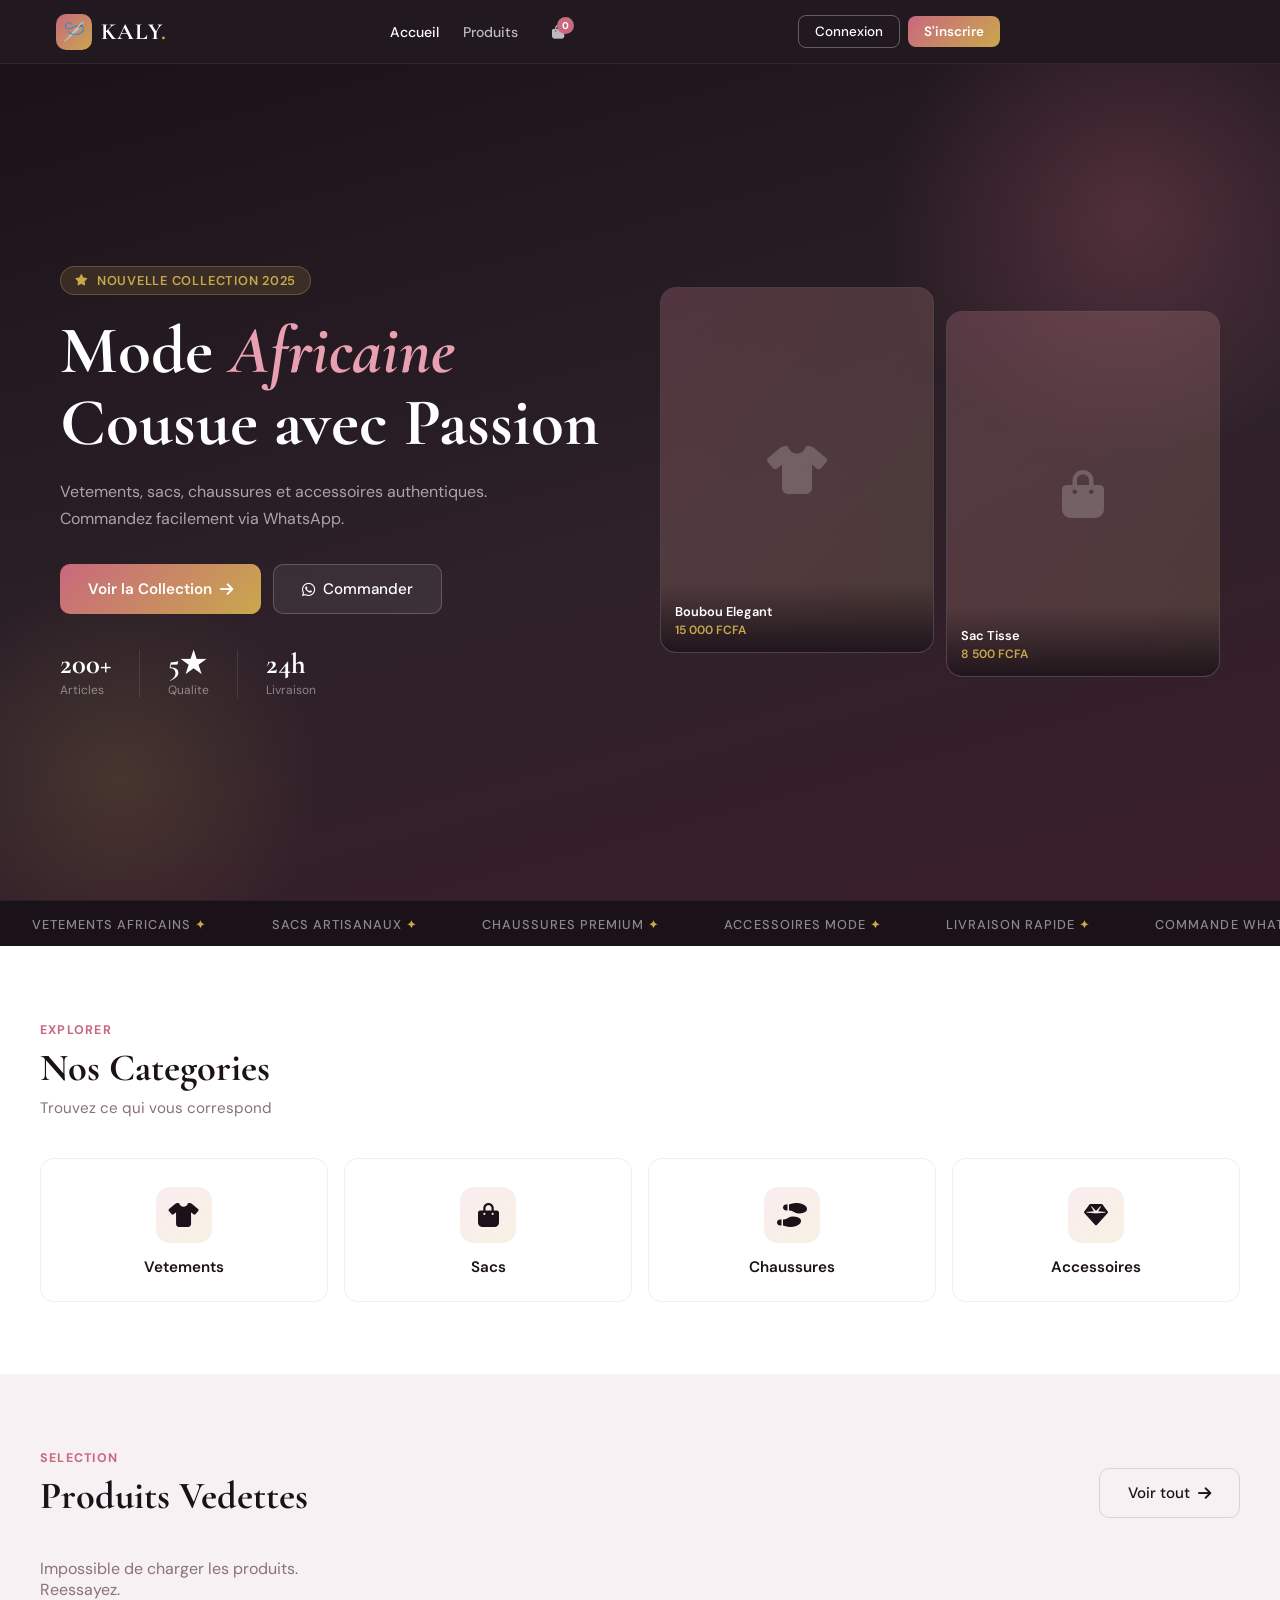
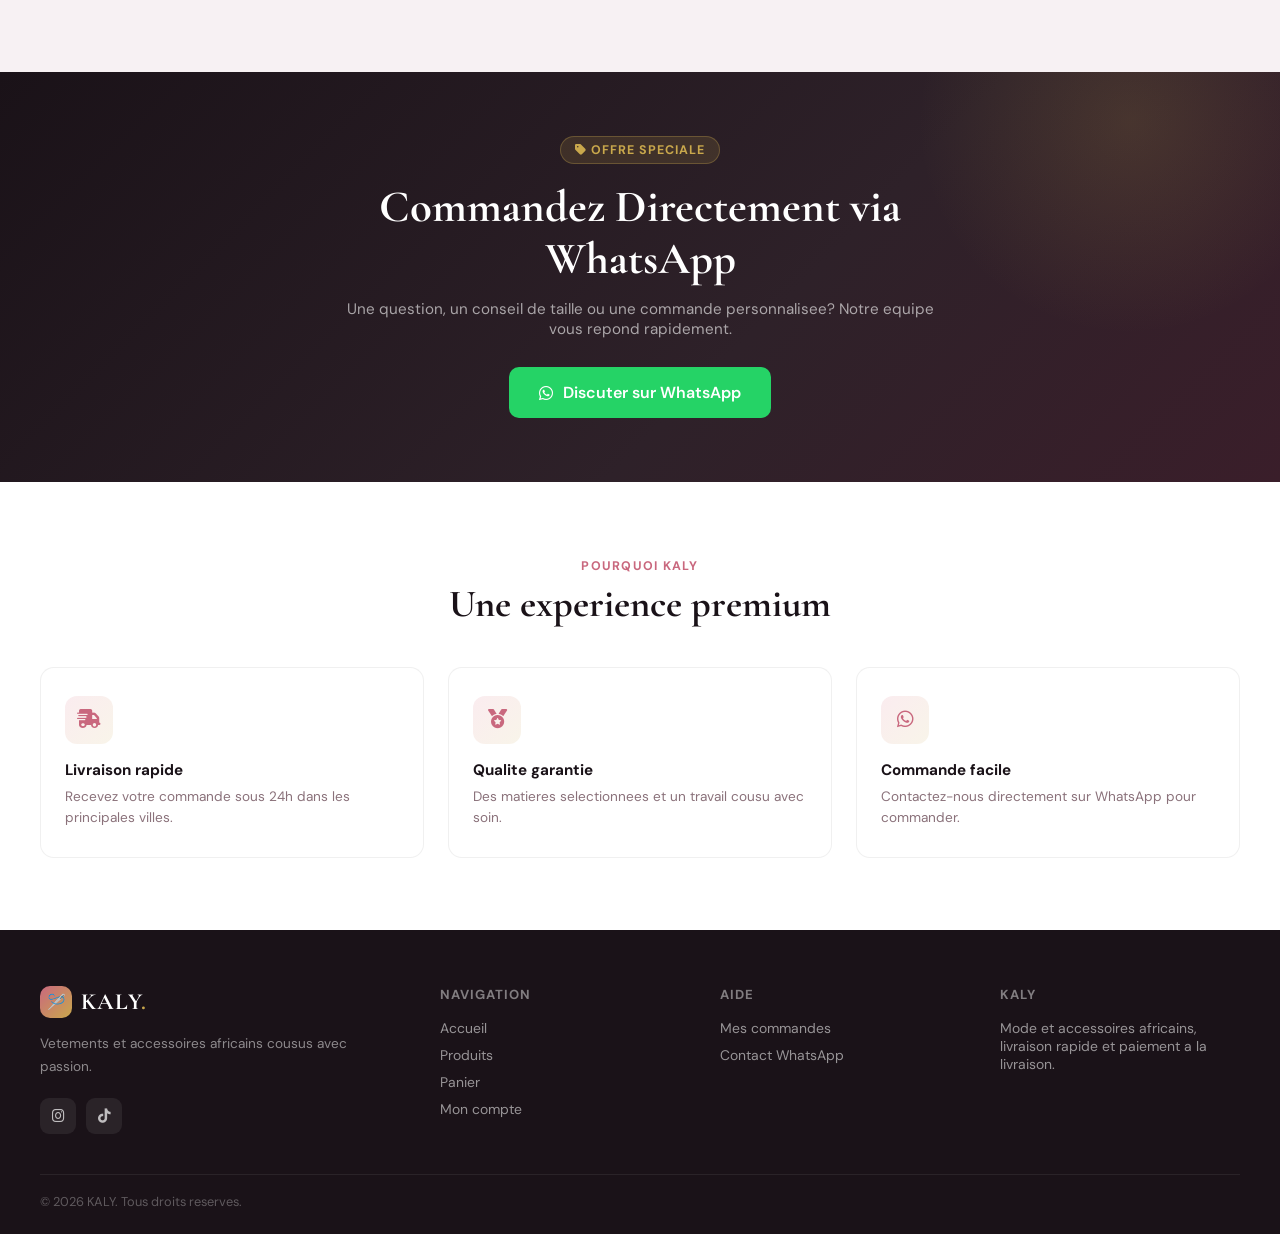
==== commit a8c80f06: "Rename index-1.html to index.html" ====
--- a/index.html
+++ b/index.html
@@ -229,4 +229,156 @@
 
 <section class="sec seca">
   <div class="con">
-    <div style="margin-bottom:40px"><span class="sey">Explorer</span><h2 class="stit">Nos Categories</h2><p cl
+    <div style="margin-bottom:40px"><span class="sey">Explorer</span><h2 class="stit">Nos Categories</h2><p class="ssub">Trouvez ce qui vous correspond</p></div>
+    <div class="cgrid">
+      <a href="products.html?category=vetements" class="ccard"><div class="cico"><i class="fas fa-tshirt"></i></div><div class="cnm">Vetements</div></a>
+      <a href="products.html?category=sacs" class="ccard"><div class="cico"><i class="fas fa-bag-shopping"></i></div><div class="cnm">Sacs</div></a>
+      <a href="products.html?category=chaussures" class="ccard"><div class="cico"><i class="fas fa-shoe-prints"></i></div><div class="cnm">Chaussures</div></a>
+      <a href="products.html?category=accessoires" class="ccard"><div class="cico"><i class="fas fa-gem"></i></div><div class="cnm">Accessoires</div></a>
+    </div>
+  </div>
+</section>
+
+<section class="sec">
+  <div class="con">
+    <div style="margin-bottom:40px;display:flex;justify-content:space-between;align-items:flex-end;gap:16px;flex-wrap:wrap">
+      <div><span class="sey">Selection</span><h2 class="stit">Produits Vedettes</h2></div>
+      <a href="products.html" class="bgh" style="background:transparent;border-color:rgba(0,0,0,.12);color:var(--dark)">Voir tout <i class="fas fa-arrow-right"></i></a>
+    </div>
+    <div class="pgrid" id="featured-grid">
+      <div class="skc"><div class="sk ski"></div><div class="sk skl"></div><div class="sk skls"></div></div>
+      <div class="skc"><div class="sk ski"></div><div class="sk skl"></div><div class="sk skls"></div></div>
+      <div class="skc"><div class="sk ski"></div><div class="sk skl"></div><div class="sk skls"></div></div>
+      <div class="skc"><div class="sk ski"></div><div class="sk skl"></div><div class="sk skls"></div></div>
+    </div>
+  </div>
+</section>
+
+<section class="proms">
+  <div class="prb"></div>
+  <div class="pri">
+    <span class="prtg"><i class="fas fa-tag"></i> Offre Speciale</span>
+    <h2 class="prtl">Commandez Directement via WhatsApp</h2>
+    <p class="prsu">Une question, un conseil de taille ou une commande personnalisee? Notre equipe vous repond rapidement.</p>
+    <a href="https://wa.me/22379747424" target="_blank" class="bwa"><i class="fab fa-whatsapp"></i> Discuter sur WhatsApp</a>
+  </div>
+</section>
+
+<section class="sec seca">
+  <div class="con">
+    <div style="margin-bottom:40px;text-align:center"><span class="sey">Pourquoi KALY</span><h2 class="stit">Une experience premium</h2></div>
+    <div class="fgrid">
+      <div class="fcard"><div class="fico"><i class="fas fa-truck-fast"></i></div><div class="ftit">Livraison rapide</div><div class="fdes">Recevez votre commande sous 24h dans les principales villes.</div></div>
+      <div class="fcard"><div class="fico"><i class="fas fa-medal"></i></div><div class="ftit">Qualite garantie</div><div class="fdes">Des matieres selectionnees et un travail cousu avec soin.</div></div>
+      <div class="fcard"><div class="fico"><i class="fab fa-whatsapp"></i></div><div class="ftit">Commande facile</div><div class="fdes">Contactez-nous directement sur WhatsApp pour commander.</div></div>
+    </div>
+  </div>
+</section>
+
+<footer class="ftr">
+  <div class="fgr">
+    <div>
+      <div style="display:flex;align-items:center;gap:9px;margin-bottom:14px"><div class="lic" style="width:32px;height:32px;font-size:15px">&#x1FAA1;</div><span class="ltx">KALY<span>.</span></span></div>
+      <p class="fbp">Vetements et accessoires africains cousus avec passion.</p>
+      <div class="sor">
+        <a href="https://www.instagram.com/ly.s_clothing_empire_" target="_blank" class="sob"><i class="fab fa-instagram"></i></a>
+        <a href="https://www.tiktok.com/@kaly.125" target="_blank" class="sob"><i class="fab fa-tiktok"></i></a>
+      </div>
+    </div>
+    <div class="fcol">
+      <h4>Navigation</h4>
+      <a href="index.html">Accueil</a>
+      <a href="products.html">Produits</a>
+      <a href="cart.html">Panier</a>
+      <a href="account.html">Mon compte</a>
+    </div>
+    <div class="fcol">
+      <h4>Aide</h4>
+      <a href="orders.html">Mes commandes</a>
+      <a href="https://wa.me/22379747424" target="_blank">Contact WhatsApp</a>
+    </div>
+    <div class="fcol">
+      <h4>KALY</h4>
+      <p>Mode et accessoires africains, livraison rapide et paiement a la livraison.</p>
+    </div>
+  </div>
+  <div class="fbt">
+    <p>&copy; 2026 KALY. Tous droits reserves.</p>
+  </div>
+</footer>
+
+<script>
+var API = 'https://kaly-backend.onrender.com/api';
+
+function getUser(){try{return JSON.parse(localStorage.getItem('kaly_user'));}catch(e){return null;}}
+function getInitials(s){if(!s)return '?';return s.trim().split(' ').map(function(w){return w[0]||'';}).slice(0,2).join('').toUpperCase();}
+function logout(){localStorage.removeItem('kaly_user');localStorage.removeItem('kaly_token');showToast('Deconnecte','success');setTimeout(renderAuth,120);}
+function closeMob(){document.getElementById('mnav').classList.remove('open');document.body.style.overflow='';}
+
+function renderAuth(){
+  var user=getUser();var area=document.getElementById('aar');var drawer=document.getElementById('mdr');
+  if(!area)return;
+  if(user){
+    var init=getInitials(user.name||user.username||user.email||'');
+    var name=user.name||user.username||'Mon compte';
+    var email=user.email||'';
+    area.innerHTML='<div class="umenu" id="umenu"><div class="utrig" id="utrig"><div class="uav">'+init+'</div><span class="unm">'+name+'</span><i class="fas fa-chevron-down" style="color:rgba(255,255,255,.4);font-size:.65rem"></i></div><div class="udrop" id="udrop"><div class="ddh"><div class="ddg">Connecte en tant que</div><div class="ddn">'+name+'</div></div><a href="account.html" class="ddi2"><i class="fas fa-user"></i> Mon profil</a><a href="orders.html" class="ddi2"><i class="fas fa-box"></i> Mes commandes</a><div class="ddv"></div><button class="ddi2 lo" onclick="logout()"><i class="fas fa-sign-out-alt"></i> Deconnexion</button></div></div>';
+    var trig=document.getElementById('utrig');var drop=document.getElementById('udrop');
+    if(trig&&drop){trig.addEventListener('click',function(e){e.stopPropagation();drop.classList.toggle('open');});document.addEventListener('click',function(){drop.classList.remove('open');});}
+    if(drawer){drawer.innerHTML='<div class="muc"><div class="muav">'+init+'</div><div><div class="mun">'+name+'</div><div class="mue">'+email+'</div></div></div><a href="index.html" onclick="closeMob()"><i class="fas fa-home"></i> Accueil</a><a href="products.html" onclick="closeMob()"><i class="fas fa-th-large"></i> Produits</a><a href="cart.html" onclick="closeMob()"><i class="fas fa-shopping-bag"></i> Panier</a><a href="account.html" onclick="closeMob()"><i class="fas fa-user"></i> Mon profil</a><a href="orders.html" onclick="closeMob()"><i class="fas fa-box"></i> Mes commandes</a><div class="mdv"></div><button onclick="logout();closeMob()"><i class="fas fa-sign-out-alt" style="color:#f87171"></i><span style="color:#f87171">Deconnexion</span></button>';}
+  } else {
+    area.innerHTML='<a href="login.html" class="bln">Connexion</a><a href="register.html" class="bsg">S\'inscrire</a>';
+    if(drawer){drawer.innerHTML='<div class="mab"><a href="login.html" class="mlo"><i class="fas fa-sign-in-alt"></i> Connexion</a><a href="register.html" class="mrg"><i class="fas fa-user-plus"></i> S\'inscrire</a></div><div class="mdv"></div><a href="index.html" onclick="closeMob()"><i class="fas fa-home"></i> Accueil</a><a href="products.html" onclick="closeMob()"><i class="fas fa-th-large"></i> Produits</a><a href="cart.html" onclick="closeMob()"><i class="fas fa-shopping-bag"></i> Panier</a>';}
+  }
+}
+
+function getCart(){try{return JSON.parse(localStorage.getItem('kaly_cart'))||[];}catch(e){return[];}}
+function updateCartCount(){var n=getCart().reduce(function(s,i){return s+i.quantity;},0);document.querySelectorAll('.cc').forEach(function(el){el.textContent=n;});}
+
+function addToCart(id,btn){
+  if(btn)btn.disabled=true;
+  fetch(API+'/products/'+id).then(function(r){return r.json();}).then(function(p){
+    var cart=getCart();var found=false;
+    for(var i=0;i<cart.length;i++){if(cart[i]._id===id){cart[i].quantity++;found=true;break;}}
+    if(!found)cart.push({_id:p._id,name:p.name,price:p.price,image:(p.images&&p.images[0])?p.images[0]:'',quantity:1});
+    localStorage.setItem('kaly_cart',JSON.stringify(cart));updateCartCount();showToast('Ajoute au panier!','success');
+  }).catch(function(){showToast('Erreur','error');}).finally(function(){if(btn)btn.disabled=false;});
+}
+
+function showToast(msg,type){
+  var t=document.createElement('div');t.className='toast '+(type==='error'?'err':'ok');
+  t.innerHTML='<i class="fas fa-'+(type==='error'?'exclamation-circle':'check-circle')+'"></i> '+msg;
+  document.body.appendChild(t);
+  setTimeout(function(){t.style.cssText='opacity:0;transform:translateY(14px);transition:all .3s';setTimeout(function(){if(t.parentNode)t.remove();},300);},2800);
+}
+
+function loadFeatured(){
+  fetch(API+'/products?featured=true').then(function(r){return r.json();}).then(function(data){
+    var products=Array.isArray(data)?data:[];
+    var grid=document.getElementById('featured-grid');
+    if(!products.length){grid.innerHTML='<p style="color:var(--muted)">Aucun produit vedette pour le moment.</p>';return;}
+    var html='';
+    products.slice(0,8).forEach(function(p){
+      var img=(p.images&&p.images[0])?p.images[0]:'https://via.placeholder.com/400x400?text=KALY';
+      var inStock=p.stock>0;
+      html+='<div class="pcard" onclick="location.href=\'product-detail.html?id='+p._id+'\'">' +
+        '<div class="pim"><img src="'+img+'" alt="'+p.name+'" loading="lazy">'+(p.featured?'<span class="pbdg">Vedette</span>':'')+'</div>' +
+        '<div class="pbd"><div class="pct">'+(p.category||'')+'</div><div class="pnm">'+p.name+'</div>' +
+        '<div class="pft"><div class="ppr">'+p.price.toLocaleString()+' FCFA</div><div class="psd'+(inStock?'':' out')+'"></div></div>' +
+        '<button class="padd"'+(inStock?'':' disabled')+' onclick="event.stopPropagation();addToCart(\''+p._id+'\',this)"><i class="fas fa-cart-plus"></i> '+(inStock?'Ajouter':'Rupture de stock')+'</button>' +
+        '</div></div>';
+    });
+    grid.innerHTML=html;
+  }).catch(function(){
+    document.getElementById('featured-grid').innerHTML='<p style="color:var(--muted)">Impossible de charger les produits. Reessayez.</p>';
+  });
+}
+
+document.getElementById('hambtn').addEventListener('click',function(){document.getElementById('mnav').classList.add('open');document.body.style.overflow='hidden';});
+document.getElementById('mbk').addEventListener('click',closeMob);
+window.addEventListener('storage',function(e){if(e.key==='kaly_user'||e.key==='kaly_token')renderAuth();});
+
+renderAuth();updateCartCount();loadFeatured();
+</script>
+</body>
+</html>
